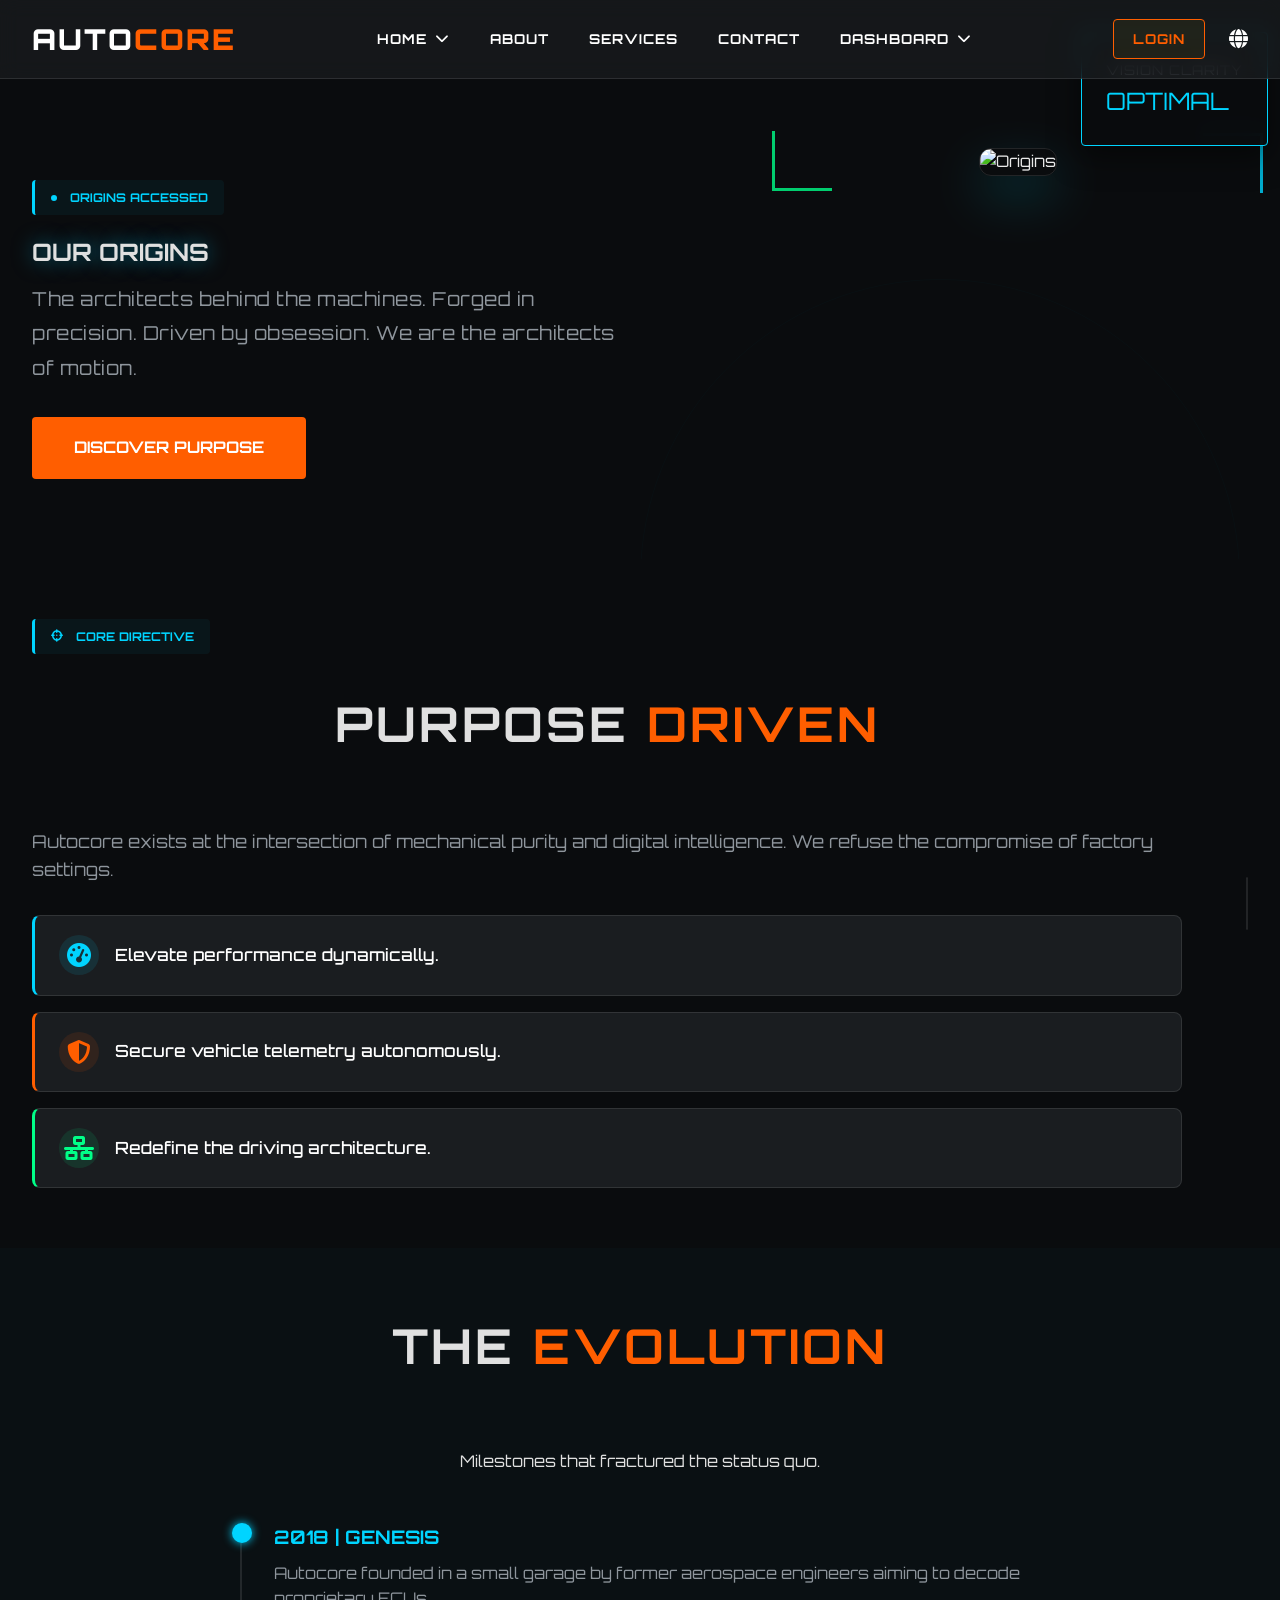
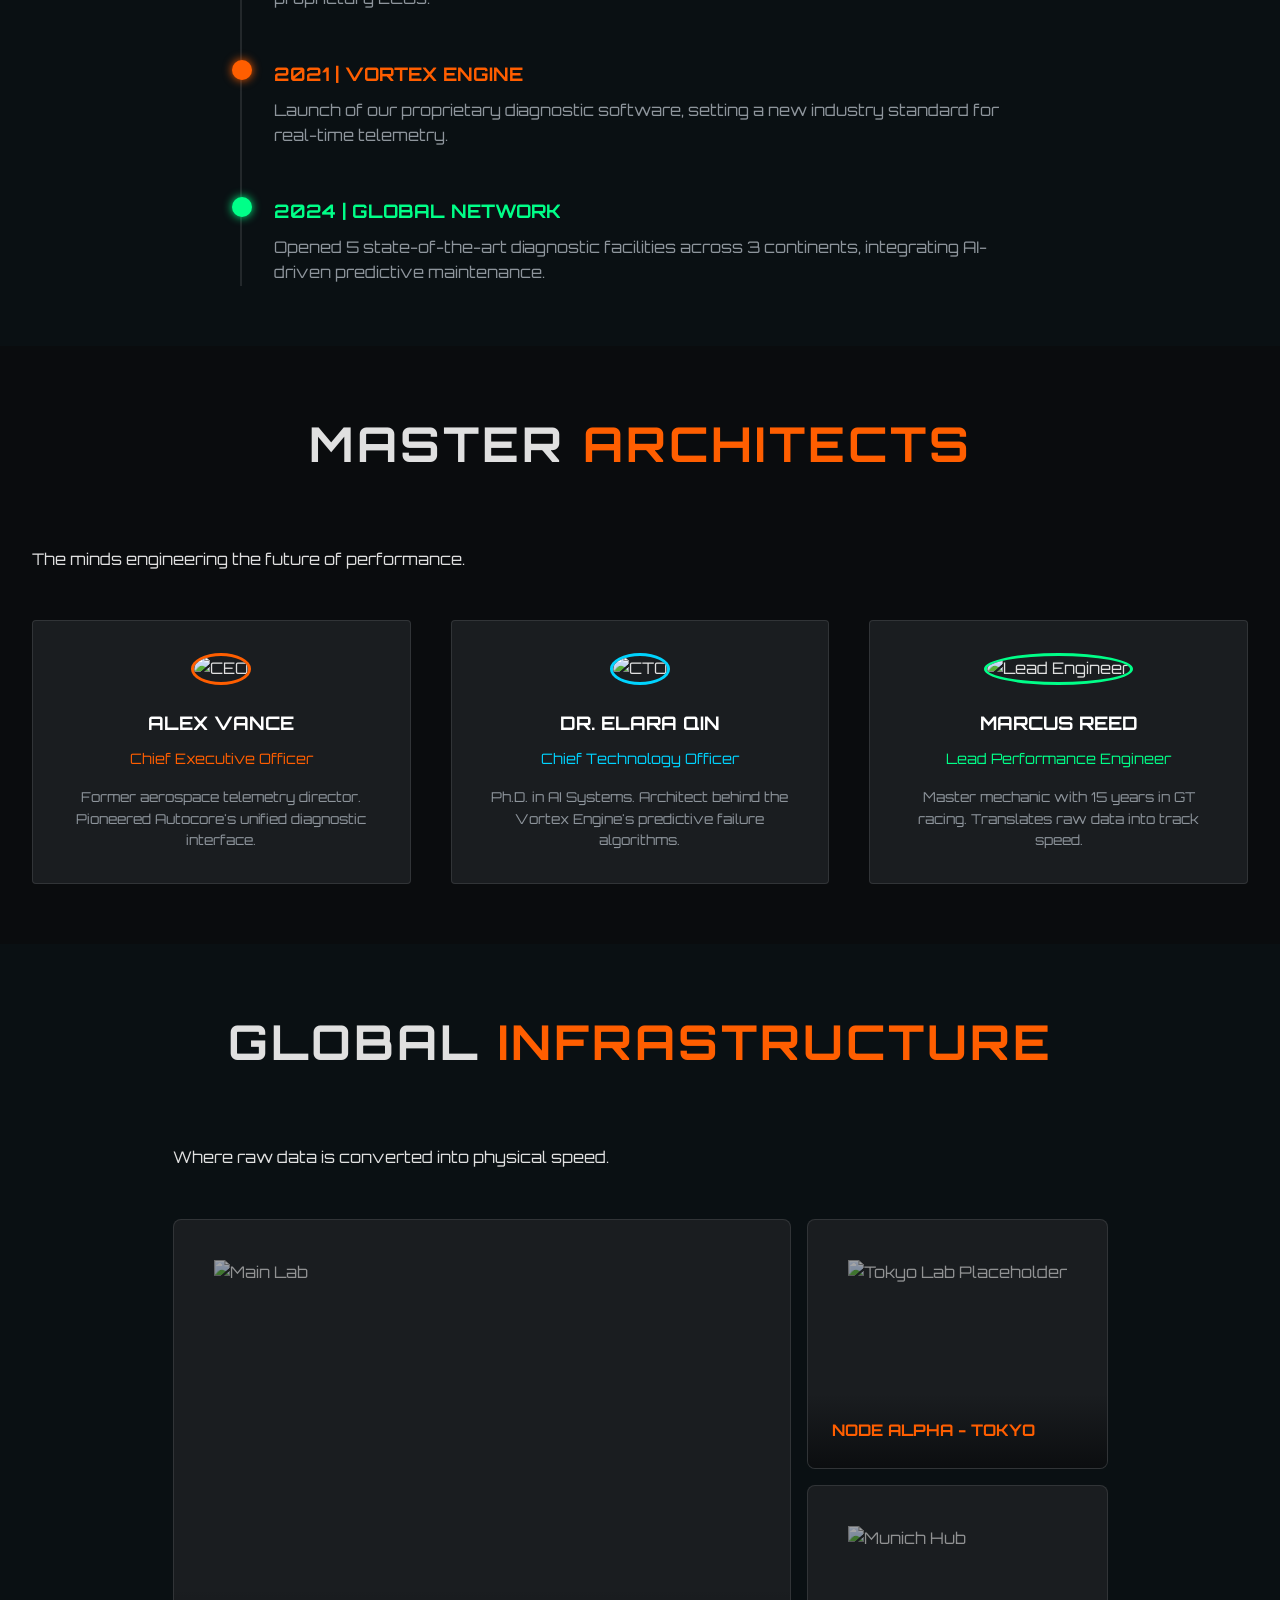
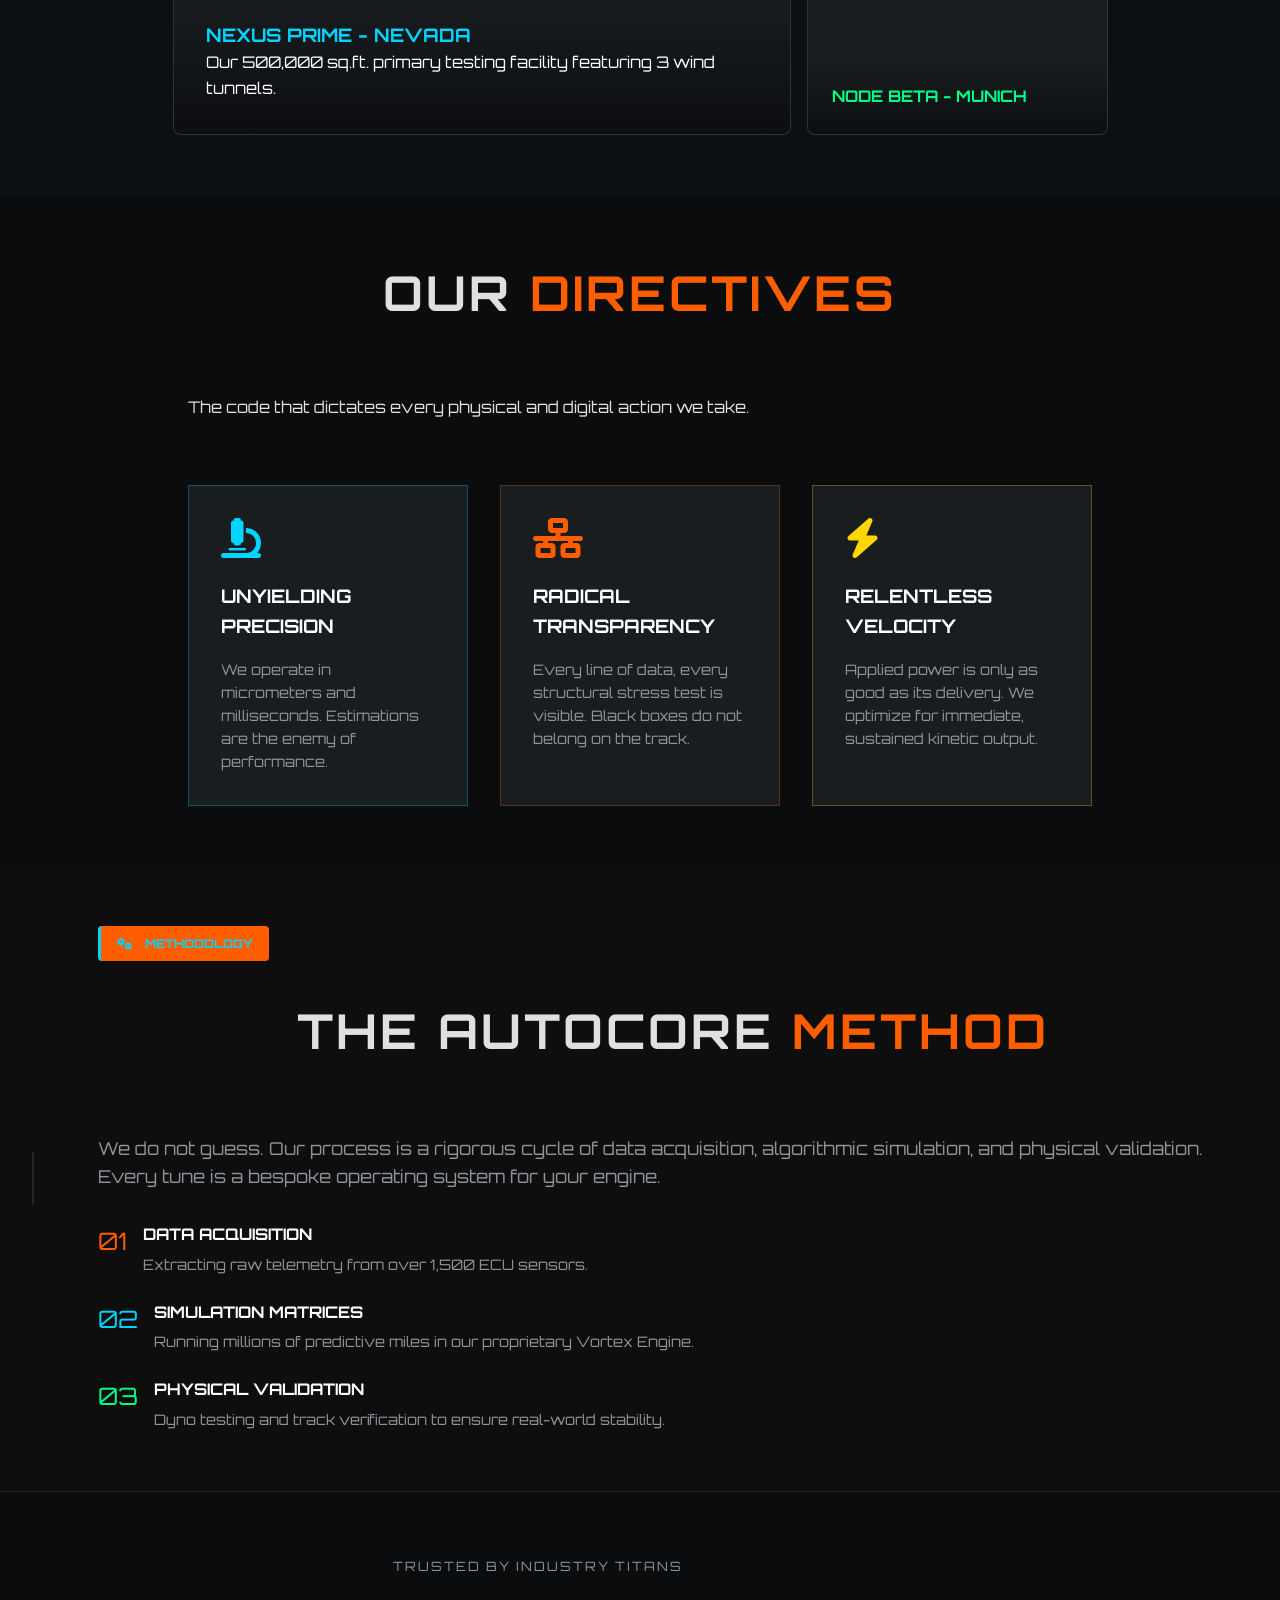
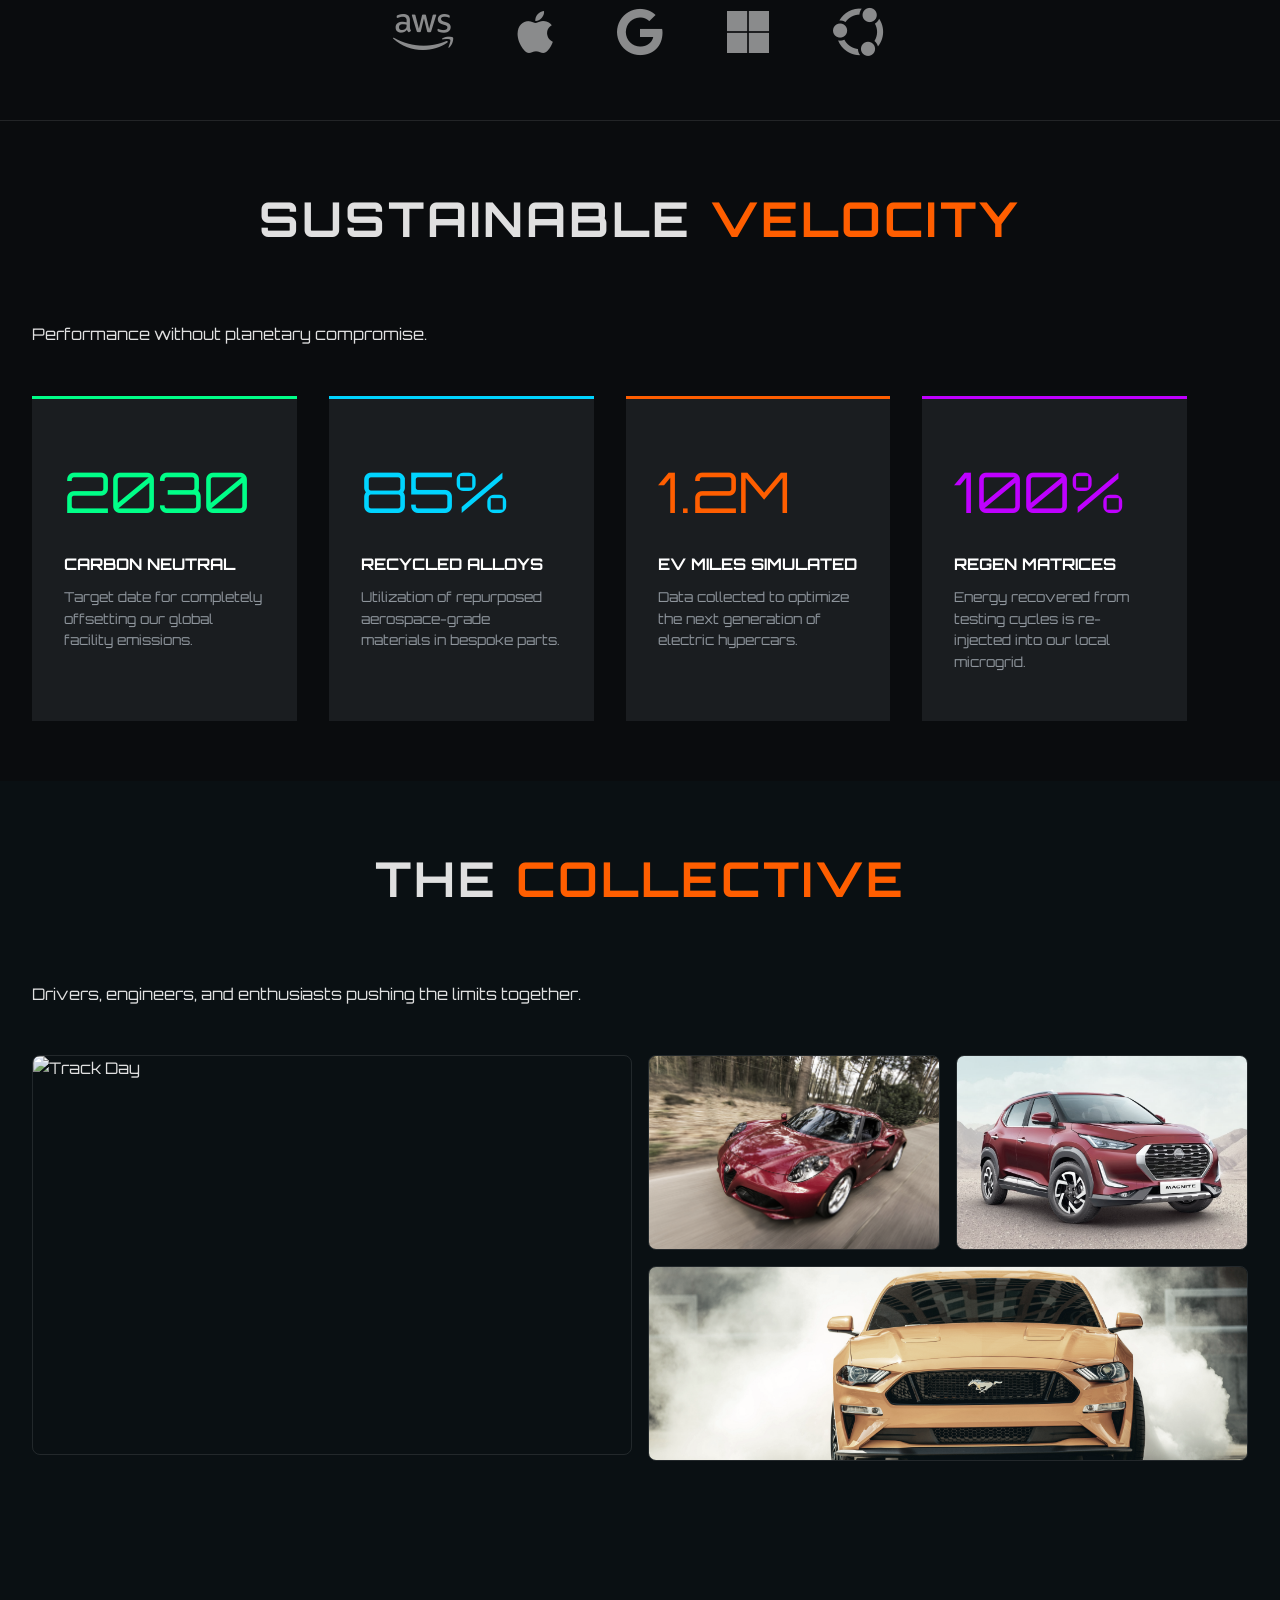
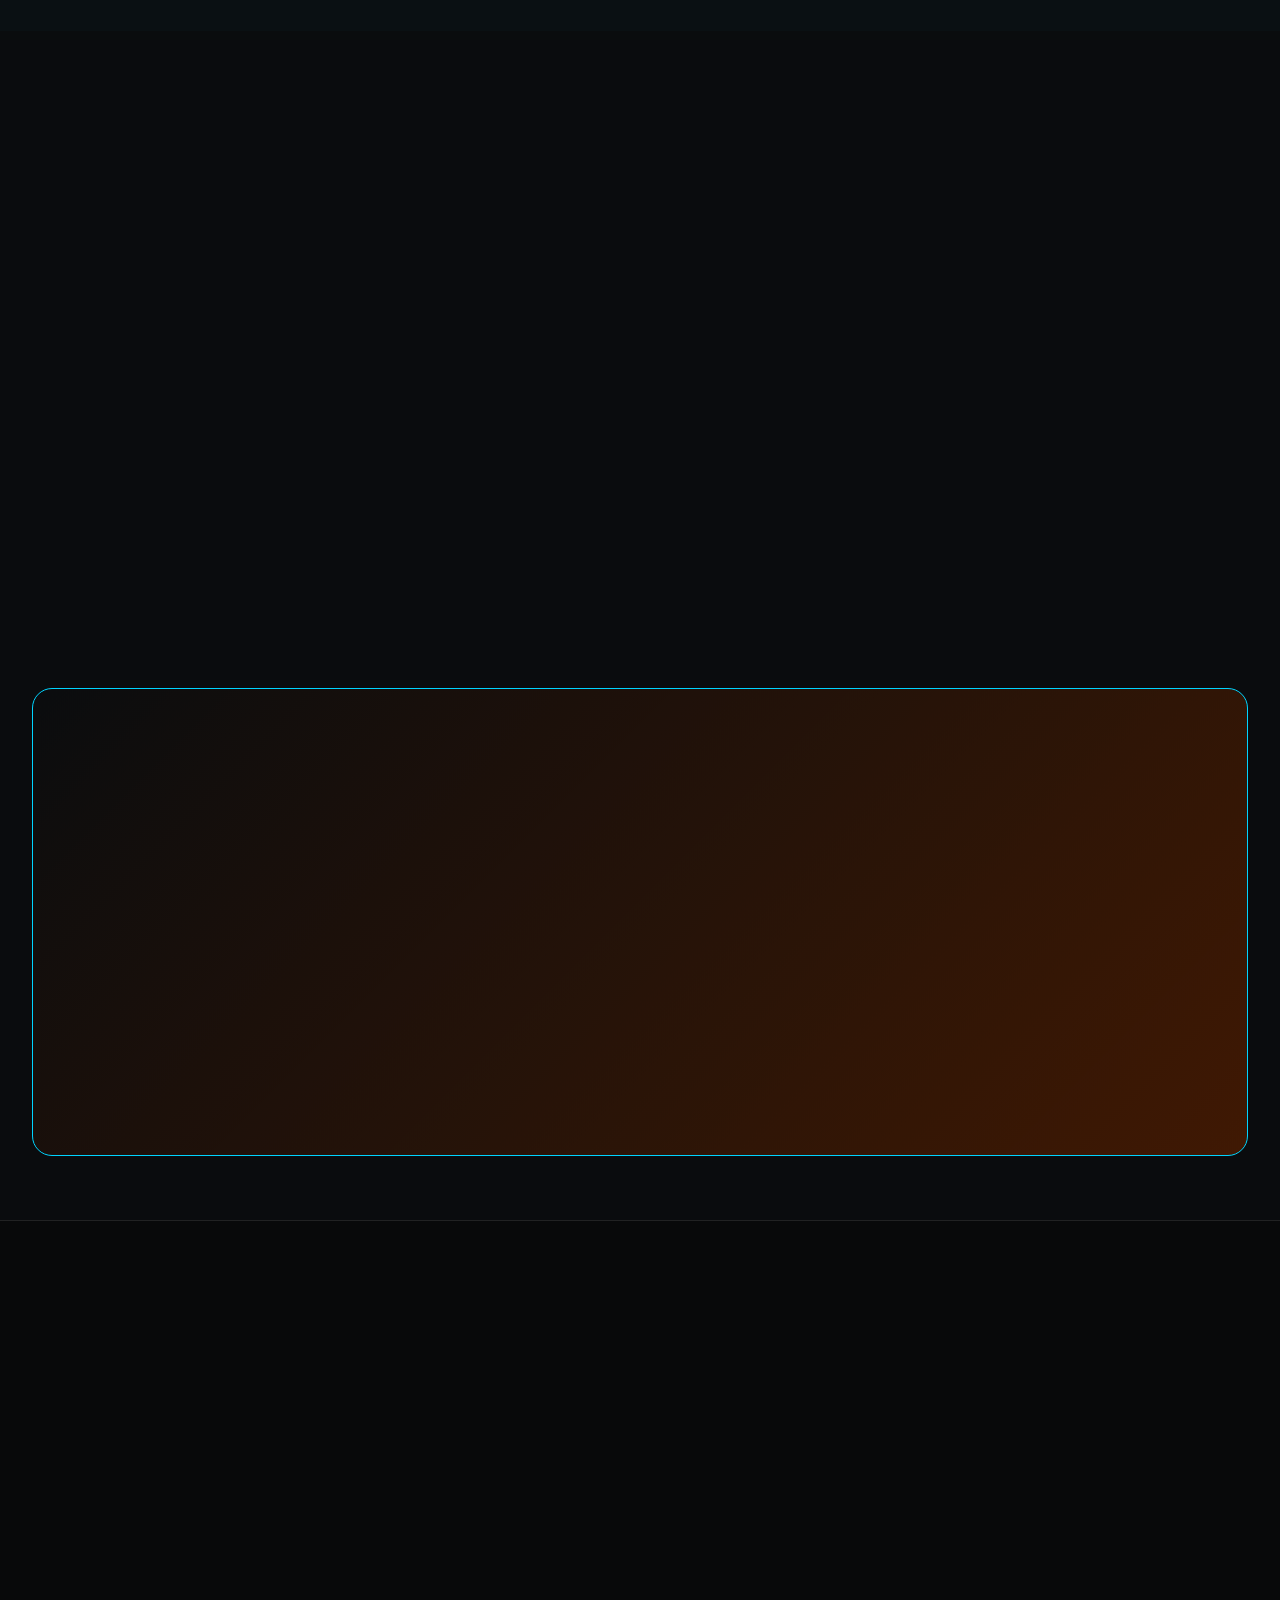
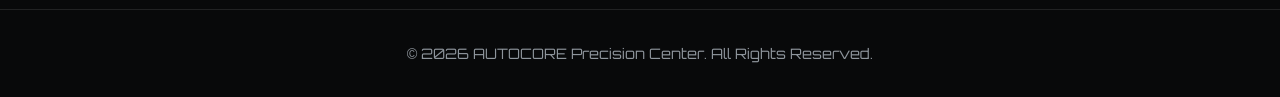
==== about.html @ d0360cb9 "Initial commit" ====
<!DOCTYPE html>
<html lang="en" dir="ltr">

<head>
    <meta charset="UTF-8">
    <meta name="viewport" content="width=device-width, initial-scale=1.0">
    <title>AUTOCORE | About Our Mission</title>
    <link rel="preconnect" href="https://fonts.googleapis.com">
    <link rel="preconnect" href="https://fonts.gstatic.com" crossorigin>
    <link
        href="https://fonts.googleapis.com/css2?family=Inter:wght@300;400;600;700&family=Orbitron:wght@400;700;900&display=swap"
        rel="stylesheet">
    <link rel="stylesheet" href="https://cdnjs.cloudflare.com/ajax/libs/font-awesome/6.4.0/css/all.min.css">
    <link rel="stylesheet" href="style.css">
    <link rel="icon" type="image/png" href="favicon.png">
</head>

<body class="home-2">
    <header id="main-header">
        <nav class="container">
            <div class="logo">
                <a href="index.html">AUTO<span>CORE</span></a>
            </div>

            <ul class="nav-links">
                <li class="dropdown">
                    <a href="#" class="dropbtn">Home <i class="fas fa-chevron-down"></i></a>
                    <div class="dropdown-content">
                        <a href="index.html">Home 1</a>
                        <a href="index2.html">Home 2</a>
                    </div>
                </li>
                <li><a href="about.html" class="active">About</a></li>
                <li><a href="services.html">Services</a></li>
                <li><a href="contact.html">Contact</a></li>
                <li class="dropdown">
                    <a href="#" class="dropbtn">Dashboard <i class="fas fa-chevron-down"></i></a>
                    <div class="dropdown-content">
                        <a href="dashboard.html">User Dashboard</a>
                        <a href="admin_dashboard.html">Admin Dashboard</a>
                    </div>
                </li>
                <li class="mobile-only"><a href="login.html" class="nav-login">Login</a></li>
            </ul>

            <div class="header-actions">
                <a href="login.html" class="login-btn desktop-only">Login</a>
                <button id="rtl-toggle" title="Toggle LTR/RTL">
                    <i class="fas fa-globe"></i>
                </button>
                <div class="hamburger">
                    <span></span>
                    <span></span>
                    <span></span>
                </div>
            </div>
        </nav>
    </header>

    <main>
        <!-- Section 1: Vortex Hero (About Edition) -->
        <section id="vortex-hero" class="v-section"
            style="background: linear-gradient(135deg, rgba(10, 12, 14, 0.95) 0%, rgba(10, 12, 14, 0.8) 100%), url('https://images.unsplash.com/photo-1583121274602-3e2820c69888?auto=format&fit=crop&q=80&w=2000') center/cover no-repeat; padding-top: 180px; padding-bottom: 80px; min-height: auto;">
            <div class="hud-overlay" style="opacity: 0.4;">
                <div class="hud-circle reveal"></div>
                <div class="hud-scanner"></div>
            </div>
            <div class="container hero-layout" style="align-items: flex-start; margin-top: 0;">
                <div class="hero-content reveal" style="padding-top: 0;">
                    <div class="status-badge" style="margin-bottom: 1.5rem;"><span class="pulse"></span> ORIGINS
                        ACCESSED</div>
                    <h1 style="text-shadow: 0 0 20px rgba(0, 212, 255, 0.5); line-height: 1.1; margin-bottom: 1rem;">OUR
                        <span>ORIGINS</span>
                    </h1>
                    <p style="font-size: 1.2rem; margin-bottom: 2rem;">The architects behind the machines. Forged in
                        precision. Driven by obsession. We are the architects of motion.</p>
                    <div class="cta-group" style="display: flex; gap: 1rem;">
                        <a href="#mission-vision" class="btn btn-primary">DISCOVER PURPOSE</a>
                    </div>
                </div>
                <div class="hero-visual reveal delay-2"
                    style="position: relative; display: flex; justify-content: center; align-items: flex-start; margin-top: -2rem;">
                    <img src="https://images.unsplash.com/photo-1511919884226-fd3cad34687c?auto=format&fit=crop&q=80&w=800"
                        alt="Origins"
                        style="border-radius: 12px; border: 1px solid var(--glass-border); max-width: 100%; box-shadow: 0 20px 50px rgba(0, 212, 255, 0.2); filter: contrast(1.1) saturate(1.2);">

                    <!-- Decorative Corners -->
                    <div
                        style="position: absolute; top: -15px; right: -15px; width: 60px; height: 60px; border-top: 3px solid var(--accent); border-right: 3px solid var(--accent); opacity: 0.8;">
                    </div>
                    <div
                        style="position: absolute; bottom: -15px; left: -15px; width: 60px; height: 60px; border-bottom: 3px solid #00ff88; border-left: 3px solid #00ff88; opacity: 0.8;">
                    </div>

                    <!-- Floating Data Card -->
                    <div class="hud-data-card bottom-right"
                        style="position: absolute; bottom: 30px; right: -20px; background: rgba(10, 12, 14, 0.95); border: 1px solid var(--accent); box-shadow: 0 10px 30px rgba(0,0,0,0.5);">
                        <small
                            style="color: var(--text-muted); font-family: var(--font-heading); letter-spacing: 1px;">VISION
                            CLARITY</small>
                        <div class="value" style="color: var(--accent); font-size: 1.5rem;">OPTIMAL</div>
                    </div>
                </div>
            </div>
        </section>

        <!-- Section 2: Mission Statement (Split Layout) -->
        <section id="mission-vision" class="v-section">
            <div class="container">
                <div class="split-layout" style="align-items: center;">
                    <div class="mission-content reveal">
                        <div class="status-badge"><i class="fas fa-crosshairs"></i> CORE DIRECTIVE</div>
                        <h2 class="section-title">PURPOSE <span>DRIVEN</span></h2>
                        <p style="font-size: 1.1rem; color: var(--text-muted); margin-bottom: 2rem;">Autocore exists at
                            the intersection of mechanical purity and digital intelligence. We refuse the compromise of
                            factory settings.</p>
                        <div class="mission-cards" style="display: flex; flex-direction: column; gap: 1rem;">
                            <!-- Card 1 -->
                            <div
                                style="background: var(--bg-card); border: 1px solid var(--glass-border); border-left: 3px solid var(--accent); padding: 1.2rem 1.5rem; border-radius: 8px; display: flex; align-items: center; gap: 1rem; transition: var(--transition);">
                                <div
                                    style="color: var(--accent); font-size: 1.5rem; display: flex; align-items: center; justify-content: center; width: 40px; height: 40px; background: rgba(0, 212, 255, 0.1); border-radius: 50%;">
                                    <i class="fas fa-tachometer-alt"></i>
                                </div>
                                <h4
                                    style="color: #fff; font-family: var(--font-heading); font-size: 1.05rem; margin: 0; font-weight: 500;">
                                    Elevate performance dynamically.</h4>
                            </div>

                            <!-- Card 2 -->
                            <div
                                style="background: var(--bg-card); border: 1px solid var(--glass-border); border-left: 3px solid var(--primary); padding: 1.2rem 1.5rem; border-radius: 8px; display: flex; align-items: center; gap: 1rem; transition: var(--transition);">
                                <div
                                    style="color: var(--primary); font-size: 1.5rem; display: flex; align-items: center; justify-content: center; width: 40px; height: 40px; background: rgba(255, 94, 0, 0.1); border-radius: 50%;">
                                    <i class="fas fa-shield-alt"></i>
                                </div>
                                <h4
                                    style="color: #fff; font-family: var(--font-heading); font-size: 1.05rem; margin: 0; font-weight: 500;">
                                    Secure vehicle telemetry autonomously.</h4>
                            </div>

                            <!-- Card 3 -->
                            <div
                                style="background: var(--bg-card); border: 1px solid var(--glass-border); border-left: 3px solid #00ff88; padding: 1.2rem 1.5rem; border-radius: 8px; display: flex; align-items: center; gap: 1rem; transition: var(--transition);">
                                <div
                                    style="color: #00ff88; font-size: 1.5rem; display: flex; align-items: center; justify-content: center; width: 40px; height: 40px; background: rgba(0, 255, 136, 0.1); border-radius: 50%;">
                                    <i class="fas fa-network-wired"></i>
                                </div>
                                <h4
                                    style="color: #fff; font-family: var(--font-heading); font-size: 1.05rem; margin: 0; font-weight: 500;">
                                    Redefine the driving architecture.</h4>
                            </div>
                        </div>
                    </div>
                    <div class="testimonial-media reveal delay-1 desktop-only"
                        style="flex: 1; border-radius: 8px; overflow: hidden; box-shadow: 0 20px 40px rgba(0, 212, 255, 0.1);">
                        <img src="https://images.unsplash.com/photo-1503375895420-53a5c2ac7f98?auto=format&fit=crop&q=80&w=1200"
                            alt="Precision Engineering" style="object-fit: cover;">
                    </div>
                </div>
            </div>
        </section>

        <!-- Section 3: Evolution Timeline -->
        <section id="evolution-timeline" class="v-section"
            style="background: rgba(0, 212, 255, 0.02); text-align: center;">
            <div class="container">
                <div class="section-header reveal">
                    <h2 class="section-title">THE <span>EVOLUTION</span></h2>
                    <p>Milestones that fractured the status quo.</p>
                </div>

                <div class="timeline-container"
                    style="display: flex; flex-direction: column; gap: 3rem; position: relative; max-width: 800px; margin: 3rem auto 0; padding-left: 2rem; border-left: 2px solid var(--glass-border);">
                    <div class="timeline-node reveal" style="position: relative; text-align: left;">
                        <span class="timeline-dot"
                            style="position: absolute; left: -2.6rem; top: 0; width: 20px; height: 20px; background: var(--accent); border-radius: 50%; box-shadow: 0 0 10px var(--accent);"></span>
                        <h3 style="color: var(--accent); font-family: var(--font-heading); margin-bottom: 0.5rem;">2018
                            | GENESIS</h3>
                        <p style="color: var(--text-muted);">Autocore founded in a small garage by former aerospace
                            engineers aiming to decode proprietary ECUs.</p>
                    </div>

                    <div class="timeline-node reveal delay-1" style="position: relative; text-align: left;">
                        <span class="timeline-dot"
                            style="position: absolute; left: -2.6rem; top: 0; width: 20px; height: 20px; background: var(--primary); border-radius: 50%; box-shadow: 0 0 10px var(--primary);"></span>
                        <h3 style="color: var(--primary); font-family: var(--font-heading); margin-bottom: 0.5rem;">2021
                            | VORTEX ENGINE</h3>
                        <p style="color: var(--text-muted);">Launch of our proprietary diagnostic software, setting a
                            new industry standard for real-time telemetry.</p>
                    </div>

                    <div class="timeline-node reveal delay-2" style="position: relative; text-align: left;">
                        <span class="timeline-dot"
                            style="position: absolute; left: -2.6rem; top: 0; width: 20px; height: 20px; background: #00ff88; border-radius: 50%; box-shadow: 0 0 10px #00ff88;"></span>
                        <h3 style="color: #00ff88; font-family: var(--font-heading); margin-bottom: 0.5rem;">2024 |
                            GLOBAL NETWORK</h3>
                        <p style="color: var(--text-muted);">Opened 5 state-of-the-art diagnostic facilities across 3
                            continents, integrating AI-driven predictive maintenance.</p>
                    </div>
                </div>
            </div>
        </section>

        <!-- Section 4: Leadership & Master Architects -->
        <section id="leadership" class="v-section">
            <div class="container">
                <div class="section-header text-center reveal">
                    <h2 class="section-title">MASTER <span>ARCHITECTS</span></h2>
                    <p>The minds engineering the future of performance.</p>
                </div>
                <div class="architect-grid"
                    style="display: grid; grid-template-columns: repeat(auto-fit, minmax(300px, 1fr)); gap: 2.5rem; margin-top: 3rem;">

                    <div class="architect-card reveal"
                        style="background: var(--bg-card); border: 1px solid var(--glass-border); padding: 2rem; text-align: center; transition: var(--transition);">
                        <img src="https://images.unsplash.com/photo-1560250097-0b93528c311a?auto=format&fit=crop&q=80&w=400"
                            alt="CEO"
                            style="width: 150px; height: 150px; border-radius: 50%; object-fit: cover; margin-bottom: 1.5rem; border: 3px solid var(--primary);">
                        <h3 style="color: #fff; font-family: var(--font-heading); margin-bottom: 0.5rem;">ALEX VANCE
                        </h3>
                        <p style="color: var(--primary); font-size: 0.9rem; margin-bottom: 1rem;">Chief Executive
                            Officer</p>
                        <p style="color: var(--text-muted); font-size: 0.85rem;">Former aerospace telemetry director.
                            Pioneered Autocore's unified diagnostic interface.</p>
                    </div>

                    <div class="architect-card reveal delay-1"
                        style="background: var(--bg-card); border: 1px solid var(--glass-border); padding: 2rem; text-align: center; transition: var(--transition);">
                        <img src="https://images.unsplash.com/photo-1573496359142-b8d87734a5a2?auto=format&fit=crop&q=80&w=400"
                            alt="CTO"
                            style="width: 150px; height: 150px; border-radius: 50%; object-fit: cover; margin-bottom: 1.5rem; border: 3px solid var(--accent);">
                        <h3 style="color: #fff; font-family: var(--font-heading); margin-bottom: 0.5rem;">DR. ELARA QIN
                        </h3>
                        <p style="color: var(--accent); font-size: 0.9rem; margin-bottom: 1rem;">Chief Technology
                            Officer</p>
                        <p style="color: var(--text-muted); font-size: 0.85rem;">Ph.D. in AI Systems. Architect behind
                            the Vortex Engine's predictive failure algorithms.</p>
                    </div>

                    <div class="architect-card reveal delay-2"
                        style="background: var(--bg-card); border: 1px solid var(--glass-border); padding: 2rem; text-align: center; transition: var(--transition);">
                        <img src="https://images.unsplash.com/photo-1519085360753-af0119f7cbe7?auto=format&fit=crop&q=80&w=400"
                            alt="Lead Engineer"
                            style="width: 150px; height: 150px; border-radius: 50%; object-fit: cover; margin-bottom: 1.5rem; border: 3px solid #00ff88;">
                        <h3 style="color: #fff; font-family: var(--font-heading); margin-bottom: 0.5rem;">MARCUS REED
                        </h3>
                        <p style="color: #00ff88; font-size: 0.9rem; margin-bottom: 1rem;">Lead Performance Engineer</p>
                        <p style="color: var(--text-muted); font-size: 0.85rem;">Master mechanic with 15 years in GT
                            racing. Translates raw data into track speed.</p>
                    </div>

                </div>
            </div>
        </section>

        <!-- Section 5: Global Facilities / Labs (Bento Grid) -->
        <section id="facilities" class="v-section" style="background: rgba(0, 212, 255, 0.02);">
            <div class="container">
                <div class="section-header reveal">
                    <h2 class="section-title">GLOBAL <span>INFRASTRUCTURE</span></h2>
                    <p>Where raw data is converted into physical speed.</p>
                </div>

                <div class="bento-grid about-lab-grid"
                    style="display: grid; grid-template-columns: repeat(3, 1fr); grid-template-rows: repeat(2, 250px); gap: 1rem; margin-top: 3rem;">

                    <div class="bento-item large reveal"
                        style="grid-column: span 2; grid-row: span 2; position: relative; border-radius: 8px; overflow: hidden; border: 1px solid var(--glass-border);">
                        <img src="https://images.unsplash.com/photo-1581092334651-ddf26d9a09d0?auto=format&fit=crop&q=80&w=1200"
                            alt="Main Lab"
                            style="width: 100%; height: 100%; object-fit: cover; opacity: 0.6; transition: var(--transition);">
                        <div
                            style="position: absolute; bottom: 0; left: 0; padding: 2rem; width: 100%; background: linear-gradient(transparent, rgba(10, 12, 14, 0.9));">
                            <h3 style="color: var(--accent); font-family: var(--font-heading);">NEXUS PRIME - NEVADA
                            </h3>
                            <p style="color: #fff;">Our 500,000 sq.ft. primary testing facility featuring 3 wind
                                tunnels.</p>
                        </div>
                    </div>

                    <div class="bento-item reveal delay-1"
                        style="position: relative; border-radius: 8px; overflow: hidden; border: 1px solid var(--glass-border);">
                        <!-- Desktop Placeholder -->
                        <img src="https://images.unsplash.com/photo-1540959733332-eab4deabeeaf?auto=format&fit=crop&q=80&w=800"
                            alt="Tokyo Lab Placeholder" class="desktop-only"
                            style="width: 100%; height: 100%; object-fit: cover; opacity: 0.6;">
                        <!-- Mobile Specific Image -->
                        <img src="tok.jpg" alt="Tokyo Lab Mobile" class="mobile-only"
                            style="width: 100%; height: 100%; object-fit: cover; opacity: 0.6;">
                        <div
                            style="position: absolute; bottom: 0; left: 0; padding: 1.5rem; width: 100%; background: linear-gradient(transparent, rgba(10, 12, 14, 0.9));">
                            <h4 style="color: var(--primary); font-family: var(--font-heading);">NODE ALPHA - TOKYO</h4>
                        </div>
                    </div>

                    <div class="bento-item reveal delay-2"
                        style="position: relative; border-radius: 8px; overflow: hidden; border: 1px solid var(--glass-border);">
                        <img src="https://images.unsplash.com/photo-1542125387-c71274d94f0a?auto=format&fit=crop&q=80&w=800"
                            alt="Munich Hub" style="width: 100%; height: 100%; object-fit: cover; opacity: 0.6;">
                        <div
                            style="position: absolute; bottom: 0; left: 0; padding: 1.5rem; width: 100%; background: linear-gradient(transparent, rgba(10, 12, 14, 0.9));">
                            <h4 style="color: #00ff88; font-family: var(--font-heading);">NODE BETA - MUNICH</h4>
                        </div>
                    </div>

                </div>
            </div>
        </section>

        <!-- Section 6: Core Values (Isometric Cards) -->
        <section id="core-values" class="v-section">
            <div class="container text-center">
                <div class="section-header reveal">
                    <h2 class="section-title">OUR <span>DIRECTIVES</span></h2>
                    <p>The code that dictates every physical and digital action we take.</p>
                </div>

                <div class="isometric-grid" style="margin-top: 4rem;">

                    <div class="iso-card iso-color-1 reveal" style="text-align: left;">
                        <div class="iso-icon"><i class="fas fa-microscope"></i></div>
                        <h3 style="font-family: var(--font-heading); color: #fff; margin-bottom: 1rem;">UNYIELDING
                            PRECISION</h3>
                        <p style="color: var(--text-muted); font-size: 0.9rem;">We operate in micrometers and
                            milliseconds. Estimations are the enemy of performance.</p>
                    </div>

                    <div class="iso-card iso-color-2 reveal delay-1" style="text-align: left;">
                        <div class="iso-icon"><i class="fas fa-network-wired"></i></div>
                        <h3 style="font-family: var(--font-heading); color: #fff; margin-bottom: 1rem;">RADICAL
                            TRANSPARENCY</h3>
                        <p style="color: var(--text-muted); font-size: 0.9rem;">Every line of data, every structural
                            stress test is visible. Black boxes do not belong on the track.</p>
                    </div>

                    <div class="iso-card iso-color-3 reveal delay-2" style="text-align: left;">
                        <div class="iso-icon"><i class="fas fa-bolt"></i></div>
                        <h3 style="font-family: var(--font-heading); color: #fff; margin-bottom: 1rem;">RELENTLESS
                            VELOCITY</h3>
                        <p style="color: var(--text-muted); font-size: 0.9rem;">Applied power is only as good as its
                            delivery. We optimize for immediate, sustained kinetic output.</p>
                    </div>

                </div>
            </div>
        </section>

        <!-- Section 7: Engineering Philosophy (Split Layout) -->
        <section id="engineering-philosophy" class="v-section" style="background: rgba(255, 94, 0, 0.02);">
            <div class="container">
                <div class="split-layout" style="align-items: center; flex-direction: row-reverse;">
                    <div class="philosophy-content reveal">
                        <div class="status-badge" style="background: var(--primary);"><i class="fas fa-cogs"></i>
                            METHODOLOGY</div>
                        <h2 class="section-title">THE AUTOCORE <span>METHOD</span></h2>
                        <p style="font-size: 1.1rem; color: var(--text-muted); margin-bottom: 2rem;">We do not guess.
                            Our process is a rigorous cycle of data acquisition, algorithmic simulation, and physical
                            validation. Every tune is a bespoke operating system for your engine.</p>

                        <div class="process-steps" style="display: flex; flex-direction: column; gap: 1.5rem;">
                            <div class="step" style="display: flex; gap: 1rem; align-items: flex-start;">
                                <div
                                    style="color: var(--primary); font-size: 1.5rem; font-family: var(--font-heading);">
                                    01</div>
                                <div>
                                    <h4 style="color: #fff; font-family: var(--font-heading); margin-bottom: 0.3rem;">
                                        DATA ACQUISITION</h4>
                                    <p style="color: var(--text-muted); font-size: 0.9rem;">Extracting raw telemetry
                                        from over 1,500 ECU sensors.</p>
                                </div>
                            </div>
                            <div class="step" style="display: flex; gap: 1rem; align-items: flex-start;">
                                <div style="color: var(--accent); font-size: 1.5rem; font-family: var(--font-heading);">
                                    02</div>
                                <div>
                                    <h4 style="color: #fff; font-family: var(--font-heading); margin-bottom: 0.3rem;">
                                        SIMULATION MATRICES</h4>
                                    <p style="color: var(--text-muted); font-size: 0.9rem;">Running millions of
                                        predictive miles in our proprietary Vortex Engine.</p>
                                </div>
                            </div>
                            <div class="step" style="display: flex; gap: 1rem; align-items: flex-start;">
                                <div style="color: #00ff88; font-size: 1.5rem; font-family: var(--font-heading);">03
                                </div>
                                <div>
                                    <h4 style="color: #fff; font-family: var(--font-heading); margin-bottom: 0.3rem;">
                                        PHYSICAL VALIDATION</h4>
                                    <p style="color: var(--text-muted); font-size: 0.9rem;">Dyno testing and track
                                        verification to ensure real-world stability.</p>
                                </div>
                            </div>
                        </div>

                    </div>
                    <div class="testimonial-media reveal delay-1 desktop-only"
                        style="flex: 1; border-radius: 8px; overflow: hidden; box-shadow: 0 20px 40px rgba(255, 94, 0, 0.1);">
                        <img src="https://images.unsplash.com/photo-1549646536-ea7826a7e04f?auto=format&fit=crop&q=80&w=1200"
                            alt="Process Diagnostic" style="object-fit: cover;">
                    </div>
                </div>
            </div>
        </section>

        <!-- Section 8: Performance Partnerships (Logo Grid) -->
        <section id="partnerships" class="v-section"
            style="padding: 4rem 0; border-top: 1px solid var(--glass-border); border-bottom: 1px solid var(--glass-border);">
            <div class="container text-center">
                <p
                    style="font-family: var(--font-heading); font-size: 0.8rem; letter-spacing: 2px; color: var(--text-muted); margin-bottom: 2rem;">
                    TRUSTED BY INDUSTRY TITANS</p>
                <div class="partner-grid reveal"
                    style="display: flex; justify-content: center; gap: 4rem; flex-wrap: wrap; opacity: 0.6;">
                    <i class="fab fa-aws" style="font-size: 3rem; transition: var(--transition);"></i>
                    <i class="fab fa-apple" style="font-size: 3rem; transition: var(--transition);"></i>
                    <i class="fab fa-google" style="font-size: 3rem; transition: var(--transition);"></i>
                    <i class="fab fa-microsoft" style="font-size: 3rem; transition: var(--transition);"></i>
                    <i class="fab fa-ubuntu" style="font-size: 3rem; transition: var(--transition);"></i>
                </div>
            </div>
        </section>

        <!-- Section 9: Sustainability & Future Tech (Stats Grid) -->
        <section id="sustainability" class="v-section">
            <div class="container">
                <div class="section-header text-center reveal">
                    <h2 class="section-title">SUSTAINABLE <span>VELOCITY</span></h2>
                    <p>Performance without planetary compromise.</p>
                </div>

                <div class="stats-grid"
                    style="display: flex; flex-wrap: wrap; justify-content: flex-end; gap: 8rem; margin-top: 3rem; margin-right: 5%;">

                    <div class="m-stat reveal"
                        style="flex: 1 1 300px; max-width: 350px; background: var(--bg-card); padding: 3rem 2rem; border-top: 3px solid #00ff88; text-align: left;">
                        <div
                            style="font-size: 3.5rem; font-family: var(--font-heading); color: #00ff88; margin-bottom: 1rem;">
                            2030</div>
                        <h4 style="color: #fff; font-family: var(--font-heading); margin-bottom: 0.5rem;">CARBON NEUTRAL
                        </h4>
                        <p style="color: var(--text-muted); font-size: 0.85rem;">Target date for completely offsetting
                            our global facility emissions.</p>
                    </div>

                    <div class="m-stat reveal delay-1"
                        style="flex: 1 1 300px; max-width: 350px; background: var(--bg-card); padding: 3rem 2rem; border-top: 3px solid var(--accent); text-align: left;">
                        <div
                            style="font-size: 3.5rem; font-family: var(--font-heading); color: var(--accent); margin-bottom: 1rem;">
                            85%</div>
                        <h4 style="color: #fff; font-family: var(--font-heading); margin-bottom: 0.5rem;">RECYCLED
                            ALLOYS</h4>
                        <p style="color: var(--text-muted); font-size: 0.85rem;">Utilization of repurposed
                            aerospace-grade materials in bespoke parts.</p>
                    </div>

                    <div class="m-stat reveal delay-2"
                        style="flex: 1 1 300px; max-width: 350px; background: var(--bg-card); padding: 3rem 2rem; border-top: 3px solid var(--primary); text-align: left;">
                        <div
                            style="font-size: 3.5rem; font-family: var(--font-heading); color: var(--primary); margin-bottom: 1rem;">
                            1.2M</div>
                        <h4 style="color: #fff; font-family: var(--font-heading); margin-bottom: 0.5rem;">EV MILES
                            SIMULATED</h4>
                        <p style="color: var(--text-muted); font-size: 0.85rem;">Data collected to optimize the next
                            generation of electric hypercars.</p>
                    </div>

                    <div class="m-stat reveal delay-3"
                        style="flex: 1 1 300px; max-width: 350px; background: var(--bg-card); padding: 3rem 2rem; border-top: 3px solid #bf00ff; text-align: left;">
                        <div
                            style="font-size: 3.5rem; font-family: var(--font-heading); color: #bf00ff; margin-bottom: 1rem;">
                            100%</div>
                        <h4 style="color: #fff; font-family: var(--font-heading); margin-bottom: 0.5rem;">REGEN
                            MATRICES</h4>
                        <p style="color: var(--text-muted); font-size: 0.85rem;">Energy recovered from testing cycles
                            is re-injected into our local microgrid.</p>
                    </div>

                </div>
            </div>
        </section>

        <!-- Section 10: Community Driver Programs (Mosaic Grid) -->
        <section id="community" class="v-section" style="background: rgba(0, 212, 255, 0.02);">
            <div class="container">
                <div class="section-header reveal">
                    <h2 class="section-title">THE <span>COLLECTIVE</span></h2>
                    <p>Drivers, engineers, and enthusiasts pushing the limits together.</p>
                </div>

                <div class="dense-mosaic-grid"
                    style="display: grid; grid-template-columns: repeat(4, 1fr); gap: 1rem; margin-top: 3rem;">

                    <div class="mosaic-item reveal"
                        style="grid-column: span 2; grid-row: span 2; height: 400px; border-radius: 8px; overflow: hidden; border: 1px solid var(--glass-border);">
                        <img src="https://images.unsplash.com/photo-1542128962-9d50ad7bf014?auto=format&fit=crop&q=80&w=1200"
                            alt="Track Day"
                            style="width: 100%; height: 100%; object-fit: cover; filter: grayscale(0.5); transition: var(--transition);">
                    </div>

                    <div class="mosaic-item reveal delay-1"
                        style="height: 195px; border-radius: 8px; overflow: hidden; border: 1px solid var(--glass-border);">
                        <img src="c5.jpg" alt="Engine Build"
                            style="width: 100%; height: 100%; object-fit: cover; filter: grayscale(0.5); transition: var(--transition);">
                    </div>

                    <div class="mosaic-item reveal delay-2"
                        style="height: 195px; border-radius: 8px; overflow: hidden; border: 1px solid var(--glass-border);">
                        <img src="c4.jpg" alt="Night Meet"
                            style="width: 100%; height: 100%; object-fit: cover; filter: grayscale(0.5); transition: var(--transition);">
                    </div>

                    <div class="mosaic-item reveal delay-3"
                        style="grid-column: span 2; height: 195px; border-radius: 8px; overflow: hidden; border: 1px solid var(--glass-border);">
                        <img src="c2.jpg" alt="Rally Stage"
                            style="width: 100%; height: 100%; object-fit: cover; filter: grayscale(0.5); transition: var(--transition);">
                    </div>

                </div>
                <div class="text-center" style="margin-top: 3rem;">
                    <a href="#" class="btn btn-outline reveal">JOIN THE DISCORD</a>
                </div>
            </div>
        </section>

        <!-- Section 11: System Queries (FAQ) -->
        <section id="faq" class="v-section">
            <div class="container">
                <div class="section-header text-center reveal">
                    <h2 class="section-title">SYSTEM <span>QUERIES</span></h2>
                    <p>Decoded answers to common operational questions.</p>
                </div>

                <div class="faq-grid" style="display: grid; gap: 1rem; max-width: 800px; margin: 3rem auto 0;">

                    <div class="faq-node reveal"
                        style="background: var(--bg-card); border: 1px solid var(--glass-border); padding: 1.5rem 2rem; border-radius: 8px; cursor: pointer; transition: var(--transition);">
                        <div style="display: flex; justify-content: space-between; align-items: center;">
                            <h4 style="color: #fff; font-family: var(--font-heading); margin: 0;">Does tuning void my
                                warranty?</h4>
                            <i class="fas fa-plus" style="color: var(--accent);"></i>
                        </div>
                        <div class="faq-answer"
                            style="display: none; color: var(--text-muted); font-size: 0.95rem; margin-top: 1rem; padding-top: 1rem; border-top: 1px solid rgba(255,255,255,0.1);">
                            Autocore offers both hard-flashes and piggyback systems. Our piggyback ECUs can be removed
                            flawlessly before dealer servicing, maintaining your original warranty intact.
                        </div>
                    </div>

                    <div class="faq-node reveal delay-1"
                        style="background: var(--bg-card); border: 1px solid var(--glass-border); padding: 1.5rem 2rem; border-radius: 8px; cursor: pointer; transition: var(--transition);">
                        <div style="display: flex; justify-content: space-between; align-items: center;">
                            <h4 style="color: #fff; font-family: var(--font-heading); margin: 0;">How long does a Vortex
                                Scan take?</h4>
                            <i class="fas fa-plus" style="color: var(--accent);"></i>
                        </div>
                        <div class="faq-answer"
                            style="display: none; color: var(--text-muted); font-size: 0.95rem; margin-top: 1rem; padding-top: 1rem; border-top: 1px solid rgba(255,255,255,0.1);">
                            A standard telemetry pull takes 45 minutes. A deep structural analysis involving dyno pulls
                            and thermal imaging takes up to 4 hours.
                        </div>
                    </div>

                    <div class="faq-node reveal delay-2"
                        style="background: var(--bg-card); border: 1px solid var(--glass-border); padding: 1.5rem 2rem; border-radius: 8px; cursor: pointer; transition: var(--transition);">
                        <div style="display: flex; justify-content: space-between; align-items: center;">
                            <h4 style="color: #fff; font-family: var(--font-heading); margin: 0;">Do you tune electric
                                vehicles (EVs)?</h4>
                            <i class="fas fa-plus" style="color: var(--accent);"></i>
                        </div>
                        <div class="faq-answer"
                            style="display: none; color: var(--text-muted); font-size: 0.95rem; margin-top: 1rem; padding-top: 1rem; border-top: 1px solid rgba(255,255,255,0.1);">
                            Yes. We rewrite power delivery algorithms for dual-motor systems to favor raw acceleration
                            or sustained endurance, depending on driver preference.
                        </div>
                    </div>

                </div>
            </div>

            <script>
                // Simple FAQ toggle script specifically for this section
                document.querySelectorAll('.faq-node').forEach(node => {
                    node.addEventListener('click', () => {
                        const answer = node.querySelector('.faq-answer');
                        const icon = node.querySelector('i');

                        if (answer.style.display === 'block') {
                            answer.style.display = 'none';
                            icon.classList.remove('fa-minus');
                            icon.classList.add('fa-plus');
                        } else {
                            // Close others
                            document.querySelectorAll('.faq-answer').forEach(a => a.style.display = 'none');
                            document.querySelectorAll('.faq-node i').forEach(i => {
                                i.classList.remove('fa-minus');
                                i.classList.add('fa-plus');
                            });

                            // Open current
                            answer.style.display = 'block';
                            icon.classList.remove('fa-plus');
                            icon.classList.add('fa-minus');
                        }
                    });
                });
            </script>
        </section>

        <!-- Section 12: Join the Mission (Call to Action) -->
        <section id="join-mission" class="v-section"
            style="background: linear-gradient(135deg, rgba(10, 12, 14, 0.95), rgba(77, 28, 0, 0.8)), url('https://images.unsplash.com/photo-1541348263662-e068f62f4a58?auto=format&fit=crop&q=80&w=2000'); background-size: cover; background-position: center; border-radius: 20px; margin: 4rem 2rem; padding: 6rem 2rem; text-align: center; border: 1px solid var(--accent);">
            <div class="container">
                <div class="cta-content reveal">
                    <h2 class="section-title" style="margin-bottom: 1.5rem;">READY TO <span>ESCALATE?</span></h2>
                    <p style="font-size: 1.2rem; color: #fff; max-width: 600px; margin: 0 auto 3rem;">Join the elite
                        tier of drivers who refuse to compromise. Your engine's true potential is waiting to be
                        unlocked.</p>
                    <a href="contact.html" class="btn btn-primary"
                        style="font-size: 1.1rem; padding: 1rem 3rem;">INITIALIZE CONTACT</a>
                </div>
            </div>
        </section>

        <!-- Section 20: Mega Footer -->
        <footer id="mega-footer">
            <div class="container footer-grid">
                <div class="footer-col reveal">
                    <div class="logo">
                        <a href="#">AUTO<span>CORE</span></a>
                    </div>
                    <p>The sanctuary for high-performance automobiles. Precision, Passion, Performance.</p>
                </div>
                <div class="footer-col reveal delay-1">
                    <h4>Quick Links</h4>
                    <ul>
                        <li><a href="#">Privacy Policy</a></li>
                        <li><a href="#">Terms of Service</a></li>
                        <li><a href="index.html">Home 1</a></li>
                        <li><a href="index2.html">Home 2</a></li>
                    </ul>
                </div>
                <div class="footer-col reveal delay-2">
                    <h4>Contact Us</h4>
                    <ul class="contact-list">
                        <li><i class="fas fa-map-marker-alt"></i> 123 Precision Dr, Engine City</li>
                        <li><i class="fas fa-phone-alt"></i> +1 800-AUTODOC</li>
                        <li><i class="fas fa-envelope"></i> missions@autocore.com</li>
                    </ul>
                </div>
                <div class="footer-col reveal delay-3">
                    <h4>Stay Synced</h4>
                    <form class="newsletter-form">
                        <input type="email" placeholder="Email for updates">
                        <button type="submit"><i class="fas fa-paper-plane"></i></button>
                    </form>
                </div>
            </div>
            <div class="footer-bottom">
                <p>&copy; 2026 AUTOCORE Precision Center. All Rights Reserved.</p>
            </div>
        </footer>

    </main>

    <script src="script.js"></script>
</body>

</html>
---- style.css ----
@import url('design-tokens.css');

* {
    margin: 0;
    padding: 0;
    box-sizing: border-box;
}

body {
    background-color: var(--bg-dark);
    color: var(--text-main);
    font-family: var(--font-body);
    line-height: 1.6;
    overflow-x: hidden;
}

h1,
h2,
h3,
.logo {
    font-family: var(--font-heading);
    text-transform: uppercase;
}

.container {
    max-width: 1400px;
    margin: 0 auto;
    padding: 0 2rem;
}

/* Header & Nav */
#main-header {
    position: fixed;
    top: 0;
    width: 100%;
    z-index: 1000;
    background: var(--glass-bg);
    backdrop-filter: blur(10px);
    border-bottom: 1px solid var(--glass-border);
    padding: 1rem 0;
    transition: var(--transition);
}

nav.container {
    display: flex;
    justify-content: space-between;
    align-items: center;
}

.logo a {
    font-size: 1.8rem;
    color: #fff;
    text-decoration: none;
    font-weight: 900;
    letter-spacing: 2px;
}

.logo span {
    color: var(--primary);
}

.header-actions {
    display: flex;
    align-items: center;
    gap: 1.5rem;
}

#rtl-toggle {
    background: none;
    border: none;
    color: #fff;
    font-size: 1.2rem;
    cursor: pointer;
    transition: var(--transition);
}

#rtl-toggle:hover {
    color: var(--primary);
}

.hamburger {
    display: none;
    flex-direction: column;
    justify-content: space-between;
    width: 30px;
    height: 21px;
    cursor: pointer;
}

.hamburger span {
    display: block;
    width: 100%;
    height: 3px;
    background: #fff;
    transition: var(--transition);
    border-radius: 2px;
}

.logo span {
    color: var(--primary);
}

.nav-links {
    display: flex;
    list-style: none;
    gap: 2.5rem;
}

.nav-links a {
    color: #fff;
    text-decoration: none;
    font-weight: 700;
    font-size: 0.85rem;
    font-family: var(--font-heading);
    text-transform: uppercase;
    letter-spacing: 1px;
    transition: var(--transition);
    display: flex;
    align-items: center;
    gap: 0.5rem;
}

.nav-links a:hover {
    color: var(--primary);
}

/* Visibility Utilities */
.desktop-only {
    display: flex !important;
}

.mobile-only {
    display: none !important;
}

@media (max-width: 992px) {
    .desktop-only {
        display: none !important;
    }

    .mobile-only {
        display: flex !important;
    }
}

/* Dropdowns */
.dropdown {
    position: relative;
}

.dropdown-content {
    display: none;
    position: absolute;
    top: 100%;
    left: 0;
    background: var(--bg-card);
    min-width: 200px;
    box-shadow: 0 10px 30px rgba(0, 0, 0, 0.5);
    border: 1px solid var(--glass-border);
    padding: 0.5rem 0;
    margin-top: 1rem;
    border-radius: 4px;
}

[dir="rtl"] .dropdown-content {
    left: auto;
    right: 0;
}

.dropdown.active .dropdown-content {
    display: block;
    animation: fadeIn 0.3s ease;
}

.dropdown-content a {
    padding: 0.8rem 1.5rem;
    display: block;
    font-size: 0.75rem;
    font-family: var(--font-heading);
    text-transform: uppercase;
    letter-spacing: 1px;
}

/* Header Actions */
.header-actions {
    display: flex;
    align-items: center;
    gap: 1.5rem;
}

#rtl-toggle {
    background: none;
    border: none;
    color: #fff;
    font-size: 1.2rem;
    cursor: pointer;
    transition: var(--transition);
}

#rtl-toggle:hover {
    color: var(--primary);
    transform: rotate(15deg);
}

.login-btn {
    font-family: var(--font-heading);
    font-size: 0.85rem;
    font-weight: 700;
    color: var(--primary);
    text-decoration: none;
    text-transform: uppercase;
    letter-spacing: 1px;
    padding: 0.5rem 1.2rem;
    border: 1px solid var(--primary);
    border-radius: 4px;
    transition: var(--transition);
    background: rgba(255, 215, 0, 0.05);
}

.login-btn:hover {
    background: var(--primary);
    color: #000;
    box-shadow: 0 0 15px rgba(255, 215, 0, 0.3);
}

.nav-login {
    color: var(--primary) !important;
    border: 1px solid var(--primary) !important;
    padding: 0.8rem 1.5rem !important;
    border-radius: 4px;
    justify-content: center;
    margin-top: 1.5rem;
    background: rgba(255, 215, 0, 0.1) !important;
    width: 100%;
    text-align: center;
}

.nav-login:hover {
    background: var(--primary) !important;
    color: #000 !important;
}

/* Section Titles */
.section-title {
    font-size: 3rem;
    margin-bottom: 4rem;
    text-align: center;
    letter-spacing: 3px;
    padding: 0 2rem;
    /* Increased padding for wide fonts */
    overflow-wrap: break-word;
    word-break: keep-all;
    /* Avoid breaking individual words if possible */
}

.section-title span {
    color: var(--primary);
}


/* ================================================
   SECTION 2 — KPI DASHBOARD CARDS
   ================================================ */
#stats {
    background: linear-gradient(180deg, #0a0c0e 0%, #0f1113 100%);
    min-height: auto !important;
    padding: 80px 0 !important;
}

.stats-grid {
    display: grid !important;
    grid-template-columns: repeat(4, 1fr) !important;
    gap: 2rem !important;
    text-align: left !important;
}

.stat-card {
    background: #141618 !important;
    border: 1px solid rgba(255, 255, 255, 0.08) !important;
    border-top: 3px solid var(--primary) !important;
    padding: 2rem !important;
    position: relative !important;
    overflow: hidden !important;
    transition: all 0.4s ease !important;
    border-radius: 0 !important;
    display: flex !important;
    flex-direction: column !important;
    gap: 0 !important;
    cursor: default;
}

.stat-card::after {
    content: '';
    position: absolute;
    bottom: 0;
    left: 0;
    width: 0%;
    height: 2px;
    background: var(--primary);
    transition: width 0.4s ease;
}

.stat-card:hover::after {
    width: 100%;
}

.stat-card:hover {
    transform: translateY(-8px) !important;
    border-color: var(--primary) !important;
    box-shadow: 0 20px 60px rgba(255, 102, 0, 0.2) !important;
    background: #1a1c1e !important;
}

.stat-header {
    display: flex !important;
    justify-content: space-between !important;
    align-items: center !important;
    margin-bottom: 1.5rem !important;
}

.stat-icon {
    width: 48px !important;
    height: 48px !important;
    background: rgba(255, 102, 0, 0.12) !important;
    border: 1px solid rgba(255, 102, 0, 0.25) !important;
    display: flex !important;
    align-items: center !important;
    justify-content: center !important;
    font-size: 1.2rem !important;
    color: var(--primary) !important;
}

.kpi-trend {
    font-size: 0.65rem !important;
    padding: 0.25rem 0.6rem !important;
    border-radius: 2px !important;
    font-family: var(--font-heading) !important;
    letter-spacing: 1px !important;
    display: flex !important;
    align-items: center !important;
    gap: 0.3rem !important;
}

.kpi-trend.positive {
    color: #2ecc71 !important;
    border: 1px solid rgba(46, 204, 113, 0.25) !important;
    background: rgba(46, 204, 113, 0.08) !important;
}

.kpi-trend.neutral {
    color: #f39c12 !important;
    border: 1px solid rgba(243, 156, 18, 0.25) !important;
    background: rgba(243, 156, 18, 0.08) !important;
}

.stat-item {
    flex: 1;
}

.stat-item .number {
    font-size: 3rem !important;
    font-weight: 900 !important;
    font-family: var(--font-heading) !important;
    color: #fff !important;
    line-height: 1 !important;
    display: inline-block !important;
    animation: countUp 2s ease-out !important;
}

.stat-item .plus {
    font-size: 1.8rem !important;
    color: var(--primary) !important;
    font-family: var(--font-heading) !important;
}

.stat-item p {
    text-transform: uppercase !important;
    letter-spacing: 2px !important;
    font-size: 0.7rem !important;
    color: rgba(255, 255, 255, 0.45) !important;
    margin: 0.6rem 0 1.5rem !important;
}

.kpi-footer {
    border-top: 1px solid rgba(255, 255, 255, 0.06) !important;
    padding-top: 1rem !important;
    font-size: 0.65rem !important;
    color: rgba(255, 255, 255, 0.35) !important;
    font-family: var(--font-heading) !important;
    text-transform: uppercase !important;
    letter-spacing: 1.5px !important;
}

@keyframes countUp {
    from {
        opacity: 0;
        transform: translateY(10px);
    }

    to {
        opacity: 1;
        transform: translateY(0);
    }
}

/* Mobile responsive for stats */
@media (max-width: 992px) {
    .stats-grid {
        grid-template-columns: repeat(2, 1fr) !important;
    }

    .team-grid {
        grid-template-columns: 1fr !important;
    }

    .package-grid {
        grid-template-columns: 1fr !important;
    }

    .process-grid {
        grid-template-columns: 1fr !important;
    }
}

@media (max-width: 576px) {
    .stats-grid {
        grid-template-columns: 1fr !important;
        justify-items: center !important;
    }

    .stat-card {
        text-align: center !important;
        max-width: 350px !important;
        width: 100% !important;
    }

    .stat-header {
        justify-content: center !important;
        position: relative !important;
    }

    .stat-icon {
        margin: 0 auto !important;
    }

    .kpi-trend {
        position: absolute !important;
        top: 0;
        right: 0;
    }

    .kpi-footer {
        text-align: center !important;
    }
}

/* Section 3: Hex Grid Styling */
.hex-grid {
    display: flex;
    flex-wrap: wrap;
    justify-content: center;
    gap: 2rem;
    padding: 2rem 0;
}

.hex {
    width: 250px;
    height: 280px;
    background: var(--bg-card);
    clip-path: polygon(50% 0%, 100% 25%, 100% 75%, 50% 100%, 0% 75%, 0% 25%);
    display: flex;
    align-items: center;
    justify-content: center;
    position: relative;
    transition: var(--transition);
    border: 1px solid var(--glass-border);
}

.hex:hover {
    transform: scale(1.05);
    background: var(--primary);
    box-shadow: var(--glow);
}

.hex-inner {
    text-align: center;
    padding: 1rem;
}

.hex-inner i {
    font-size: 3rem;
    color: var(--primary);
    margin-bottom: 1rem;
    transition: var(--transition);
}

.hex:hover .hex-inner i {
    color: #fff;
}

.hex-inner h3 {
    font-size: 1rem;
    margin-bottom: 0.5rem;
}

.data-point {
    font-size: 0.75rem;
    color: var(--accent);
    font-family: var(--font-heading);
}

/* Section 4: Timeline */
.timeline {
    position: relative;
    max-width: 1000px;
    margin: 50px auto;
}

.timeline::after {
    content: '';
    position: absolute;
    width: 4px;
    background-color: var(--primary);
    top: 0;
    bottom: 0;
    left: 50%;
    margin-left: -2px;
}

.timeline-item {
    padding: 10px 40px;
    position: relative;
    width: 50%;
}

.timeline-item.left {
    left: 0;
}

.timeline-item.right {
    left: 50%;
}

.timeline-item::after {
    content: '';
    position: absolute;
    width: 25px;
    height: 25px;
    right: -17px;
    background-color: var(--bg-dark);
    border: 4px solid var(--primary);
    top: 15px;
    border-radius: 50%;
    z-index: 1;
}

.timeline-item.right::after {
    left: -8px;
}

.timeline-item .content {
    background: var(--bg-card);
    padding: 2rem;
    border-radius: 4px;
    border: 1px solid var(--glass-border);
}

/* Section 5: Tech Showcase */
.tech-flex {
    display: flex;
    align-items: center;
    gap: 4rem;
}

.tech-info {
    flex: 1;
}

.tech-image {
    flex: 1;
}

.tech-image img {
    width: 100%;
    border-radius: 8px;
    border: 2px solid var(--primary);
    box-shadow: var(--glow);
}

.tech-list {
    list-style: none;
    margin-top: 2rem;
}

.tech-list li {
    margin-bottom: 1rem;
    display: flex;
    align-items: center;
    gap: 1rem;
}

.tech-list i {
    color: var(--primary);
}

.tech-image {
    flex: 1;
    position: relative;
}

.image-overlay-card {
    position: absolute;
    bottom: -20px;
    right: -20px;
    background: var(--bg-card);
    padding: 1.5rem;
    border: 1px solid var(--primary);
    box-shadow: var(--glow);
    border-radius: 4px;
    z-index: 10;
}

.image-overlay-card span {
    font-family: var(--font-heading);
    font-size: 0.8rem;
    display: block;
    margin-bottom: 0.5rem;
}

.progress-bar-small {
    width: 150px;
    height: 4px;
    background: var(--secondary);
    border-radius: 2px;
    overflow: hidden;
}

.progress-bar-small .fill {
    width: 70%;
    height: 100%;
    background: var(--primary);
    animation: progressFill 2s infinite ease-in-out;
}

@keyframes progressFill {
    0% {
        transform: translateX(-100%);
    }

    100% {
        transform: translateX(100%);
    }
}

.data-table {
    margin-top: 2rem;
    background: var(--bg-card);
    border: 1px solid var(--glass-border);
}

.table-row {
    display: flex;
    justify-content: space-between;
    padding: 1rem;
    border-bottom: 1px solid var(--glass-border);
}

.table-row:last-child {
    border: none;
}

.table-row span:first-child {
    color: var(--text-muted);
}

.table-row span:last-child {
    color: var(--primary);
    font-weight: bold;
}

/* Section 6: Team Cards */
.team-grid {
    display: grid;
    grid-template-columns: repeat(3, 1fr);
    gap: 2rem;
}

.team-card {
    background: var(--bg-card);
    padding: 2rem;
    text-align: center;
    border: 1px solid var(--glass-border);
    transition: var(--transition);
}

.team-card:hover {
    transform: translateY(-10px);
    border-color: var(--primary);
}

.member-img {
    width: 150px;
    height: 150px;
    margin: 0 auto 1.5rem;
    border-radius: 50%;
    overflow: hidden;
    border: 3px solid var(--primary);
}

.member-img img {
    width: 100%;
    height: 100%;
    object-fit: cover;
}

/* Section 7: Packages */
.package-grid {
    display: grid;
    grid-template-columns: repeat(3, 1fr);
    gap: 2rem;
    align-items: start;
}

.package-card {
    background: var(--bg-card);
    padding: 3rem 2rem;
    border-radius: 8px;
    text-align: center;
    border: 1px solid var(--glass-border);
    position: relative;
    transition: var(--transition);
}

.package-card.popular {
    transform: scale(1.05);
    border-color: var(--primary);
    box-shadow: var(--glow);
}

.package-card:hover {
    transform: translateY(-10px);
}

.card-tag {
    position: absolute;
    top: -15px;
    left: 50%;
    transform: translateX(-50%);
    background: var(--primary);
    padding: 0.3rem 1.5rem;
    border-radius: 20px;
    font-size: 0.8rem;
    font-weight: bold;
}

.price {
    font-size: 3rem;
    font-weight: 800;
    margin: 1.5rem 0;
    color: #fff;
}

.features {
    list-style: none;
    margin-bottom: 2rem;
    color: var(--text-muted);
}

/* Section 8: Marquee */
.marquee {
    overflow: hidden;
    background: var(--secondary);
    padding: 2rem 0;
}

.marquee-content {
    display: flex;
    gap: 5rem;
    animation: marquee 20s linear infinite;
}

@keyframes marquee {
    0% {
        transform: translateX(0);
    }

    100% {
        transform: translateX(-50%);
    }
}

.brand-text {
    font-family: var(--font-heading);
    font-weight: 900;
    font-size: 2rem;
    opacity: 0.3;
}

/* Section 9: Testimonials */
.testimonial-split {
    display: grid;
    grid-template-columns: 1fr 1fr;
    gap: 4rem;
    align-items: center;
}

.testimonial-quote-list {
    display: flex;
    flex-direction: column;
    gap: 2rem;
}

.testimonial-item {
    background: var(--bg-card);
    padding: 2rem;
    border-left: 4px solid var(--accent);
    border-radius: 4px;
    transition: var(--transition);
}

.testimonial-item:hover {
    transform: translateX(10px);
    background: rgba(0, 212, 255, 0.03);
}

.testimonial-item .quote {
    font-size: 1rem;
    font-style: italic;
    color: var(--text-main);
    margin-bottom: 1rem;
}

.testimonial-item .user-meta {
    font-family: var(--font-heading);
    font-size: 0.75rem;
    color: var(--accent);
    text-transform: uppercase;
    letter-spacing: 1px;
}

.testimonial-media {
    position: relative;
    border-radius: 8px;
    overflow: hidden;
    box-shadow: 0 20px 40px rgba(0, 0, 0, 0.5);
    border: 1px solid var(--glass-border);
}

.testimonial-media img {
    width: 100%;
    display: block;
    filter: grayscale(0.5);
    transition: var(--transition);
}

.testimonial-media:hover img {
    filter: grayscale(0);
    transform: scale(1.03);
}

@media (max-width: 992px) {
    .testimonial-split {
        grid-template-columns: 1fr;
    }
}

/* Section 10: Process */
.process-grid {
    display: grid;
    grid-template-columns: repeat(4, 1fr);
    gap: 2rem;
}

.process-step {
    padding: 2rem;
    background: var(--bg-card);
    border-top: 4px solid var(--primary);
}

.step-num {
    font-family: var(--font-heading);
    font-size: 3rem;
    color: var(--primary);
    opacity: 0.5;
    margin-bottom: 1rem;
}

.avg-time {
    display: inline-block;
    margin-top: 1rem;
    font-size: 0.7rem;
    color: var(--accent);
    border: 1px dashed var(--accent);
    padding: 0.2rem 0.5rem;
    font-family: var(--font-heading);
}

/* ================================================
   SHARED SPLIT LAYOUT (used in Section 11 & 12)
   ================================================ */
.split-layout {
    display: flex;
    align-items: stretch;
    gap: 4rem;
}

.split-info {
    flex: 1;
    display: flex;
    flex-direction: column;
    justify-content: center;
}

.split-img {
    flex: 1;
    position: relative;
    min-height: 450px;
    overflow: hidden;
    border-radius: 4px;
}

.split-img img {
    border-radius: 4px;
    display: block;
    transition: transform 0.5s ease;
}

.split-img:hover img {
    transform: scale(1.03);
}

.img-data-tag {
    position: absolute;
    bottom: 1.5rem;
    left: 1.5rem;
    background: var(--primary);
    padding: 0.6rem 1.2rem;
    font-family: var(--font-heading);
    font-size: 0.75rem;
    letter-spacing: 1px;
    text-transform: uppercase;
    display: flex;
    align-items: center;
    gap: 0.5rem;
}

.img-data-tag span {
    font-size: 1.2rem;
    font-weight: 900;
}

/* Tracker feature cards */
.tracker-feature-cards {
    display: flex;
    flex-direction: column;
    gap: 1rem;
    margin-bottom: 1.5rem;
}

.t-feat-card {
    display: flex;
    align-items: center;
    gap: 1.2rem;
    background: var(--bg-card);
    border: 1px solid var(--glass-border);
    border-left: 3px solid var(--primary);
    padding: 1rem 1.5rem;
    transition: var(--transition);
}

.t-feat-card:hover {
    border-left-color: var(--accent);
    transform: translateX(6px);
}

.t-feat-card>i {
    font-size: 1.5rem;
    color: var(--primary);
    flex-shrink: 0;
}

.t-feat-card h4 {
    font-size: 0.9rem;
    margin-bottom: 0.2rem;
    text-transform: uppercase;
    letter-spacing: 1px;
}

.t-feat-card p {
    font-size: 0.75rem;
    color: var(--text-muted);
    margin: 0;
}

/* Roadside response cards */
.roadside-cards {
    display: grid;
    grid-template-columns: 1fr 1fr;
    gap: 1rem;
}

.rs-card {
    background: rgba(255, 255, 255, 0.04);
    border: 1px solid rgba(255, 255, 255, 0.08);
    padding: 1.2rem;
    transition: var(--transition);
}

.rs-card:hover {
    border-color: var(--primary);
    background: rgba(255, 102, 0, 0.06);
    transform: translateY(-4px);
}

.rs-card>i {
    font-size: 1.5rem;
    color: var(--primary);
    margin-bottom: 0.7rem;
    display: block;
}

.rs-card h4 {
    font-size: 0.85rem;
    text-transform: uppercase;
    letter-spacing: 1px;
    margin-bottom: 0.4rem;
}

.rs-card p {
    font-size: 0.75rem;
    color: var(--text-muted);
    margin: 0;
}

/* Eco Cards Grid */
.eco-cards-grid {
    display: grid;
    grid-template-columns: repeat(2, 1fr);
    gap: 1.5rem;
    margin-top: 1rem;
}

.eco-card {
    background: rgba(46, 204, 113, 0.05);
    border: 1px solid rgba(46, 204, 113, 0.1);
    padding: 1.5rem;
    border-radius: 4px;
    transition: var(--transition);
    text-align: left;
}

.eco-card:hover {
    background: rgba(46, 204, 113, 0.1);
    border-color: #2ecc71;
    transform: translateY(-5px);
    box-shadow: 0 10px 30px rgba(46, 204, 113, 0.1);
}

.eco-card i {
    font-size: 1.5rem;
    color: #2ecc71;
    margin-bottom: 0.8rem;
    display: block;
}

.eco-card h4 {
    font-size: 1.8rem;
    margin-bottom: 0.3rem;
    color: #fff;
    font-family: var(--font-heading);
}

.eco-card p {
    font-size: 0.8rem;
    color: var(--text-muted);
    margin: 0;
}

/* Responsive */
@media (max-width: 900px) {
    .split-layout {
        flex-direction: column !important;
    }

    .split-img {
        min-height: 280px;
    }

    .roadside-cards,
    .eco-cards-grid {
        grid-template-columns: 1fr;
    }
}

/* Section 11: Tracking UI */
.tracking-ui {
    background: var(--bg-card);
    border: 2px solid var(--primary);
    padding: 3rem;
    border-radius: 8px;
    box-shadow: var(--glow);
    max-width: 800px;
    margin: 0 auto;
}

.tracking-header {
    display: flex;
    justify-content: space-between;
    align-items: center;
    margin-bottom: 2rem;
}

.status-badge {
    background: var(--primary);
    padding: 0.5rem 1rem;
    border-radius: 4px;
    font-weight: bold;
}

.pulse {
    animation: pulseAnim 2s infinite;
}

@keyframes pulseAnim {
    0% {
        opacity: 1;
    }

    50% {
        opacity: 0.6;
    }

    100% {
        opacity: 1;
    }
}

.progress-steps {
    display: flex;
    justify-content: space-between;
    margin-top: 3rem;
}

.p-step {
    color: var(--text-muted);
    text-align: center;
}

.p-step.active {
    color: var(--primary);
    font-weight: bold;
}

.p-step.completed {
    color: #2ecc71;
}

/* Section 12: Roadside */
.dark-accent {
    background: #111;
    position: relative;
    overflow: hidden;
}

.phone-number {
    font-size: 3rem;
    font-family: var(--font-heading);
    color: var(--primary);
    display: block;
    margin: 1.5rem 0;
}

/* Section 13: Mosaic Gallery */
.mosaic-grid {
    display: grid;
    grid-template-columns: repeat(4, 1fr);
    gap: 1rem;
}

.m-item img {
    width: 100%;
    height: 300px;
    object-fit: cover;
    filter: grayscale(100%);
    transition: var(--transition);
}

.m-item:hover img {
    filter: grayscale(0%);
    transform: scale(1.05);
}

/* Section 13: Precision Visuals (Dense Mosaic) */
.dense-mosaic-grid {
    display: grid;
    grid-template-columns: repeat(4, 1fr);
    gap: 1rem;
    margin-top: 3rem;
}

.mosaic-cell {
    border-radius: 4px;
    overflow: hidden;
    position: relative;
    border: 1px solid var(--glass-border);
}

.mosaic-cell img {
    width: 100%;
    height: 180px;
    object-fit: cover;
    display: block;
    transition: var(--transition);
    filter: grayscale(80%);
}

.mosaic-cell:hover img {
    filter: grayscale(0);
    transform: scale(1.05);
}

/* Section 14: Parts */
.parts-flex {
    display: flex;
    align-items: center;
    gap: 4rem;
}

.parts-info p {
    margin-bottom: 2rem;
}

.parts-grid {
    display: grid;
    grid-template-columns: 1fr 1fr;
    gap: 2rem;
    flex: 1;
}

.part-card {
    background: var(--secondary);
    padding: 1.5rem;
    text-align: center;
    border: 1px solid var(--glass-border);
}

.part-card img {
    width: 100%;
    margin-bottom: 1rem;
}

/* Section 15: Eco */
.eco-gradient {
    background: linear-gradient(rgba(0, 0, 0, 0.8), rgba(0, 0, 0, 0.8)), url('https://images.unsplash.com/photo-1542601906990-b4d3fb773b09?auto=format&fit=crop&q=80&w=2000');
    background-size: cover;
}

.eco-stats {
    display: flex;
    justify-content: center;
    gap: 4rem;
    margin: 3rem 0;
}

.e-stat h3 {
    font-size: 3rem;
    color: #2ecc71;
}

.app-specs-grid {
    display: grid;
    grid-template-columns: repeat(3, 1fr);
    gap: 1rem;
    margin: 2rem 0;
}

.spec-mini {
    background: var(--bg-card);
    padding: 1rem;
    border: 1px solid var(--glass-border);
    text-align: center;
}

.spec-mini h3 {
    font-size: 0.6rem;
    color: var(--text-muted);
    margin-bottom: 0.5rem;
    margin-top: 0;
}

.spec-mini p {
    font-family: var(--font-heading);
    color: var(--primary);
    font-size: 0.8rem;
    margin: 0;
}

.availability-meter {
    margin-top: 2rem;
}

.meter-bg {
    width: 100%;
    height: 8px;
    background: var(--secondary);
    border-radius: 4px;
    margin: 0.5rem 0;
    overflow: hidden;
}

.meter-fill {
    height: 100%;
    background: var(--primary);
    box-shadow: var(--glow);
}

.form-grid {
    display: grid;
    grid-template-columns: 1fr 1fr;
    gap: 1rem;
    margin-bottom: 1rem;
}

.booking-form .form-group {
    margin-bottom: 1rem;
}

/* Section 16: VIP Card */
.vip-card {
    background: linear-gradient(135deg, #1a1d20 0%, #0f1113 100%);
    border: 3px solid var(--accent);
    padding: 4rem;
    border-radius: 12px;
    text-align: center;
    position: relative;
    overflow: hidden;
}

.vip-header {
    display: flex;
    justify-content: center;
    align-items: center;
    gap: 1.5rem;
    margin-bottom: 2rem;
}

.vip-header i {
    font-size: 3rem;
    color: var(--accent);
}

.vip-perks {
    list-style: none;
    margin: 2.5rem 0;
    display: flex;
    flex-wrap: wrap;
    justify-content: center;
    gap: 3rem;
}

.vip-perks li {
    display: flex;
    align-items: center;
    gap: 0.5rem;
    font-weight: bold;
}

.vip-perks i {
    color: var(--accent);
}

/* Section 17: FAQ */
.faq-container {
    max-width: 800px;
    margin: 0 auto;
}

.faq-item {
    background: var(--bg-card);
    border: 1px solid var(--glass-border);
    margin-bottom: 1rem;
}

.faq-question {
    padding: 1.5rem;
    cursor: pointer;
    display: flex;
    justify-content: space-between;
    font-weight: bold;
}

.faq-answer {
    padding: 0 1.5rem 1.5rem;
    display: none;
    color: var(--text-muted);
}

.faq-item.active .faq-answer {
    display: block;
}

.faq-item.active i {
    transform: rotate(45deg);
    color: var(--primary);
}

/* Section 18: App */
.app-flex {
    display: flex;
    align-items: center;
    gap: 6rem;
}

.phone-mockup {
    width: 100%;
    border-radius: 40px;
    border: 8px solid #222;
    box-shadow: 0 50px 100px rgba(0, 0, 0, 0.8);
}

.store-buttons {
    display: flex;
    gap: 1.5rem;
    margin-top: 2rem;
}

.btn-store {
    background: #000;
    color: #fff;
    padding: 1rem 2rem;
    border-radius: 8px;
    text-decoration: none;
    display: flex;
    align-items: center;
    gap: 1rem;
    border: 1px solid var(--glass-border);
    transition: var(--transition);
}

/* Section 19: Booking */
.booking-grid {
    display: grid;
    grid-template-columns: 1fr 1fr;
    gap: 4rem;
}

.booking-form {
    background: var(--bg-card);
    padding: 3rem;
    border-radius: 8px;
    border: 1px solid var(--glass-border);
    box-shadow: 0 20px 50px rgba(0, 0, 0, 0.5);
}

.booking-form .form-group input,
.booking-form .form-group select {
    width: 100%;
    padding: 1rem 1.5rem;
    background: rgba(255, 255, 255, 0.03);
    border: 1px solid var(--glass-border);
    border-radius: 4px;
    color: #fff;
    font-family: var(--font-body);
    font-size: 0.95rem;
    transition: var(--transition);
    outline: none;
}

.booking-form .form-group input:focus,
.booking-form .form-group select:focus {
    border-color: var(--primary);
    background: rgba(255, 255, 255, 0.07);
    box-shadow: 0 0 15px rgba(255, 102, 0, 0.2);
}

.booking-form .form-group input::placeholder {
    color: rgba(255, 255, 255, 0.4);
}

.booking-form .form-group select option {
    background: var(--bg-dark);
    color: #fff;
}

/* Date picker specific */
.booking-form input[type="date"]::-webkit-calendar-picker-indicator {
    filter: invert(1) brightness(0.8);
    cursor: pointer;
}

.icon-input {
    position: relative;
}

.icon-input i {
    position: absolute;
    left: 1rem;
    top: 50%;
    transform: translateY(-50%);
    color: var(--primary);
    font-size: 0.9rem;
    pointer-events: none;
}

.icon-input input,
.icon-input select {
    padding-left: 3rem !important;
}

.w-100 {
    width: 100%;
}

/* Section 20: Footer */
#mega-footer {
    background: #08090a;
    padding: 100px 0 0;
    border-top: 1px solid var(--glass-border);
    font-family: var(--font-heading);
}

.footer-grid {
    display: grid;
    grid-template-columns: repeat(auto-fit, minmax(200px, 1fr));
    gap: 4rem;
    margin-bottom: 4rem;
}

.footer-col h4 {
    margin-bottom: 2rem;
    color: var(--primary);
    text-transform: uppercase;
    letter-spacing: 2px;
}

.footer-col ul {
    list-style: none;
}

.footer-col ul li {
    margin-bottom: 1rem;
}

.footer-col ul li a {
    color: var(--text-muted);
    text-decoration: none;
    font-size: 0.8rem;
    letter-spacing: 0.5px;
}

.footer-col ul li a:hover {
    color: var(--primary);
}

.contact-list i {
    color: var(--primary);
    margin-right: 1rem;
}

.newsletter-form {
    display: flex;
}

.newsletter-form input {
    flex: 1;
    padding: 1rem;
    background: var(--secondary);
    border: 1px solid var(--glass-border);
    color: #fff;
    font-family: var(--font-heading);
    font-size: 0.8rem;
}

.newsletter-form button {
    padding: 1rem 1.5rem;
    background: var(--primary);
    border: none;
    color: #000;
    cursor: pointer;
    font-family: var(--font-heading);
    font-weight: 700;
    text-transform: uppercase;
}

.footer-bottom {
    border-top: 1px solid var(--glass-border);
    padding: 2rem 0;
    text-align: center;
    color: var(--text-muted);
    font-size: 0.9rem;
}

/* Responsive Overrides */
@media (max-width: 768px) {
    .vip-perks {
        flex-direction: column;
        gap: 1rem;
    }

    .booking-grid,
    .app-flex {
        grid-template-columns: 1fr;
        flex-direction: column;
    }

    .footer-grid {
        grid-template-columns: 1fr 1fr;
    }

    .booking-form {
        padding: 2rem;
    }

    .form-grid {
        grid-template-columns: 1fr;
    }

    .vip-card {
        padding: 2.5rem 1.5rem;
    }

    .vip-header {
        flex-direction: column;
        gap: 1rem;
    }

    .tracking-ui {
        padding: 2.5rem 1.5rem;
    }

    .tracking-header {
        flex-direction: column;
        align-items: flex-start;
        gap: 1.5rem;
    }

    .progress-steps {
        flex-direction: column;
        align-items: flex-start;
        gap: 2rem;
        margin-top: 2rem;
    }

    .p-step {
        display: flex;
        align-items: center;
        gap: 1rem;
    }

    .about-lab-grid {
        grid-template-columns: 1fr !important;
        grid-template-rows: auto !important;
    }

    .about-lab-grid .bento-item.large {
        grid-column: span 1 !important;
        grid-row: span 1 !important;
        min-height: 250px;
    }

    .matrix-table th,
    .matrix-table td {
        padding: 1rem 0.8rem;
        font-size: 0.85rem;
    }

    .matrix-table th {
        font-size: 0.7rem;
    }
}

/* Hero Section Enhanced */
#hero {
    position: relative;
    overflow: hidden;
    background: none !important;
    display: flex;
    align-items: center;
    min-height: 100vh;
    padding-top: 120px;
}

.hero-bg-container {
    position: absolute;
    top: 0;
    left: 0;
    width: 100%;
    height: 100%;
    background: linear-gradient(rgba(15, 17, 19, 0.7), rgba(15, 17, 19, 0.9)),
        url('https://images.unsplash.com/photo-1486262715619-67b85e0b08d3?auto=format&fit=crop&q=80&w=2000');
    background-size: cover;
    background-position: center;
    background-attachment: fixed;
    z-index: -1;
    animation: heroZoom 20s infinite alternate;
}

@keyframes heroZoom {
    0% {
        transform: scale(1);
    }

    100% {
        transform: scale(1.1);
    }
}

.hero-layout {
    display: grid;
    grid-template-columns: 1.2fr 0.8fr;
    align-items: center;
    gap: 4rem;
    z-index: 1;
    width: 100%;
}

.hero-content {
    text-align: left;
}

.hero-content p {
    font-family: var(--font-heading);
    font-size: 0.95rem;
    color: var(--text-muted);
    line-height: 1.8;
    margin-bottom: 2.5rem;
    max-width: 600px;
    letter-spacing: 0.5px;
    text-transform: none;
    /* Keep it normal case but Orbitron font */
}

.cta-group {
    display: flex;
    gap: 1.5rem;
}

[dir="rtl"] .hero-content {
    text-align: right;
}

.hero-data-grid {
    display: grid;
    grid-template-columns: 1fr 1fr;
    gap: 1.5rem;
}

.data-card.mini {
    background: var(--glass-bg);
    border: 1px solid var(--glass-border);
    padding: 1.5rem;
    backdrop-filter: blur(5px);
    display: flex;
    flex-direction: column;
    align-items: center;
    gap: 0.8rem;
    transition: var(--transition);
    border-radius: 4px;
}

.data-card.mini:hover {
    border-color: var(--primary);
    transform: translateY(-5px);
    box-shadow: var(--glow);
}

.data-card.mini i {
    color: var(--primary);
    font-size: 1.5rem;
}

.data-card.mini span {
    font-family: var(--font-heading);
    font-size: 0.75rem;
    text-transform: uppercase;
    letter-spacing: 1px;
}

.mini-data {
    margin-top: 1.5rem;
    display: flex;
    gap: 1.5rem;
    font-size: 0.75rem;
    font-family: var(--font-heading);
    color: var(--primary);
}

.mini-data span {
    background: rgba(255, 102, 0, 0.1);
    padding: 0.3rem 0.8rem;
    border: 1px solid rgba(255, 102, 0, 0.2);
}

.member-stats,
.part-meta {
    margin-top: 1rem;
    display: flex;
    justify-content: center;
    gap: 1rem;
    font-size: 0.7rem;
    font-family: var(--font-heading);
}

.member-stats span,
.part-meta span {
    color: var(--accent);
    border-bottom: 2px solid var(--accent);
}

/* Sections */
.v-section {
    padding: 60px 0;
    display: flex;
    align-items: center;
    position: relative;
}

.service-content {
    flex: 1;
}

.service-media {
    flex: 1;
    display: flex;
    align-items: center;
    justify-content: center;
}

.service-media img {
    width: 100%;
    height: auto;
    display: block;
}


/* Hero Section Styles Removed (Moved for Enhancement) */

/* Buttons */
.btn {
    padding: 1rem 2.5rem;
    border-radius: 4px;
    text-decoration: none;
    font-weight: 700;
    text-transform: uppercase;
    font-family: var(--font-heading);
    transition: var(--transition);
    display: inline-block;
    cursor: pointer;
}

.btn-primary {
    background: var(--primary);
    color: #fff;
    border: 2px solid transparent;
}

.btn-primary:hover {
    background: var(--primary-hover);
    box-shadow: var(--glow);
    transform: translateY(-2px);
}

.btn-outline {
    border: 2px solid var(--primary);
    color: var(--primary);
}

.btn-outline:hover {
    background: var(--primary);
    color: #fff;
}

/* Animations */
@keyframes fadeIn {
    from {
        opacity: 0;
        transform: translateY(10px);
    }

    to {
        opacity: 1;
        transform: translateY(0);
    }
}

/* Responsive */
@media (max-width: 992px) {
    .hamburger {
        display: flex;
    }

    .hamburger.active span:nth-child(1) {
        transform: translateY(9px) rotate(45deg);
    }

    .hamburger.active span:nth-child(2) {
        opacity: 0;
    }

    .hamburger.active span:nth-child(3) {
        transform: translateY(-9px) rotate(-45deg);
    }

    .nav-links {
        position: fixed;
        top: 70px;
        right: -100%;
        width: 300px;
        height: calc(100vh - 70px);
        background: var(--bg-card);
        flex-direction: column;
        gap: 2rem;
        padding: 3rem;
        transition: 0.4s cubic-bezier(0.4, 0, 0.2, 1);
        border-left: 1px solid var(--glass-border);
        box-shadow: -10px 0 30px rgba(0, 0, 0, 0.5);
        display: flex;
    }

    [dir="rtl"] .nav-links {
        right: auto;
        left: -100%;
        border-left: none;
        border-right: 1px solid var(--glass-border);
        box-shadow: 10px 0 30px rgba(0, 0, 0, 0.5);
    }

    .nav-links.active {
        right: 0;
    }

    [dir="rtl"] .nav-links.active {
        right: auto;
        left: 0;
    }

    .dropdown-content {
        position: static;
        background: rgba(255, 255, 255, 0.05);
        margin-top: 0.5rem;
        box-shadow: none;
        padding-left: 1rem;
    }

    .nav-links.active .dropdown.active .dropdown-content {
        display: block;
    }

    [dir="rtl"] .dropdown-content {
        padding-left: 0;
        padding-right: 1rem;
    }

    .hero-content h1 {
        font-size: 2.5rem;
    }

    .hero-layout {
        grid-template-columns: 1fr;
        gap: 2rem;
        text-align: center;
    }

    .hero-content {
        text-align: center;
        margin-bottom: 2rem;
    }

    .mosaic-grid {
        grid-template-columns: repeat(2, 1fr);
    }

    .split-layout {
        flex-direction: column !important;
        gap: 2rem;
    }

    .split-img {
        min-height: 300px;
    }

    .parts-grid {
        grid-template-columns: 1fr;
    }

    .parts-flex {
        flex-direction: column;
        gap: 2rem;
        text-align: center;
    }

    .v-section {
        padding: 80px 0 !important;
        min-height: auto !important;
    }

    .tech-flex {
        flex-direction: column;
        gap: 3rem;
        text-align: center;
    }

    #hero,
    #services-hero,
    #vortex-hero,
    #contact-hero {
        padding-top: 150px !important;
    }
}

@media (max-width: 768px) {
    .section-title {
        font-size: 1.8rem;
        letter-spacing: 1px;
        padding: 0 1.5rem !important;
    }

    .hero-data-grid {
        grid-template-columns: 1fr;
    }

    .footer-grid {
        grid-template-columns: 1fr;
        text-align: center;
    }

    .footer-col {
        margin-bottom: 2rem;
    }

    .emergency-box span {
        font-size: 1.5rem !important;
    }

    .v-section {
        padding: 60px 0 !important;
    }

    #services-hero,
    #vortex-hero,
    #contact-hero {
        padding-top: 130px !important;
    }

    /* Timeline Mobile Fix */
    .timeline::after {
        left: 31px !important;
    }

    .timeline-item {
        width: 100% !important;
        padding-left: 70px !important;
        padding-right: 20px !important;
    }

    .timeline-item.right {
        left: 0% !important;
    }

    .timeline-item::after {
        left: 18px !important;
    }

    .timeline-item.right::after {
        left: 18px !important;
    }

    .stage-grid {
        flex-direction: column;
    }
}

@media (max-width: 480px) {
    .container {
        padding: 0 1rem;
    }

    h1 {
        font-size: 1.8rem !important;
    }

    .logo a {
        font-size: 1.2rem;
    }

    .header-actions {
        gap: 0.8rem;
    }

    .mosaic-grid {
        grid-template-columns: 1fr;
    }

    .v-section {
        padding: 40px 0 !important;
    }

    #services-hero,
    #vortex-hero,
    #contact-hero {
        padding-top: 110px !important;
    }

    .booking-form {
        padding: 1.5rem !important;
    }

    .vip-card {
        padding: 2rem 1rem !important;
    }

    .vip-header h2 {
        font-size: 1.5rem !important;
    }

    .vip-header i {
        font-size: 2rem !important;
    }

    .section-title {
        font-size: 1.15rem !important;
        padding: 0 1.5rem !important;
        margin-bottom: 2rem !important;
        text-align: center !important;
        display: block;
        word-break: keep-all;
    }

    .tracking-ui {
        padding: 2rem 1rem !important;
    }
}

/* Global Reset for Overflow */
* {
    max-width: 100vw;
    box-sizing: border-box;
}

html,
body {
    overflow-x: hidden;
    position: relative;
    width: 100%;
}

/* RTL Support */
[dir="rtl"] {
    text-align: right;
}

[dir="rtl"] .btn-outline {
    margin-left: 0;
    margin-right: 1rem;
}

/* Home 2 - Innovation & Precision */
.home-2 {
    --bg-dark: #0a0c0e;
    --accent: #00d4ff;
    background-color: var(--bg-dark);
}

/* Apply technical font globally to Home 2 */
.home-2,
.home-2 p,
.home-2 a,
.home-2 span:not([class*="fa-"]),
.home-2 div,
.home-2 li,
.home-2 h1,
.home-2 h2,
.home-2 h3,
.home-2 h4,
.home-2 h5,
.home-2 h6,
.home-2 input,
.home-2 button,
.home-2 textarea {
    font-family: var(--font-heading) !important;
}

#vortex-hero {
    position: relative;
    background: #0a0c0e;
    overflow: hidden;
    min-height: 100vh;
    display: flex;
    align-items: center;
}

.hero-vortex-bg {
    position: absolute;
    top: 0;
    left: 0;
    width: 100%;
    height: 100%;
    background: linear-gradient(rgba(10, 12, 14, 0.8), rgba(10, 12, 14, 0.95)),
        url('hero.jpg');
    background-size: cover;
    background-position: center;
    z-index: -1;
    animation: techHeroZoom 20s infinite alternate linear;
}

@keyframes techHeroZoom {
    0% {
        transform: scale(1);
    }

    100% {
        transform: scale(1.1);
    }
}

.blueprint-bg {
    position: absolute;
    top: 0;
    left: 0;
    width: 200%;
    height: 200%;
    background-image:
        linear-gradient(rgba(0, 212, 255, 0.03) 1px, transparent 1px),
        linear-gradient(90deg, rgba(0, 212, 255, 0.03) 1px, transparent 1px);
    background-size: 40px 40px;
    transform: rotate(-15deg) translate(-25%, -25%);
    z-index: 0;
    pointer-events: none;
}

.hud-circle {
    position: absolute;
    top: 50%;
    left: 50%;
    width: 600px;
    height: 600px;
    border: 1px solid rgba(0, 212, 255, 0.05);
    border-radius: 50%;
    transform: translate(-50%, -50%);
    animation: rotateHUD 30s linear infinite;
}

@keyframes rotateHUD {
    from {
        transform: translate(-50%, -50%) rotate(0deg);
    }

    to {
        transform: translate(-50%, -50%) rotate(360deg);
    }
}

.status-badge {
    display: inline-flex;
    align-items: center;
    gap: 0.8rem;
    background: rgba(0, 212, 255, 0.05);
    color: var(--accent);
    padding: 0.5rem 1rem;
    border-radius: 4px;
    font-size: 0.75rem;
    font-family: var(--font-heading);
    margin-bottom: 2rem;
    border-left: 3px solid var(--accent);
}

.pulse {
    width: 6px;
    height: 6px;
    background: var(--accent);
    border-radius: 50%;
    animation: pulseGlow 2s infinite;
}

@keyframes pulseGlow {
    0% {
        transform: scale(1);
        opacity: 1;
    }

    50% {
        transform: scale(1.5);
        opacity: 0.4;
    }

    100% {
        transform: scale(1);
        opacity: 1;
    }
}

.hud-data-card {
    background: var(--glass-bg);
    border: 1px solid var(--glass-border);
    padding: 1.5rem;
    border-radius: 4px;
    backdrop-filter: blur(10px);
}

/* Performance Metrics Cards */
.metrics-grid {
    display: grid;
    grid-template-columns: repeat(auto-fit, minmax(280px, 1fr));
    gap: 2rem;
    margin-top: 3rem;
}

.tech-card {
    background: var(--bg-card);
    border: 1px solid var(--glass-border);
    padding: 2.5rem;
    border-radius: 8px;
    transition: var(--transition);
    position: relative;
}

.tech-card:hover {
    border-color: var(--accent);
    transform: translateY(-5px);
    box-shadow: 0 10px 30px rgba(0, 212, 255, 0.1);
}

.tech-card .icon-head {
    font-size: 2rem;
    color: var(--accent);
    margin-bottom: 1.5rem;
}

/* Master Architects Card */
.architect-grid {
    display: grid;
    grid-template-columns: repeat(3, 1fr);
    gap: 2rem;
    margin-top: 3rem;
}

.architect-card {
    background: var(--bg-card);
    border: 1px solid var(--glass-border);
    padding: 3rem 2rem;
    text-align: center;
    border-radius: 4px;
    transition: var(--transition);
}

.architect-card:hover {
    background: rgba(0, 212, 255, 0.05);
    border-color: var(--accent);
}

.architect-img {
    width: 120px;
    height: 120px;
    margin: 0 auto 1.5rem;
    border: 2px solid var(--accent);
    border-radius: 50%;
    padding: 5px;
}

.architect-img i {
    font-size: 3rem;
    color: var(--accent);
    display: flex;
    align-items: center;
    justify-content: center;
    height: 100%;
}

/* Scroll Reveal Animation */
.reveal {
    opacity: 0;
    transform: translateY(30px);
    transition: all 0.8s cubic-bezier(0.4, 0, 0.2, 1);
}

.reveal.active {
    opacity: 1;
    transform: translateY(0);
}

.delay-1 {
    transition-delay: 0.1s;
}

.delay-2 {
    transition-delay: 0.2s;
}

.delay-3 {
    transition-delay: 0.3s;
}

.bento-grid {
    display: grid;
    grid-template-columns: repeat(4, 1fr);
    gap: 1.5rem;
    margin-top: 3rem;
}

.bento-item {
    background: var(--bg-card);
    border: 1px solid var(--glass-border);
    padding: 2.5rem;
    border-radius: 4px;
    position: relative;
    overflow: hidden;
    transition: var(--transition);
    border-top: 2px solid transparent;
}

.bento-item:hover {
    border-color: var(--accent);
    transform: translateY(-8px);
    background: rgba(255, 215, 0, 0.03);
}

.bento-item.large,
.bento-item.wide {
    grid-column: span 1;
    grid-row: span 1;
}

/* Horizontal Timeline */
.timeline-scroll-container {
    display: flex;
    gap: 2rem;
    padding: 2rem 0;
    overflow-x: auto;
    scrollbar-width: none;
}

.timeline-milestone {
    min-width: 280px;
    padding: 2.5rem;
    background: var(--bg-card);
    border-bottom: 2px solid var(--glass-border);
    transition: var(--transition);
}

.timeline-milestone.active {
    border-color: var(--accent);
    background: rgba(0, 212, 255, 0.02);
}

.timeline-milestone .year {
    font-family: var(--font-heading);
    font-size: 1.8rem;
    color: var(--accent);
    margin-bottom: 1rem;
}

/* Stage Cards */
.stage-grid {
    display: flex;
    gap: 1rem;
    margin-bottom: 2rem;
}

.stage-card {
    padding: 1.5rem;
    border-radius: 8px;
    flex: 1;
    text-align: center;
    background: rgba(255, 255, 255, 0.03);
    border: 1px solid var(--glass-border);
    transition: var(--transition);
}

.stage-card h4 {
    font-family: var(--font-heading);
    margin-bottom: 0.5rem;
}

.stage-card small {
    color: var(--text-muted);
}

.stage-card.s1 {
    border-color: var(--accent);
    background: rgba(0, 212, 255, 0.05);
}

.stage-card.s1 h4 {
    color: var(--accent);
}

.stage-card.s2 {
    border-color: var(--primary);
    background: rgba(255, 94, 0, 0.05);
}

.stage-card.s2 h4 {
    color: var(--primary);
}

.stage-card.s3 {
    border-color: #00ff88;
    background: rgba(0, 255, 136, 0.05);
}

.stage-card.s3 h4 {
    color: #00ff88;
}

.stage-card:hover {
    transform: translateY(-5px);
    box-shadow: 0 10px 20px rgba(0, 0, 0, 0.3);
}

/* Service Matrix */
.matrix-table {
    width: 100%;
    min-width: 600px;
    border-collapse: collapse;
    margin-top: 3rem;
    background: var(--bg-card);
}

.table-responsive {
    width: 100%;
    overflow-x: auto;
    -webkit-overflow-scrolling: touch;
    padding-bottom: 1rem;
}

.table-responsive::-webkit-scrollbar {
    height: 6px;
}

.table-responsive::-webkit-scrollbar-track {
    background: rgba(255, 255, 255, 0.05);
}

.table-responsive::-webkit-scrollbar-thumb {
    background: var(--accent);
    border-radius: 3px;
}

.matrix-table th,
.matrix-table td {
    padding: 1.5rem;
    text-align: left;
    border: 1px solid var(--glass-border);
}

.matrix-table th {
    background: rgba(0, 212, 255, 0.05);
    font-family: var(--font-heading);
    color: var(--accent);
    font-size: 0.8rem;
}

.matrix-table tr.highlight {
    background: rgba(0, 212, 255, 0.02);
}

/* Marquee */
.brand-network-container {
    overflow: hidden;
    white-space: nowrap;
    padding: 2rem 0;
}

.brand-monochrome-marquee {
    display: inline-block;
    animation: marquee 40s linear infinite;
}

.brand-monochrome-marquee span {
    font-family: var(--font-heading);
    font-size: 1.5rem;
    color: var(--text-muted);
    margin: 0 4rem;
    opacity: 0.2;
}

@keyframes marquee {
    from {
        transform: translateX(0);
    }

    to {
        transform: translateX(-50%);
    }
}

/* Terminal & Waveform */
.terminal-box {
    background: #000;
    border: 1px solid var(--glass-border);
    border-radius: 4px;
    font-family: 'Courier New', monospace;
    overflow: hidden;
    margin-top: 2rem;
}

.terminal-body {
    padding: 2rem;
    color: #00ff80;
    font-size: 0.85rem;
    line-height: 1.8;
}

.blink {
    animation: blinker 1s step-end infinite;
}

@keyframes blinker {
    50% {
        opacity: 0;
    }
}

/* Optical Scan Result Cards */
.scan-result-grid {
    display: grid;
    grid-template-columns: repeat(3, 1fr);
    gap: 2rem;
    margin-top: 3rem;
}

.scan-card {
    background: rgba(0, 212, 255, 0.03);
    border: 1px solid rgba(0, 212, 255, 0.1);
    padding: 2rem;
    border-radius: 4px;
    position: relative;
    overflow: hidden;
    transition: var(--transition);
}

.scan-card::before {
    content: '';
    position: absolute;
    top: 0;
    left: 0;
    width: 3px;
    height: 100%;
    background: var(--accent);
}

.scan-card:hover {
    background: rgba(0, 212, 255, 0.08);
    border-color: var(--accent);
    transform: translateY(-5px);
    box-shadow: 0 10px 30px rgba(0, 212, 255, 0.1);
}

.scan-card small {
    display: block;
    margin-bottom: 0.5rem;
    opacity: 0.6;
    letter-spacing: 2px;
}

.scan-card h4 {
    margin: 0;
    font-size: 1.2rem;
    color: var(--accent);
}

.scan-card i {
    font-size: 1.5rem;
    color: var(--accent);
    margin-bottom: 1rem;
    display: block;
}

/* Data Flow Nodes */
.data-node-card {
    background: var(--bg-card);
    border: 1px solid var(--glass-border);
    padding: 1.5rem;
    border-radius: 4px;
    display: flex;
    align-items: center;
    gap: 1.5rem;
    transition: var(--transition);
}

.data-node-card:hover {
    border-color: var(--accent);
    background: rgba(0, 212, 255, 0.02);
}

.node-icon {
    width: 50px;
    height: 50px;
    background: rgba(0, 212, 255, 0.1);
    color: var(--accent);
    display: flex;
    align-items: center;
    justify-content: center;
    border-radius: 4px;
    font-size: 1.2rem;
}

.data-nodes-grid {
    display: grid;
    grid-template-columns: repeat(3, 1fr);
    gap: 1.5rem;
    margin-top: 3rem;
}

/* Rescue Beacon Dashboard */
.beacon-dashboard {
    display: grid;
    grid-template-columns: 1fr 1.2fr 1fr;
    gap: 3rem;
    align-items: center;
    margin-top: 4rem;
}

.beacon-panel {
    background: rgba(255, 94, 0, 0.03);
    border: 1px solid rgba(255, 94, 0, 0.1);
    padding: 2.5rem;
    border-radius: 4px;
    text-align: left;
    backdrop-filter: blur(10px);
    position: relative;
    overflow: hidden;
}

.beacon-panel::before {
    content: '';
    position: absolute;
    top: 0;
    left: 0;
    width: 2px;
    height: 100%;
    background: var(--primary);
}

.beacon-panel h4 {
    font-size: 0.8rem;
    color: var(--text-muted);
    letter-spacing: 2px;
    margin-bottom: 1.5rem;
    display: flex;
    align-items: center;
    gap: 0.8rem;
}

.beacon-panel h4 i {
    color: var(--primary);
}

.coord-display {
    font-family: var(--font-heading);
    color: var(--primary);
    font-size: 1.1rem;
    display: flex;
    flex-direction: column;
    gap: 0.8rem;
}

.coord-display div {
    display: flex;
    justify-content: space-between;
}

.coord-display span {
    color: #fff;
    font-size: 0.9rem;
}

.signal-meter {
    margin-top: 1rem;
}

.signal-bars {
    display: flex;
    gap: 4px;
    height: 20px;
    align-items: flex-end;
}

.bar {
    width: 6px;
    background: rgba(255, 255, 255, 0.1);
    border-radius: 1px;
}

.bar.active {
    background: var(--primary);
    box-shadow: 0 0 10px var(--primary);
}

/* Central Beacon Visualizer */
.beacon-visualizer {
    position: relative;
    display: flex;
    justify-content: center;
    align-items: center;
    height: 300px;
}

.pulse-btn {
    width: 100px;
    height: 100px;
    background: var(--primary);
    border: none;
    border-radius: 50%;
    color: #fff;
    font-size: 2rem;
    cursor: pointer;
    position: relative;
    z-index: 2;
    box-shadow: 0 0 30px var(--primary);
    transition: var(--transition);
}

.pulse-btn:hover {
    transform: scale(1.1);
    box-shadow: 0 0 50px var(--primary);
}

.pulse-btn::after {
    content: '';
    position: absolute;
    top: 0;
    left: 0;
    right: 0;
    bottom: 0;
    border: 2px solid var(--primary);
    border-radius: 50%;
    animation: pulseOutline 2s infinite;
}

@keyframes pulseOutline {
    0% {
        transform: scale(1);
        opacity: 1;
    }

    100% {
        transform: scale(1.8);
        opacity: 0;
    }
}

/* Isometric Cards */
.isometric-grid {
    display: flex;
    justify-content: center;
    gap: 2rem;
    flex-wrap: wrap;
    margin-top: 3rem;
}

.iso-card {
    background: var(--bg-card);
    border: 1px solid var(--glass-border);
    padding: 2rem;
    width: 280px;
    transform: perspective(1000px) rotateX(15deg) rotateY(-15deg);
    transition: var(--transition);
}

.iso-card:hover {
    transform: perspective(1000px) rotateX(0deg) rotateY(0deg);
}

.iso-icon i {
    font-size: 2.5rem;
    margin-bottom: 1.5rem;
    display: block;
    color: var(--text-muted);
    transition: var(--transition);
}

/* Iso Card Colors */
.iso-color-1 {
    border-color: rgba(0, 212, 255, 0.3);
}

.iso-color-1 .iso-icon i {
    color: #00d4ff;
}

.iso-color-1:hover {
    border-color: #00d4ff;
    box-shadow: 0 10px 30px rgba(0, 212, 255, 0.15);
}

.iso-color-2 {
    border-color: rgba(255, 94, 0, 0.3);
}

.iso-color-2 .iso-icon i {
    color: #ff5e00;
}

.iso-color-2:hover {
    border-color: #ff5e00;
    box-shadow: 0 10px 30px rgba(255, 94, 0, 0.15);
}

.iso-color-3 {
    border-color: rgba(255, 215, 0, 0.3);
}

.iso-color-3 .iso-icon i {
    color: #ffd700;
}

.iso-color-3:hover {
    border-color: #ffd700;
    box-shadow: 0 10px 30px rgba(255, 215, 0, 0.15);
}

/* Responsive Home 2 */
@media (max-width: 992px) {

    .bento-grid,
    .scan-result-grid,
    .architect-grid,
    .data-nodes-grid,
    .beacon-dashboard {
        grid-template-columns: 1fr !important;
        grid-template-rows: auto !important;
    }

    .dense-mosaic-grid {
        grid-template-columns: repeat(2, 1fr) !important;
    }

    .bento-item.large,
    .bento-item.wide {
        grid-column: span 1;
        grid-row: span 1;
    }

    .booking-data-container {
        grid-template-columns: 1fr !important;
    }

    .booking-form-p {
        border-right: none !important;
        border-bottom: 1px solid var(--glass-border);
    }

    .cta-group,
    .gate-actions {
        flex-direction: column !important;
        align-items: stretch !important;
    }

    .cta-group .btn,
    .gate-actions .btn {
        width: 100% !important;
        margin-left: 0 !important;
        margin-right: 0 !important;
        text-align: center;
    }

    #vortex-hero .hero-content {
        padding-top: 140px !important;
        /* Ensure badge clears sticky header */
    }

    .stats-grid {
        justify-content: center !important;
        margin-right: 0 !important;
        gap: 2rem !important;
    }

    .m-stat {
        max-width: 100% !important;
    }
}

/* Contact Page Specific Styles */
.grid-3 {
    display: grid;
    grid-template-columns: repeat(auto-fit, minmax(300px, 1fr));
    gap: 2rem;
}

.glass-card {
    background: var(--glass-bg);
    border: 1px solid var(--glass-border);
    padding: 3rem 2rem;
    border-radius: 4px;
    backdrop-filter: blur(5px);
    transition: var(--transition);
}

.glass-card:hover {
    border-color: var(--primary);
    transform: translateY(-10px);
    box-shadow: var(--glow);
    background: rgba(26, 29, 32, 0.85);
}

.pulse-ring {
    position: absolute;
    top: 50%;
    left: 50%;
    transform: translate(-50%, -50%);
    width: 100px;
    height: 100px;
    border: 2px solid var(--primary);
    border-radius: 50%;
    animation: ringPulse 2s infinite ease-out;
    pointer-events: none;
}

@keyframes ringPulse {
    0% {
        width: 80px;
        height: 80px;
        opacity: 0.8;
    }

    100% {
        width: 180px;
        height: 180px;
        opacity: 0;
    }
}

.hover-primary:hover {
    color: var(--primary) !important;
    transform: scale(1.2);
}

#field-report textarea:focus {
    outline: none;
    border-color: var(--primary) !important;
    box-shadow: var(--glow);
}

/* Mobile Alignment for Contact */
@media (max-width: 768px) {
    #contact-hero {
        padding-top: 100px;
        min-height: 60vh !important;
    }

    #contact-hero h1 {
        font-size: 2.5rem !important;
    }

    .grid-3 {
        grid-template-columns: 1fr;
    }

    .glass-card {
        padding: 2rem 1.5rem;
    }
}

/* ================================================
   SECTION: AUTHENTICATION (LOGIN & REGISTER)
   ================================================ */
.auth-page {
    min-height: 100vh;
    display: flex;
    align-items: center;
    justify-content: center;
    position: relative;
    padding: 2rem;
    overflow: hidden;
    background: radial-gradient(circle at center, #1a1d21 0%, #0a0c0e 100%);
}

.auth-bg {
    position: absolute;
    top: 0;
    left: 0;
    width: 100%;
    height: 100%;
    background: url('https://images.unsplash.com/photo-1492144534655-ae79c964c9d7?auto=format&fit=crop&q=80&w=2000') center/cover no-repeat;
    opacity: 0.15;
    z-index: 0;
    filter: grayscale(100%) brightness(50%);
}

.auth-header-tools {
    position: absolute;
    top: 1rem;
    right: 1.5rem;
    display: flex;
    align-items: center;
    gap: 1rem;
    z-index: 10;
}

[dir="rtl"] .auth-header-tools {
    right: auto;
    left: 1.5rem;
}

.auth-card {
    width: 100%;
    max-width: 480px;
    background: var(--glass-bg);
    backdrop-filter: blur(20px);
    border: 1px solid var(--glass-border);
    border-radius: 8px;
    padding: 3rem;
    position: relative;
    z-index: 1;
    box-shadow: 0 20px 50px rgba(0, 0, 0, 0.5);
    border-top: 3px solid var(--primary);
}

.auth-brand {
    text-align: center;
    margin-bottom: 2.5rem;
}

.auth-brand .logo {
    font-size: 2.2rem;
    margin-bottom: 0.5rem;
}

.auth-brand p {
    font-family: var(--font-heading);
    color: var(--text-muted);
    font-size: 0.8rem;
    letter-spacing: 1px;
    text-transform: uppercase;
}

.auth-form .form-group {
    margin-bottom: 1.5rem;
}

.auth-form label {
    display: block;
    font-family: var(--font-heading);
    color: #fff;
    font-size: 0.75rem;
    text-transform: uppercase;
    letter-spacing: 1px;
    margin-bottom: 0.8rem;
}

.auth-form .input-wrapper {
    position: relative;
}

.auth-form .input-wrapper i {
    position: absolute;
    left: 1.2rem;
    top: 50%;
    transform: translateY(-50%);
    color: var(--primary);
    font-size: 0.9rem;
}

[dir="rtl"] .auth-form .input-wrapper i {
    left: auto;
    right: 1.2rem;
}

.auth-form input {
    width: 100%;
    background: rgba(255, 255, 255, 0.05);
    border: 1px solid var(--glass-border);
    padding: 1rem 1.2rem 1rem 3rem;
    color: #fff;
    font-family: var(--font-body);
    border-radius: 4px;
    transition: var(--transition);
}

[dir="rtl"] .auth-form input {
    padding: 1rem 3rem 1rem 1.2rem;
}

.auth-form input:focus {
    outline: none;
    border-color: var(--primary);
    background: rgba(255, 255, 255, 0.08);
    box-shadow: 0 0 15px rgba(255, 215, 0, 0.1);
}

.auth-options {
    display: flex;
    justify-content: space-between;
    align-items: center;
    margin-bottom: 2rem;
    font-size: 0.8rem;
}

.remember-me {
    display: flex;
    align-items: center;
    gap: 0.5rem;
    color: var(--text-muted);
    cursor: pointer;
}

.remember-me input {
    width: auto;
}

.forgot-pw {
    color: var(--primary);
    text-decoration: none;
    font-family: var(--font-heading);
    transition: var(--transition);
}

.forgot-pw:hover {
    text-decoration: underline;
}

.auth-submit {
    width: 100%;
    background: var(--primary);
    color: #000;
    border: none;
    padding: 1.2rem;
    font-family: var(--font-heading);
    font-weight: 900;
    text-transform: uppercase;
    letter-spacing: 2px;
    border-radius: 4px;
    cursor: pointer;
    transition: var(--transition);
    margin-bottom: 2rem;
}

.auth-submit:hover {
    background: #fff;
    transform: translateY(-2px);
    box-shadow: var(--glow);
}

.auth-divider {
    text-align: center;
    position: relative;
    margin-bottom: 2rem;
}

.auth-divider::before {
    content: '';
    position: absolute;
    top: 50%;
    left: 0;
    width: 100%;
    height: 1px;
    background: var(--glass-border);
    z-index: 0;
}

.auth-divider span {
    position: relative;
    z-index: 1;
    background: #141618;
    padding: 0 1rem;
    color: var(--text-muted);
    font-family: var(--font-heading);
    font-size: 0.7rem;
    text-transform: uppercase;
}

.social-auth {
    display: grid;
    grid-template-columns: 1fr 1fr;
    gap: 1rem;
    margin-bottom: 2.5rem;
}

.social-btn {
    display: flex;
    align-items: center;
    justify-content: center;
    gap: 0.8rem;
    background: rgba(255, 255, 255, 0.05);
    border: 1px solid var(--glass-border);
    padding: 1rem;
    border-radius: 4px;
    color: #fff;
    text-decoration: none;
    font-family: var(--font-heading);
    font-size: 0.75rem;
    text-transform: uppercase;
    letter-spacing: 1px;
    transition: var(--transition);
}

.social-btn:hover {
    background: rgba(255, 255, 255, 0.1);
    border-color: var(--primary);
}

.auth-footer {
    text-align: center;
    color: var(--text-muted);
    font-size: 0.75rem;
    font-family: var(--font-heading);
    text-transform: uppercase;
    letter-spacing: 1px;
}

.auth-footer a {
    color: var(--primary);
    text-decoration: none;
    font-weight: 700;
    margin-left: 0.3rem;
}

.auth-footer a:hover {
    text-decoration: underline;
}

.legal-check {
    display: flex;
    align-items: flex-start;
    gap: 0.8rem;
    margin-bottom: 2rem;
    font-size: 0.75rem;
    color: var(--text-muted);
    line-height: normal;
}

.legal-check input {
    width: auto;
    margin-top: 2px;
}

@media (max-width: 600px) {
    .auth-card {
        padding: 2rem;
    }

    .social-auth {
        grid-template-columns: 1fr;
    }
}

/* ================================================
   SECTION: TESTIMONIALS (VOICES FROM THE TRACK)
   ================================================ */
.testimonial-slider-fake {
    display: grid;
    grid-template-columns: repeat(auto-fit, minmax(300px, 1fr));
    gap: 2rem;
    margin-top: 3rem;
}

.testimonial-card {
    background: var(--glass-bg, rgba(255, 255, 255, 0.03));
    backdrop-filter: blur(10px);
    border: 1px solid var(--glass-border, rgba(255, 255, 255, 0.1));
    padding: 2.5rem;
    border-radius: 8px;
    position: relative;
    transition: var(--transition, 0.3s ease);
    border-left: 3px solid var(--primary);
}

.testimonial-card::before {
    content: '\f10d';
    font-family: 'Font Awesome 6 Free';
    font-weight: 900;
    position: absolute;
    top: 1rem;
    right: 1.5rem;
    font-size: 2rem;
    color: var(--primary);
    opacity: 0.1;
}

[dir="rtl"] .testimonial-card::before {
    right: auto;
    left: 1.5rem;
    content: '\f10e';
}

[dir="rtl"] .testimonial-card {
    border-left: 1px solid var(--glass-border, rgba(255, 255, 255, 0.1));
    border-right: 3px solid var(--primary);
}

.testimonial-card:hover {
    transform: translateY(-5px);
    border-color: var(--primary);
    box-shadow: var(--glow, 0 0 20px rgba(255, 215, 0, 0.2));
}

.testimonial-card p {
    font-size: 1.05rem;
    line-height: 1.6;
    color: #fff;
    margin-bottom: 1.5rem;
    font-style: italic;
    position: relative;
    z-index: 1;
}

.testimonial-card .user-info {
    display: flex;
    flex-direction: column;
    gap: 0.2rem;
}

.testimonial-card .name {
    font-family: var(--font-heading);
    color: var(--primary);
    font-weight: 700;
    font-size: 0.85rem;
    text-transform: uppercase;
    letter-spacing: 1px;
}

.testimonial-card .role {
    color: var(--text-muted);
    font-size: 0.7rem;
    text-transform: uppercase;
    letter-spacing: 1px;
}

@media (max-width: 768px) {
    .testimonial-slider-fake {
        grid-template-columns: 1fr;
    }
}
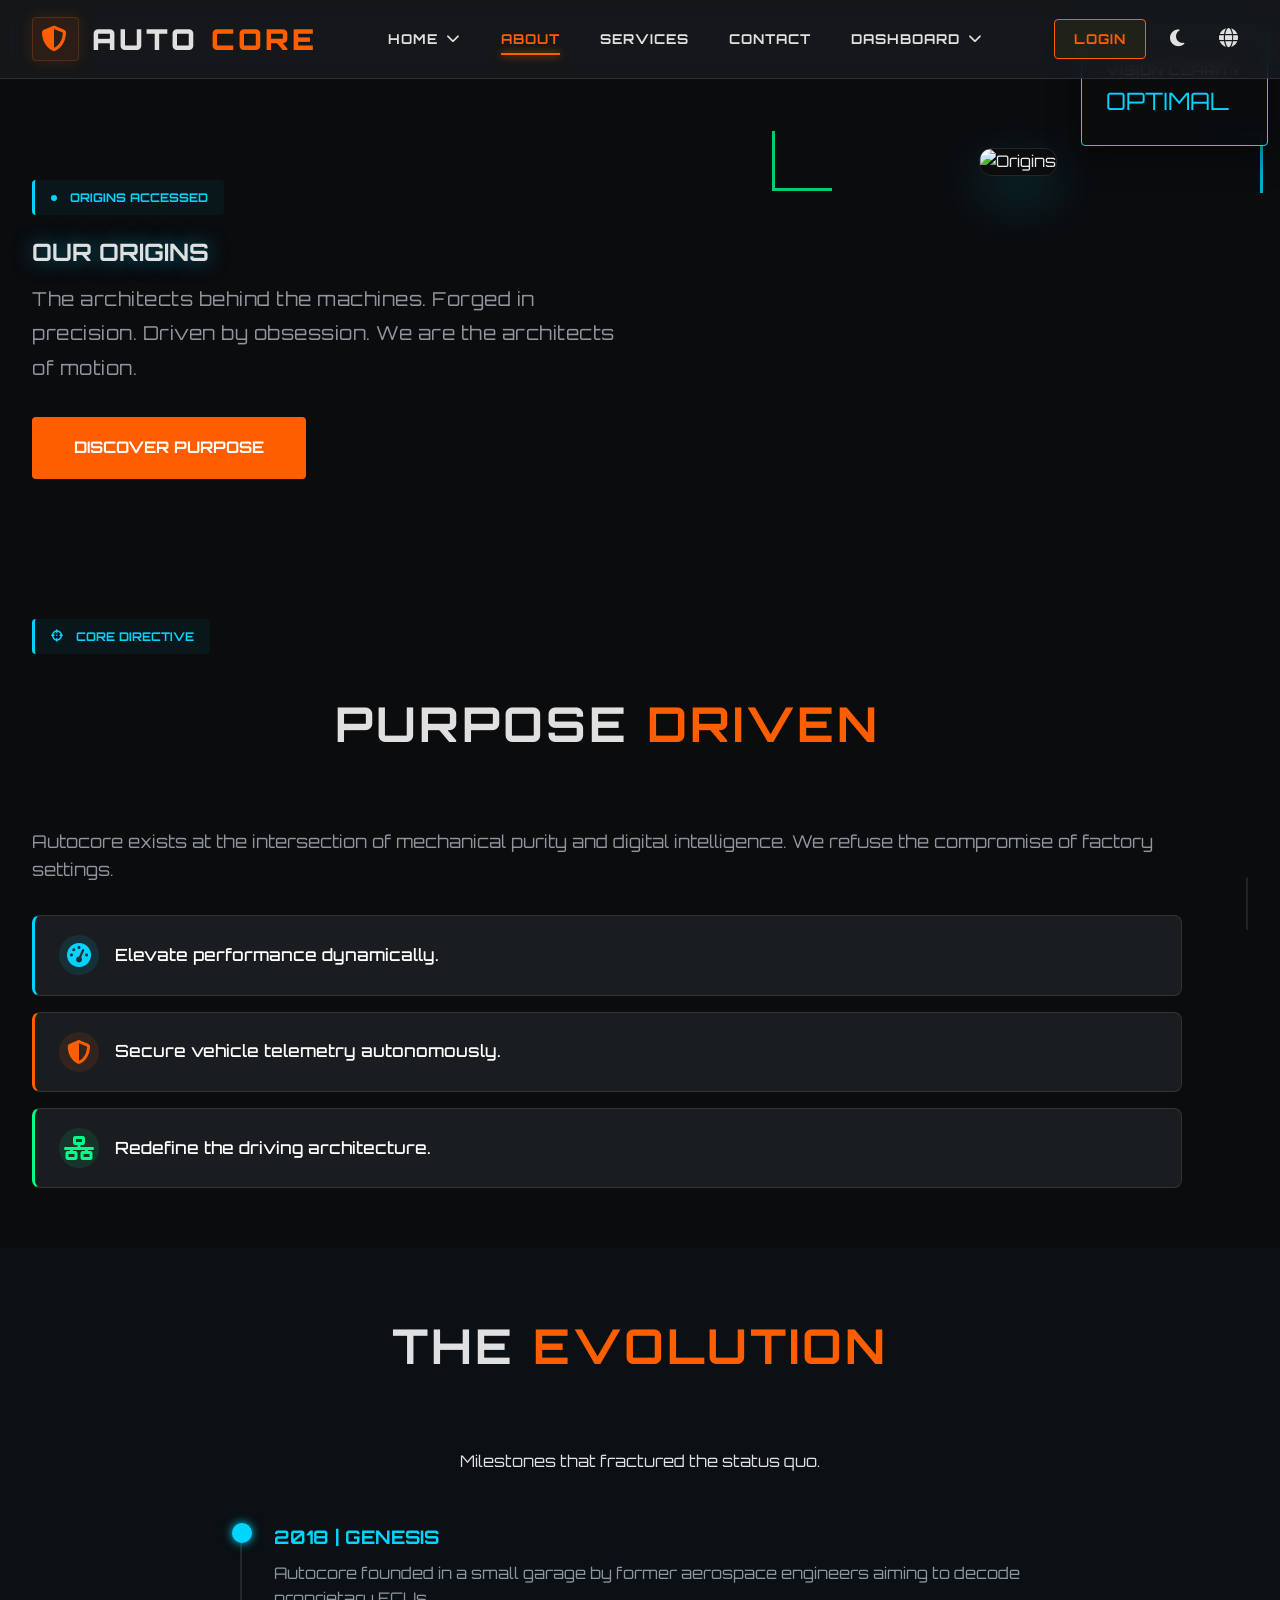
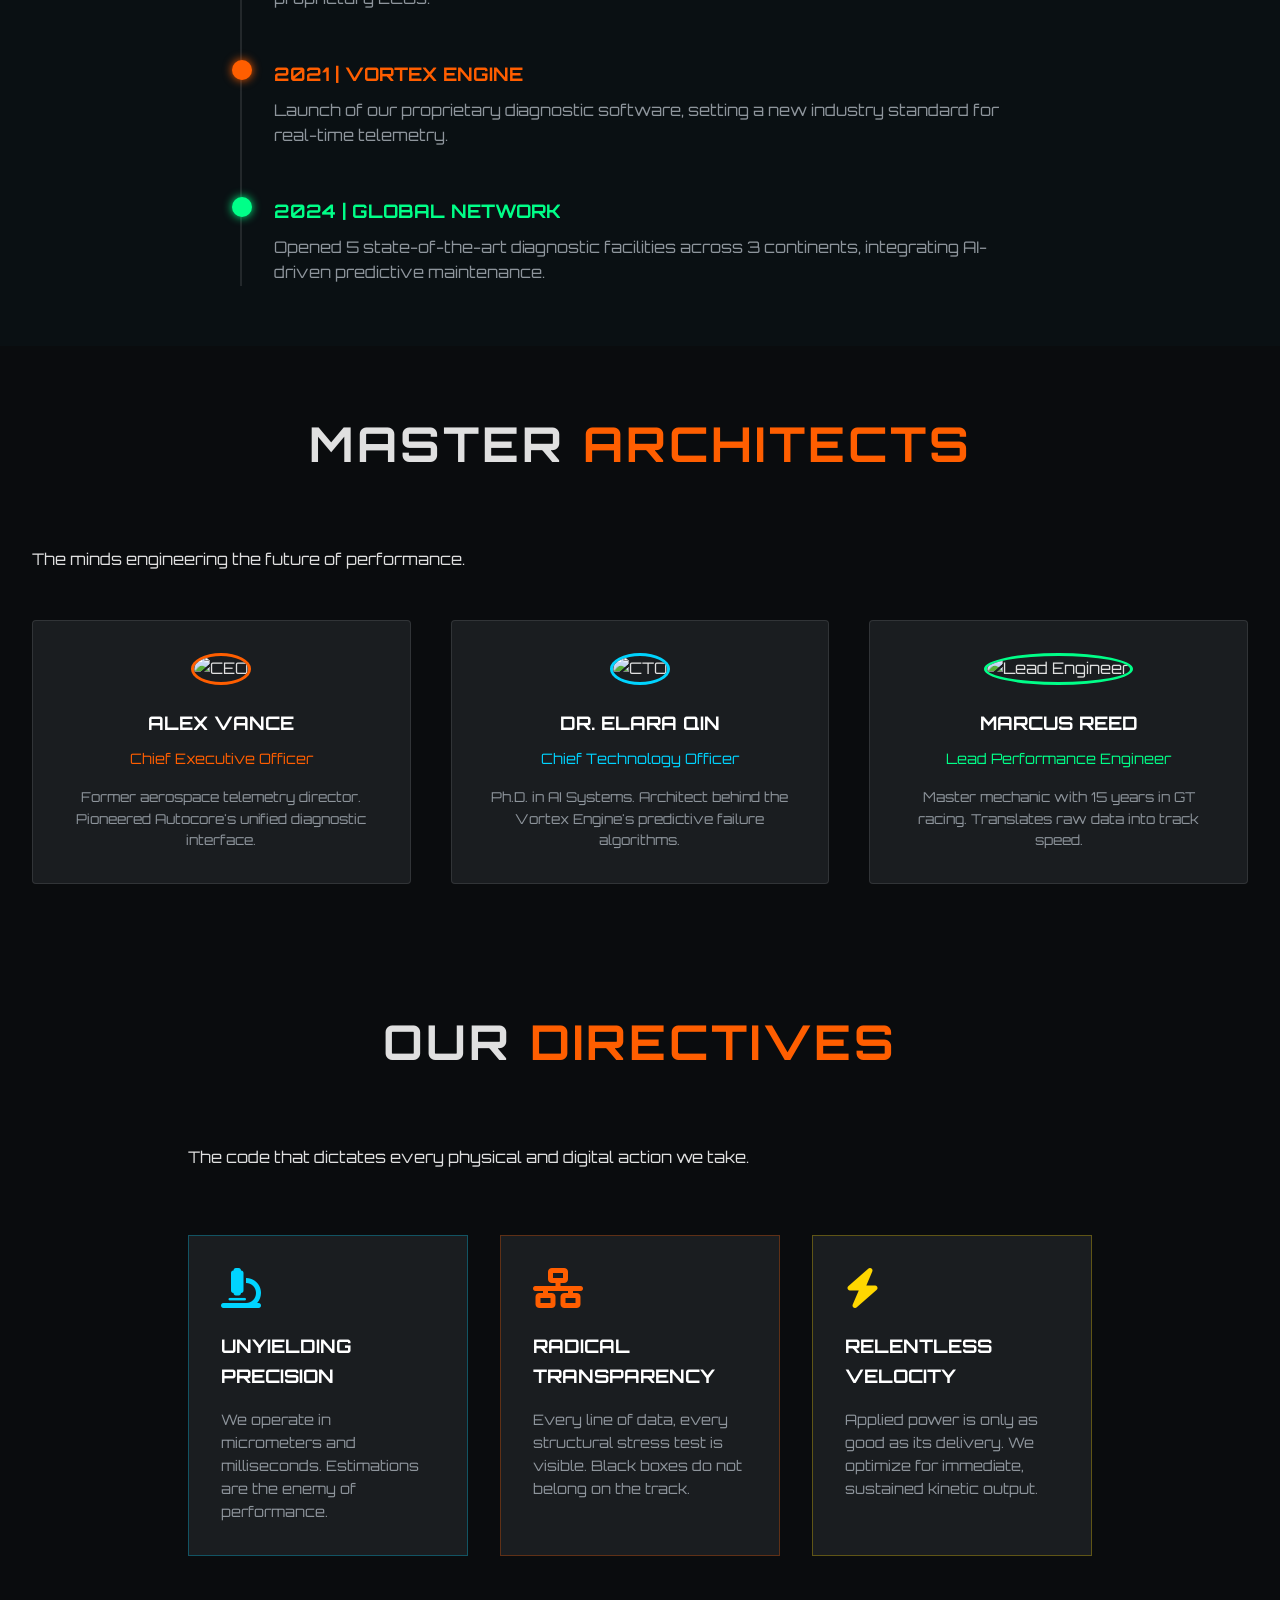
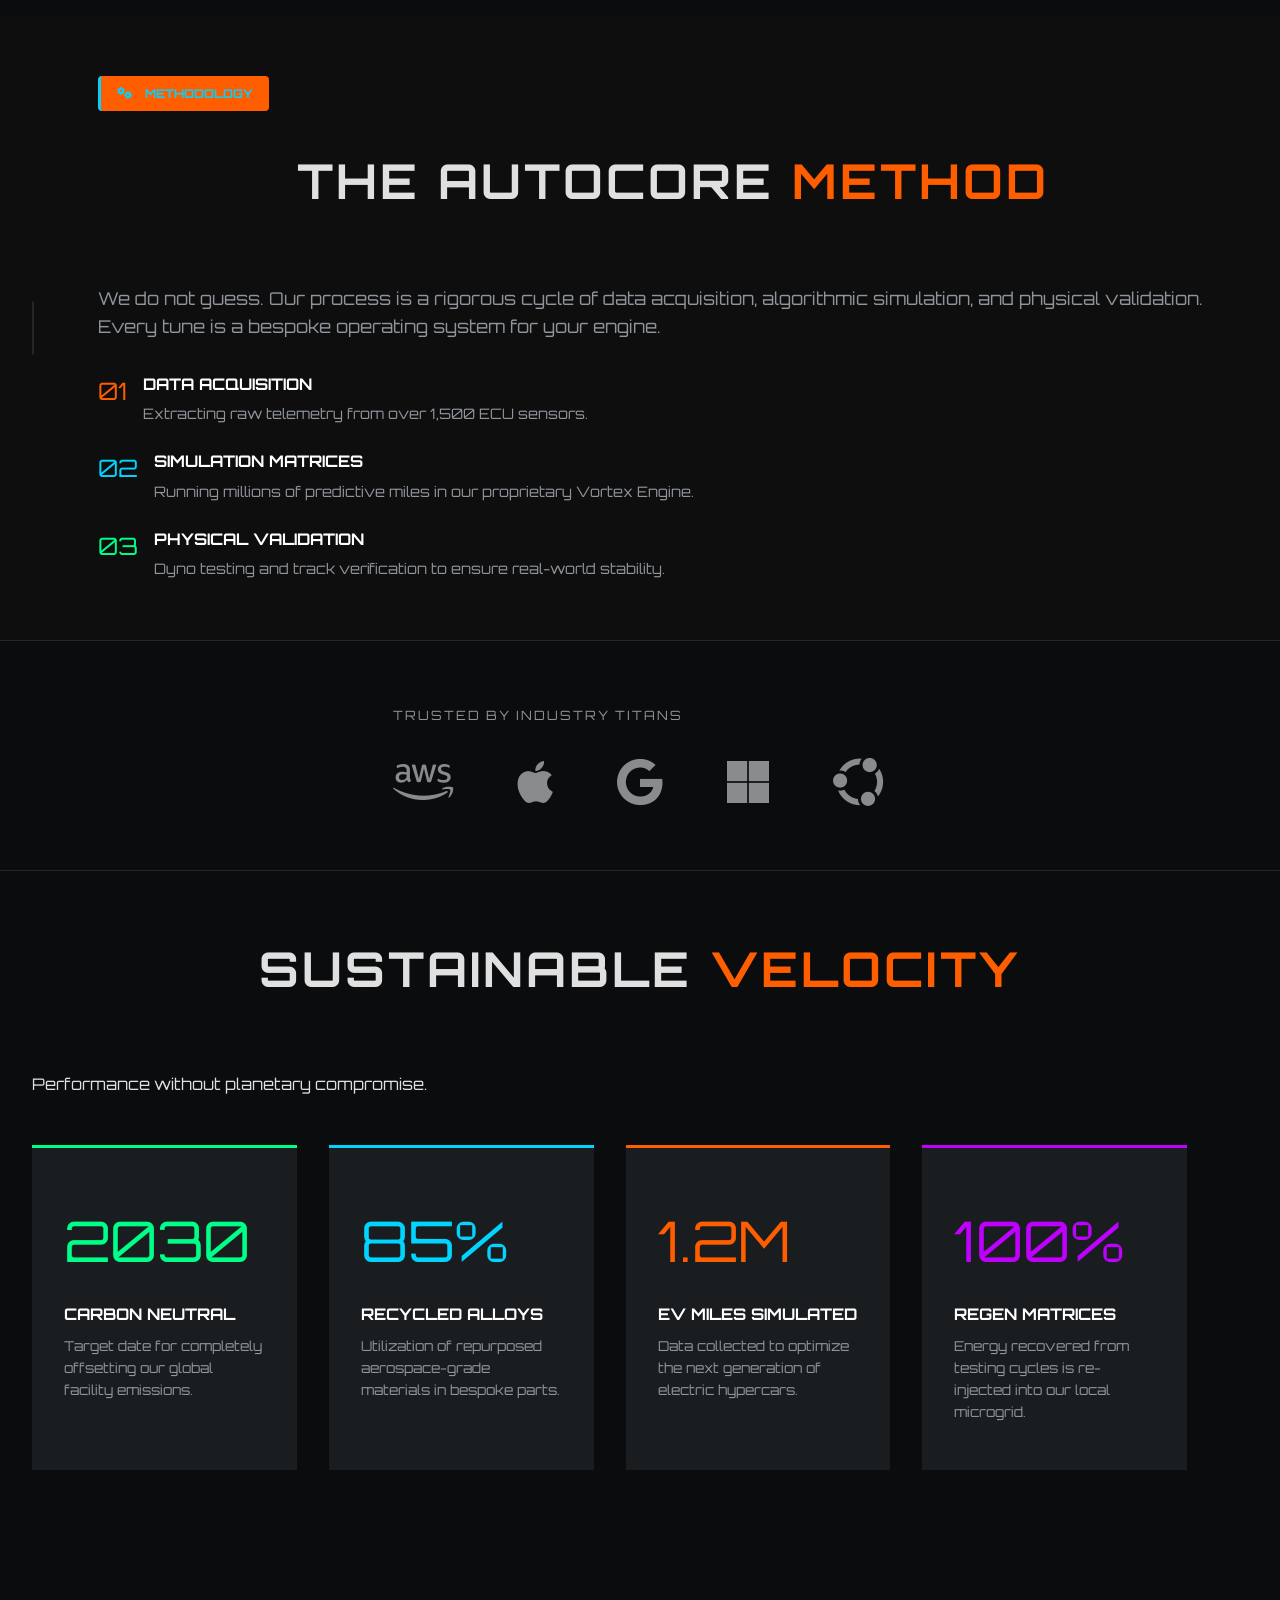
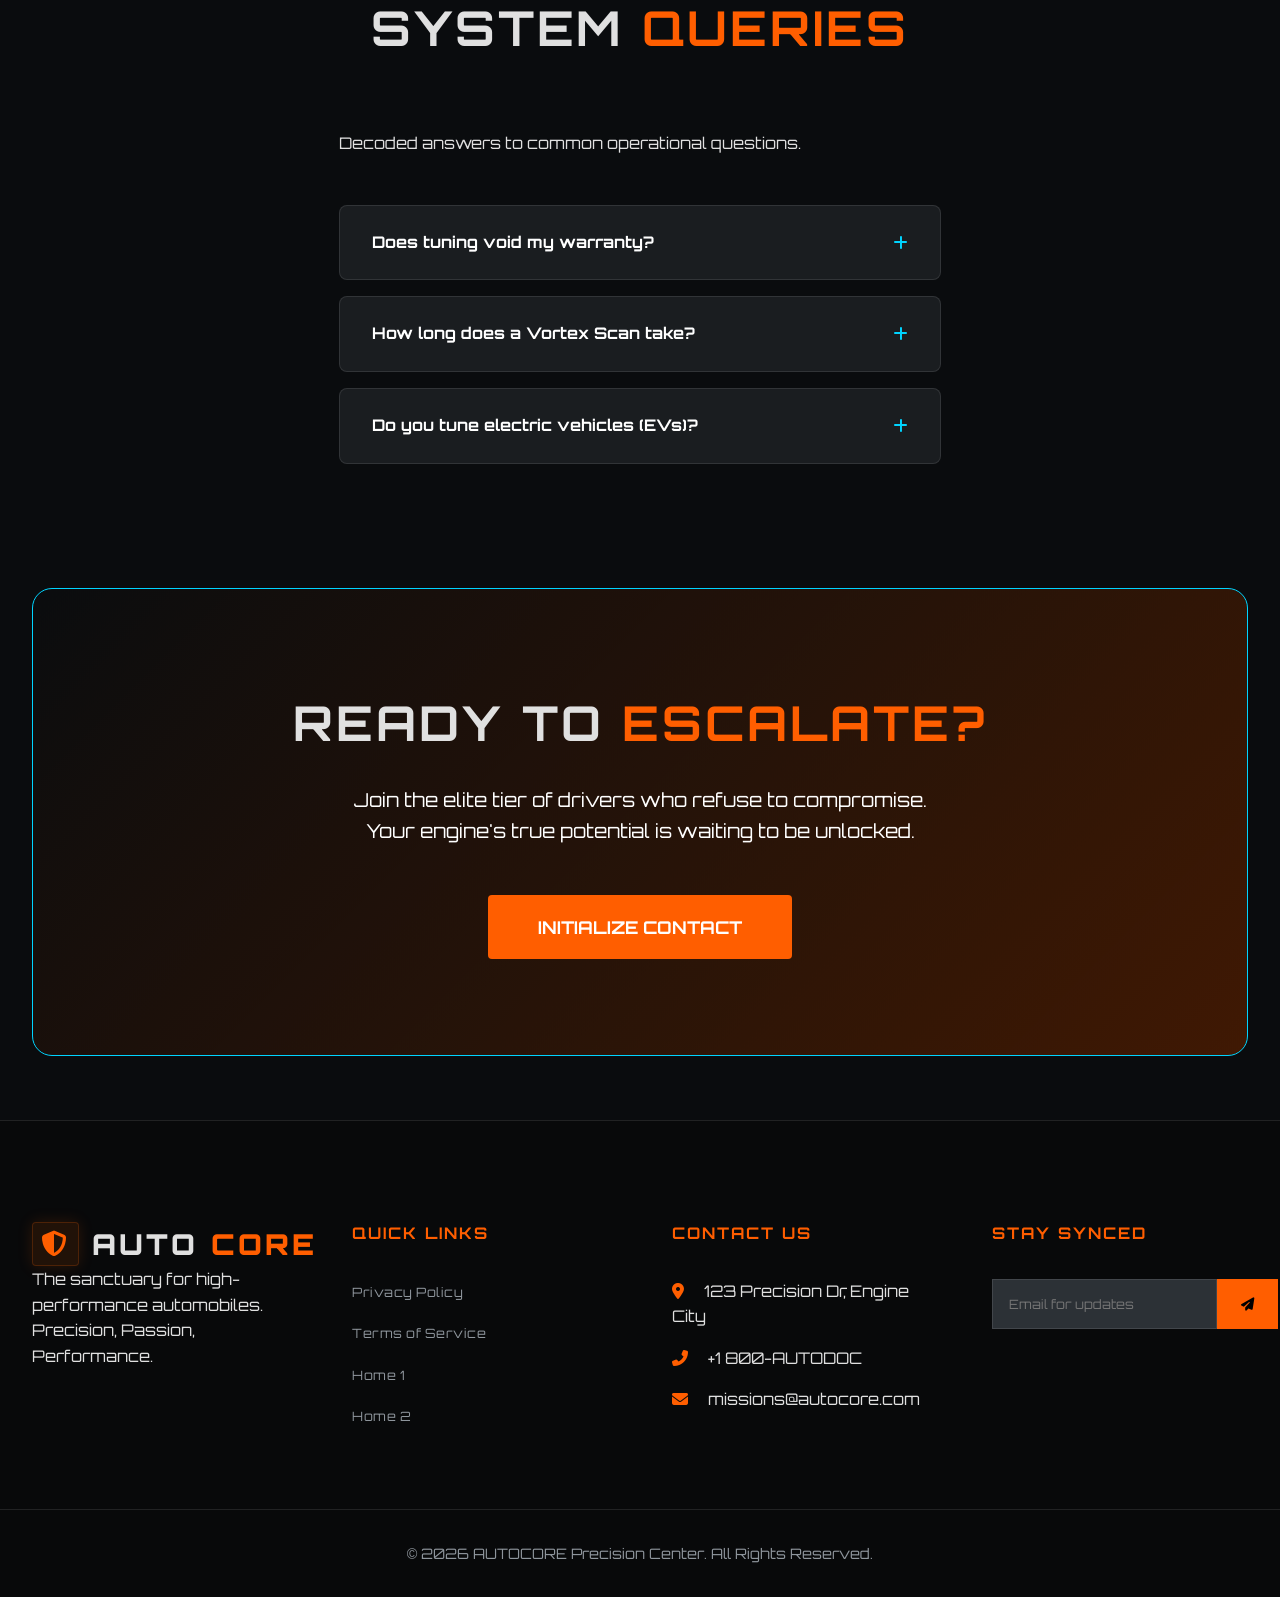
==== commit 3d42c9b2: "Finalize AutoCore branding and theme synchronization" ====
--- a/about.html
+++ b/about.html
@@ -19,7 +19,7 @@
     <header id="main-header">
         <nav class="container">
             <div class="logo">
-                <a href="index.html">AUTO<span>CORE</span></a>
+                <a href="index.html"><i class="fas fa-shield-halved"></i> AUTO<span>CORE</span></a>
             </div>
 
             <ul class="nav-links">
@@ -45,6 +45,9 @@
 
             <div class="header-actions">
                 <a href="login.html" class="login-btn desktop-only">Login</a>
+                <button id="theme-toggle" title="Toggle Light/Dark Mode">
+                    <i class="fas fa-moon"></i>
+                </button>
                 <button id="rtl-toggle" title="Toggle LTR/RTL">
                     <i class="fas fa-globe"></i>
                 </button>
@@ -254,59 +257,6 @@
             </div>
         </section>
 
-        <!-- Section 5: Global Facilities / Labs (Bento Grid) -->
-        <section id="facilities" class="v-section" style="background: rgba(0, 212, 255, 0.02);">
-            <div class="container">
-                <div class="section-header reveal">
-                    <h2 class="section-title">GLOBAL <span>INFRASTRUCTURE</span></h2>
-                    <p>Where raw data is converted into physical speed.</p>
-                </div>
-
-                <div class="bento-grid about-lab-grid"
-                    style="display: grid; grid-template-columns: repeat(3, 1fr); grid-template-rows: repeat(2, 250px); gap: 1rem; margin-top: 3rem;">
-
-                    <div class="bento-item large reveal"
-                        style="grid-column: span 2; grid-row: span 2; position: relative; border-radius: 8px; overflow: hidden; border: 1px solid var(--glass-border);">
-                        <img src="https://images.unsplash.com/photo-1581092334651-ddf26d9a09d0?auto=format&fit=crop&q=80&w=1200"
-                            alt="Main Lab"
-                            style="width: 100%; height: 100%; object-fit: cover; opacity: 0.6; transition: var(--transition);">
-                        <div
-                            style="position: absolute; bottom: 0; left: 0; padding: 2rem; width: 100%; background: linear-gradient(transparent, rgba(10, 12, 14, 0.9));">
-                            <h3 style="color: var(--accent); font-family: var(--font-heading);">NEXUS PRIME - NEVADA
-                            </h3>
-                            <p style="color: #fff;">Our 500,000 sq.ft. primary testing facility featuring 3 wind
-                                tunnels.</p>
-                        </div>
-                    </div>
-
-                    <div class="bento-item reveal delay-1"
-                        style="position: relative; border-radius: 8px; overflow: hidden; border: 1px solid var(--glass-border);">
-                        <!-- Desktop Placeholder -->
-                        <img src="https://images.unsplash.com/photo-1540959733332-eab4deabeeaf?auto=format&fit=crop&q=80&w=800"
-                            alt="Tokyo Lab Placeholder" class="desktop-only"
-                            style="width: 100%; height: 100%; object-fit: cover; opacity: 0.6;">
-                        <!-- Mobile Specific Image -->
-                        <img src="tok.jpg" alt="Tokyo Lab Mobile" class="mobile-only"
-                            style="width: 100%; height: 100%; object-fit: cover; opacity: 0.6;">
-                        <div
-                            style="position: absolute; bottom: 0; left: 0; padding: 1.5rem; width: 100%; background: linear-gradient(transparent, rgba(10, 12, 14, 0.9));">
-                            <h4 style="color: var(--primary); font-family: var(--font-heading);">NODE ALPHA - TOKYO</h4>
-                        </div>
-                    </div>
-
-                    <div class="bento-item reveal delay-2"
-                        style="position: relative; border-radius: 8px; overflow: hidden; border: 1px solid var(--glass-border);">
-                        <img src="https://images.unsplash.com/photo-1542125387-c71274d94f0a?auto=format&fit=crop&q=80&w=800"
-                            alt="Munich Hub" style="width: 100%; height: 100%; object-fit: cover; opacity: 0.6;">
-                        <div
-                            style="position: absolute; bottom: 0; left: 0; padding: 1.5rem; width: 100%; background: linear-gradient(transparent, rgba(10, 12, 14, 0.9));">
-                            <h4 style="color: #00ff88; font-family: var(--font-heading);">NODE BETA - MUNICH</h4>
-                        </div>
-                    </div>
-
-                </div>
-            </div>
-        </section>
 
         <!-- Section 6: Core Values (Isometric Cards) -->
         <section id="core-values" class="v-section">
@@ -479,48 +429,6 @@
             </div>
         </section>
 
-        <!-- Section 10: Community Driver Programs (Mosaic Grid) -->
-        <section id="community" class="v-section" style="background: rgba(0, 212, 255, 0.02);">
-            <div class="container">
-                <div class="section-header reveal">
-                    <h2 class="section-title">THE <span>COLLECTIVE</span></h2>
-                    <p>Drivers, engineers, and enthusiasts pushing the limits together.</p>
-                </div>
-
-                <div class="dense-mosaic-grid"
-                    style="display: grid; grid-template-columns: repeat(4, 1fr); gap: 1rem; margin-top: 3rem;">
-
-                    <div class="mosaic-item reveal"
-                        style="grid-column: span 2; grid-row: span 2; height: 400px; border-radius: 8px; overflow: hidden; border: 1px solid var(--glass-border);">
-                        <img src="https://images.unsplash.com/photo-1542128962-9d50ad7bf014?auto=format&fit=crop&q=80&w=1200"
-                            alt="Track Day"
-                            style="width: 100%; height: 100%; object-fit: cover; filter: grayscale(0.5); transition: var(--transition);">
-                    </div>
-
-                    <div class="mosaic-item reveal delay-1"
-                        style="height: 195px; border-radius: 8px; overflow: hidden; border: 1px solid var(--glass-border);">
-                        <img src="c5.jpg" alt="Engine Build"
-                            style="width: 100%; height: 100%; object-fit: cover; filter: grayscale(0.5); transition: var(--transition);">
-                    </div>
-
-                    <div class="mosaic-item reveal delay-2"
-                        style="height: 195px; border-radius: 8px; overflow: hidden; border: 1px solid var(--glass-border);">
-                        <img src="c4.jpg" alt="Night Meet"
-                            style="width: 100%; height: 100%; object-fit: cover; filter: grayscale(0.5); transition: var(--transition);">
-                    </div>
-
-                    <div class="mosaic-item reveal delay-3"
-                        style="grid-column: span 2; height: 195px; border-radius: 8px; overflow: hidden; border: 1px solid var(--glass-border);">
-                        <img src="c2.jpg" alt="Rally Stage"
-                            style="width: 100%; height: 100%; object-fit: cover; filter: grayscale(0.5); transition: var(--transition);">
-                    </div>
-
-                </div>
-                <div class="text-center" style="margin-top: 3rem;">
-                    <a href="#" class="btn btn-outline reveal">JOIN THE DISCORD</a>
-                </div>
-            </div>
-        </section>
 
         <!-- Section 11: System Queries (FAQ) -->
         <section id="faq" class="v-section">
@@ -578,8 +486,7 @@
             </div>
 
             <script>
-                // Simple FAQ toggle script specifically for this section
-                document.querySelectorAll('.faq-node').forEach(node => {
+                // Simple FAQ toggle script specifically for this sectiocument.querySelectorAll('.faq-node').forEach(node => {
                     node.addEventListener('click', () => {
                         const answer = node.querySelector('.faq-answer');
                         const icon = node.querySelector('i');
@@ -626,7 +533,7 @@
             <div class="container footer-grid">
                 <div class="footer-col reveal">
                     <div class="logo">
-                        <a href="#">AUTO<span>CORE</span></a>
+                        <a href="index.html"><i class="fas fa-shield-halved"></i> AUTO<span>CORE</span></a>
                     </div>
                     <p>The sanctuary for high-performance automobiles. Precision, Passion, Performance.</p>
                 </div>
--- a/style.css
+++ b/style.css
@@ -49,14 +49,28 @@
 
 .logo a {
     font-size: 1.8rem;
-    color: #fff;
+    color: var(--text-main);
     text-decoration: none;
     font-weight: 900;
-    letter-spacing: 2px;
+    letter-spacing: 3px;
+    display: flex;
+    align-items: center;
+    gap: 0.8rem;
+}
+
+.logo a i {
+    color: var(--primary);
+    font-size: 1.6rem;
+    background: rgba(255, 102, 0, 0.1);
+    padding: 0.5rem;
+    border-radius: 4px;
+    border: 1px solid rgba(255, 102, 0, 0.2);
+    box-shadow: 0 0 15px rgba(255, 102, 0, 0.15);
 }
 
 .logo span {
     color: var(--primary);
+    position: relative;
 }
 
 .header-actions {
@@ -65,17 +79,31 @@
     gap: 1.5rem;
 }
 
-#rtl-toggle {
+#rtl-toggle,
+.globe-toggle {
     background: none;
     border: none;
-    color: #fff;
-    font-size: 1.2rem;
+    color: var(--text-main);
     cursor: pointer;
     transition: var(--transition);
-}
-
-#rtl-toggle:hover {
+    display: flex;
+    align-items: center;
+    justify-content: center;
+    width: 40px;
+    height: 40px;
+    border-radius: 50%;
+}
+
+#rtl-toggle:hover,
+.globe-toggle:hover {
     color: var(--primary);
+    background: rgba(255, 215, 0, 0.1);
+    transform: rotate(15deg);
+}
+
+#rtl-toggle i,
+.globe-toggle i {
+    font-size: 1.2rem;
 }
 
 .hamburger {
@@ -91,7 +119,7 @@
     display: block;
     width: 100%;
     height: 3px;
-    background: #fff;
+    background: var(--text-main);
     transition: var(--transition);
     border-radius: 2px;
 }
@@ -107,7 +135,7 @@
 }
 
 .nav-links a {
-    color: #fff;
+    color: var(--text-main);
     text-decoration: none;
     font-weight: 700;
     font-size: 0.85rem;
@@ -122,6 +150,24 @@
 
 .nav-links a:hover {
     color: var(--primary);
+}
+
+.nav-links a.active,
+.nav-links .dropbtn.active {
+    color: var(--primary);
+    position: relative;
+}
+
+.nav-links a.active::after,
+.nav-links .dropbtn.active::after {
+    content: '';
+    position: absolute;
+    bottom: -5px;
+    left: 0;
+    width: 100%;
+    height: 2px;
+    background: var(--primary);
+    box-shadow: 0 0 8px var(--primary);
 }
 
 /* Visibility Utilities */
@@ -179,6 +225,7 @@
     font-family: var(--font-heading);
     text-transform: uppercase;
     letter-spacing: 1px;
+    white-space: nowrap;
 }
 
 /* Header Actions */
@@ -188,18 +235,121 @@
     gap: 1.5rem;
 }
 
-#rtl-toggle {
+#rtl-toggle,
+#theme-toggle {
     background: none;
     border: none;
-    color: #fff;
+    color: var(--text-main);
     font-size: 1.2rem;
     cursor: pointer;
     transition: var(--transition);
-}
-
-#rtl-toggle:hover {
+    display: flex;
+    align-items: center;
+    justify-content: center;
+}
+
+#rtl-toggle:hover,
+#theme-toggle:hover {
     color: var(--primary);
     transform: rotate(15deg);
+}
+
+
+/* Force Dark Mode on Header, Footer, and Hero Sections */
+body.light-mode #main-header,
+body.light-mode #mega-footer,
+body.light-mode #hero,
+body.light-mode #vortex-hero,
+body.light-mode #about-hero,
+body.light-mode #services-hero,
+body.light-mode #contact-hero,
+body.light-mode .hero-section {
+    --bg-dark: #0f1113;
+    --bg-card: #1a1d20;
+    --text-main: #e0e0e0;
+    --text-muted: #8e959c;
+    --glass-bg: rgba(26, 29, 32, 0.7);
+    --glass-border: rgba(255, 255, 255, 0.1);
+    --secondary: #2c3136;
+    /* Removed background-color !important to let original backgrounds/gradients show */
+}
+
+/* Ensure all hero text remains white in Light Mode */
+body.light-mode #hero h1,
+body.light-mode #vortex-hero h1,
+body.light-mode #about-hero h1,
+body.light-mode #services-hero h1,
+body.light-mode #contact-hero h1,
+body.light-mode #hero p,
+body.light-mode #vortex-hero p,
+body.light-mode #about-hero p,
+body.light-mode #services-hero p,
+body.light-mode #contact-hero p,
+body.light-mode #hero span:not(.plus):not(.val):not(.number):not(.status-badge),
+body.light-mode #vortex-hero span:not(.plus):not(.val):not(.number):not(.status-badge),
+body.light-mode #about-hero span:not(.plus):not(.val):not(.number):not(.status-badge),
+body.light-mode #services-hero span:not(.plus):not(.val):not(.number):not(.status-badge),
+body.light-mode #contact-hero span:not(.plus):not(.val):not(.number):not(.status-badge),
+body.light-mode #vortex-hero .hud-data-card,
+body.light-mode #vortex-hero .hud-data-card small,
+body.light-mode #vortex-hero .hud-data-card .value {
+    color: #fff !important;
+}
+
+body.light-mode #main-header .logo a,
+body.light-mode #mega-footer .logo a,
+body.light-mode #main-header .nav-links a,
+body.light-mode #mega-footer .footer-col a,
+body.light-mode #mega-footer .footer-col p,
+body.light-mode #mega-footer .footer-col li,
+body.light-mode #mega-footer .footer-col li i,
+body.light-mode #mega-footer .footer-bottom,
+body.light-mode #mega-footer .footer-bottom p,
+body.light-mode #mega-footer .newsletter-form input,
+body.light-mode #mega-footer .newsletter-form button i,
+body.light-mode #main-header .nav-links .dropbtn {
+    color: #fff !important;
+}
+
+body.light-mode #main-header .hamburger span {
+    background: #fff !important;
+}
+
+/* Fix Contrast for Light Mode Sections */
+body.light-mode .v-section:not(#hero):not(#vortex-hero):not(#about-hero):not(#services-hero):not(#contact-hero) {
+    background-color: var(--bg-dark);
+    color: var(--text-main);
+}
+
+/* Specifically handle #stats (Home 1 Section 2) to react to light theme */
+body.light-mode #stats {
+    background: var(--bg-dark) !important;
+}
+
+body.light-mode .v-section:not(#hero):not(#vortex-hero):not(#about-hero):not(#services-hero):not(#contact-hero) h1,
+body.light-mode .v-section:not(#hero):not(#vortex-hero):not(#about-hero):not(#services-hero):not(#contact-hero) h2,
+body.light-mode .v-section:not(#hero):not(#vortex-hero):not(#about-hero):not(#services-hero):not(#contact-hero) h3,
+body.light-mode .v-section:not(#hero):not(#vortex-hero):not(#about-hero):not(#services-hero):not(#contact-hero) h4,
+body.light-mode .v-section:not(#hero):not(#vortex-hero):not(#about-hero):not(#services-hero):not(#contact-hero) p,
+body.light-mode .v-section:not(#hero):not(#vortex-hero):not(#about-hero):not(#services-hero):not(#contact-hero) li,
+body.light-mode .v-section:not(#hero):not(#vortex-hero):not(#about-hero):not(#services-hero):not(#contact-hero) span:not(.plus):not(.val):not(.number):not(.status-badge),
+body.light-mode .v-section:not(#hero):not(#vortex-hero):not(#about-hero):not(#services-hero):not(#contact-hero) .section-title,
+body.light-mode .v-section:not(#hero):not(#vortex-hero):not(#about-hero):not(#services-hero):not(#contact-hero) .number {
+    color: #0f172a !important;
+}
+
+body.light-mode .v-section:not(#hero):not(#vortex-hero):not(#about-hero):not(#services-hero):not(#contact-hero) .text-muted,
+body.light-mode .v-section:not(#hero):not(#vortex-hero):not(#about-hero):not(#services-hero):not(#contact-hero) .stat-item p,
+body.light-mode .v-section:not(#hero):not(#vortex-hero):not(#about-hero):not(#services-hero):not(#contact-hero) .kpi-footer {
+    color: #475569 !important;
+}
+
+/* Override hardcoded white text in light sections */
+body.light-mode .v-section:not(#hero):not(#vortex-hero):not(#about-hero):not(#services-hero):not(#contact-hero) [style*="color: #fff"],
+body.light-mode .v-section:not(#hero):not(#vortex-hero):not(#about-hero):not(#services-hero):not(#contact-hero) [style*="color:#fff"],
+body.light-mode .v-section:not(#hero):not(#vortex-hero):not(#about-hero):not(#services-hero):not(#contact-hero) [style*="color: white"],
+body.light-mode .v-section:not(#hero):not(#vortex-hero):not(#about-hero):not(#services-hero):not(#contact-hero) [style*="color:rgb(255, 255, 255)"] {
+    color: #0f172a !important;
 }
 
 .login-btn {
@@ -1927,6 +2077,25 @@
 
     .nav-links.active {
         right: 0;
+    }
+
+    .nav-links a.active,
+    .nav-links .dropbtn.active {
+        background: rgba(255, 102, 0, 0.1);
+        padding: 0.8rem 1.5rem;
+        border-radius: 4px;
+        border-left: 3px solid var(--primary);
+    }
+
+    .nav-links a.active::after,
+    .nav-links .dropbtn.active::after {
+        display: none;
+    }
+
+    [dir="rtl"] .nav-links a.active,
+    [dir="rtl"] .nav-links .dropbtn.active {
+        border-left: none;
+        border-right: 3px solid var(--primary);
     }
 
     [dir="rtl"] .nav-links.active {
@@ -3421,4 +3590,58 @@
     .testimonial-slider-fake {
         grid-template-columns: 1fr;
     }
+}
+
+/* Auth Page Light Mode Adjustments */
+body.light-mode .auth-page {
+    background: radial-gradient(circle at center, #f8fafc 0%, #e2e8f0 100%);
+}
+
+body.light-mode .auth-card {
+    background: #ffffff !important;
+    border-color: rgba(0, 0, 0, 0.1) !important;
+    box-shadow: 0 20px 50px rgba(0, 0, 0, 0.05) !important;
+}
+
+body.light-mode .auth-brand p,
+body.light-mode .auth-form label,
+body.light-mode .auth-divider span,
+body.light-mode .auth-footer,
+body.light-mode .remember-me {
+    color: var(--text-main) !important;
+}
+
+body.light-mode .auth-form input {
+    background: #f8fafc !important;
+    border-color: #cbd5e1 !important;
+    color: var(--text-main) !important;
+}
+
+body.light-mode .auth-form input:focus {
+    background: #ffffff !important;
+    border-color: var(--primary) !important;
+}
+
+body.light-mode .social-btn {
+    background: #f8fafc !important;
+    border-color: #cbd5e1 !important;
+    color: var(--text-main) !important;
+}
+
+body.light-mode .social-btn:hover {
+    background: #f1f5f9 !important;
+    border-color: var(--primary) !important;
+}
+
+body.light-mode .auth-divider::before {
+    background: #cbd5e1 !important;
+}
+
+body.light-mode .auth-divider span {
+    background: #ffffff !important;
+}
+
+body.light-mode .auth-submit:hover {
+    background: var(--bg-dark);
+    color: var(--text-main);
 }
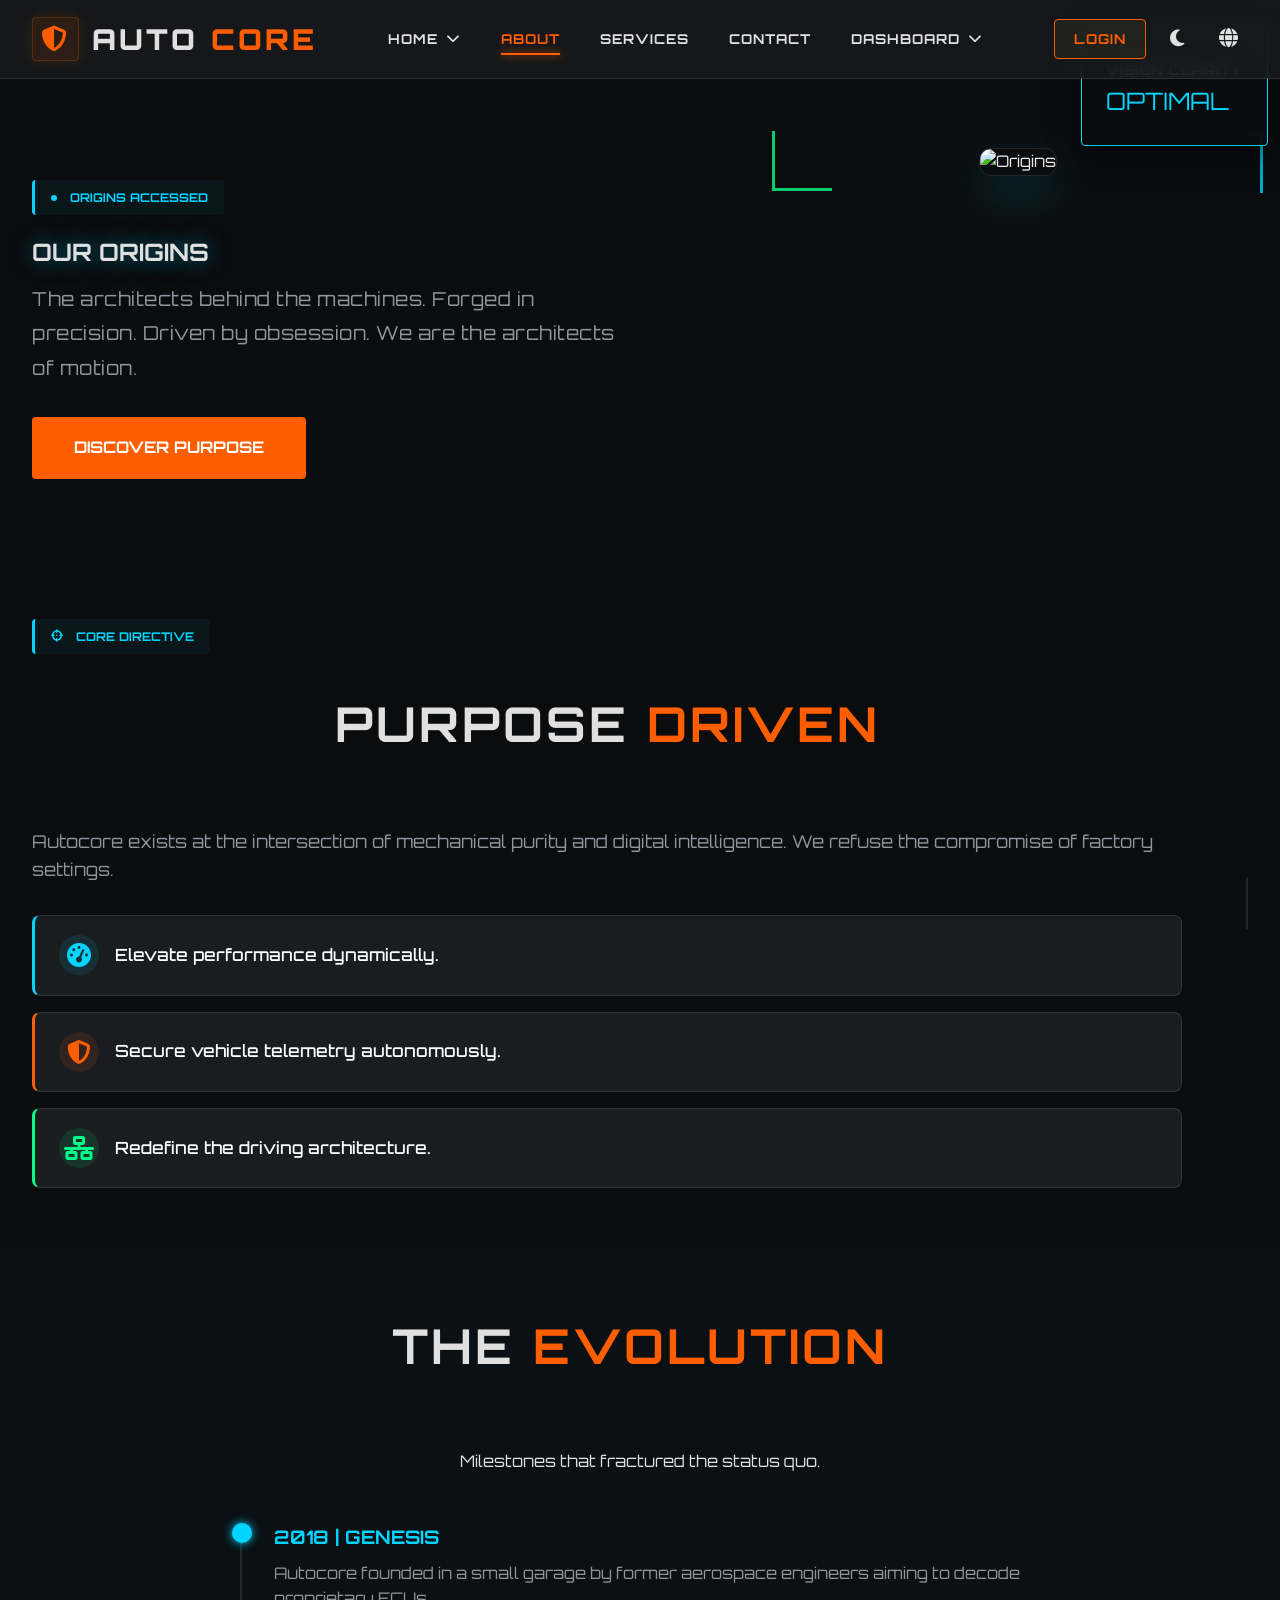
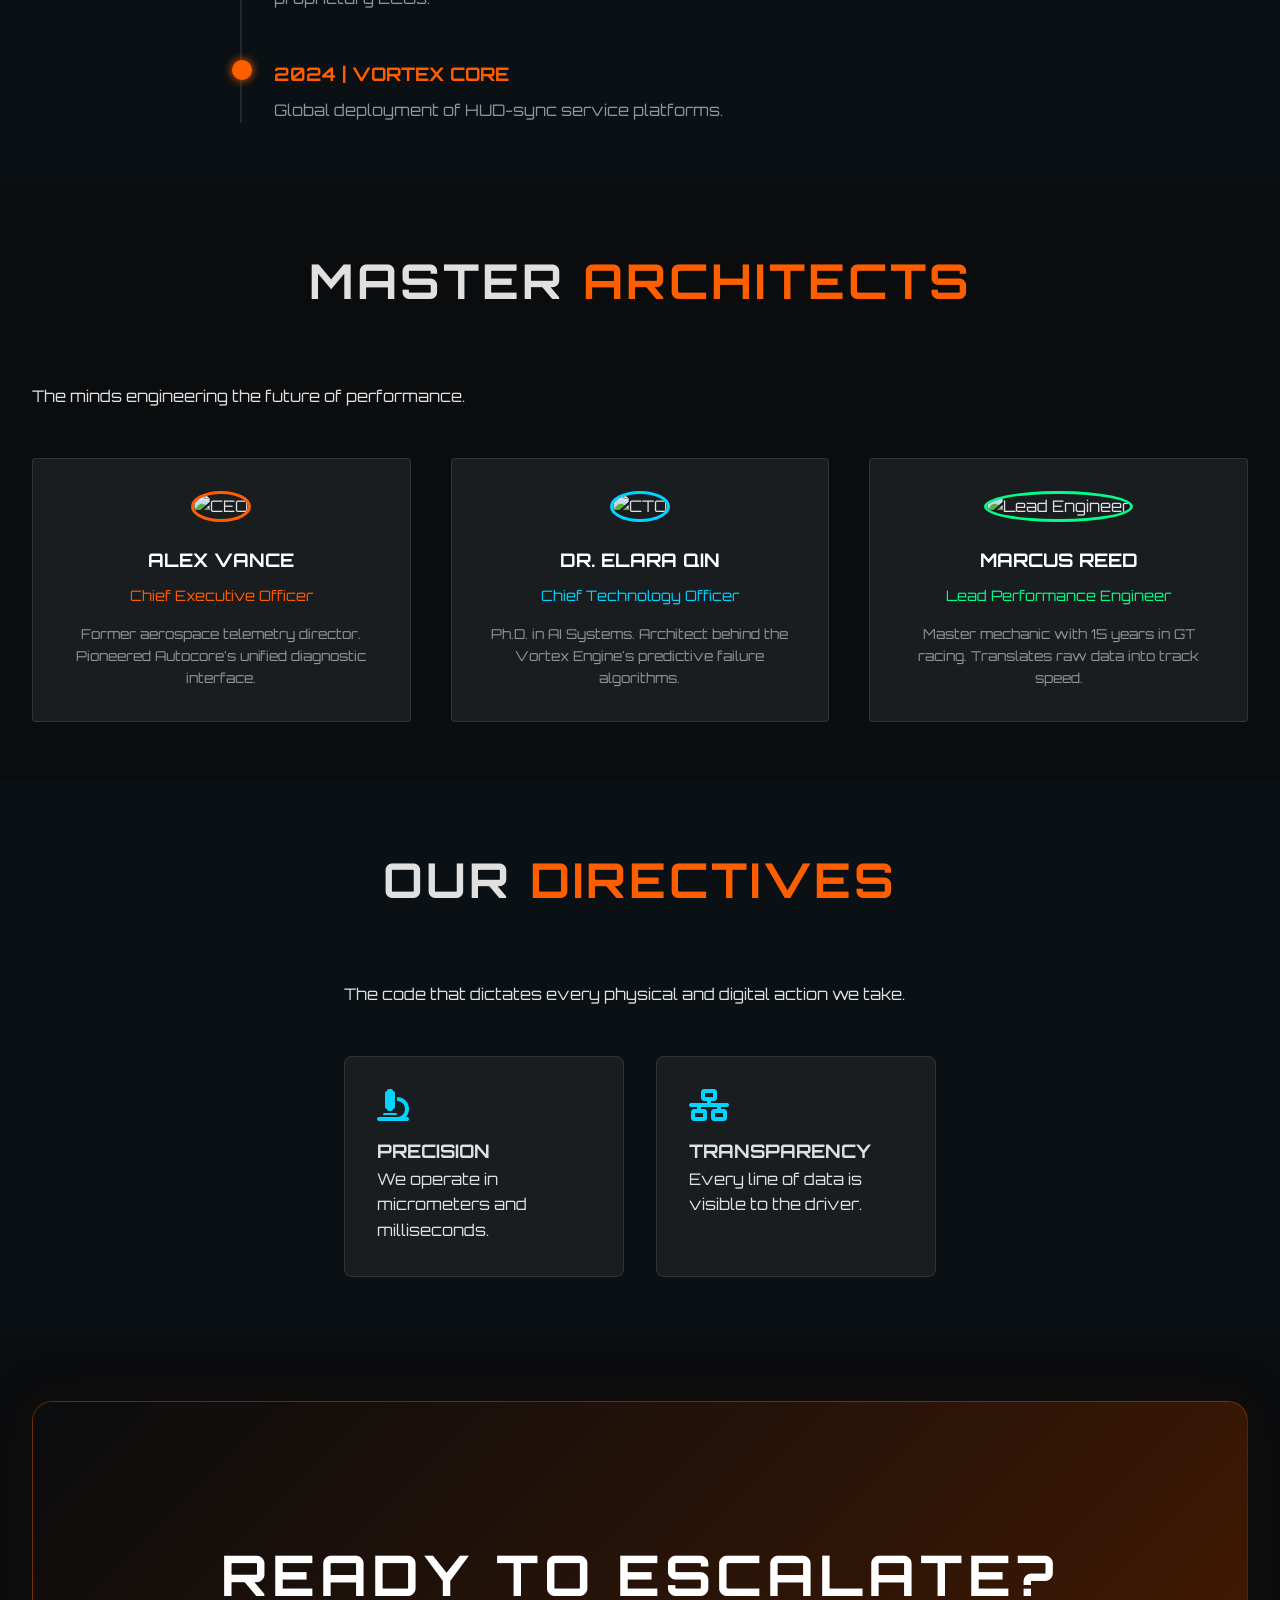
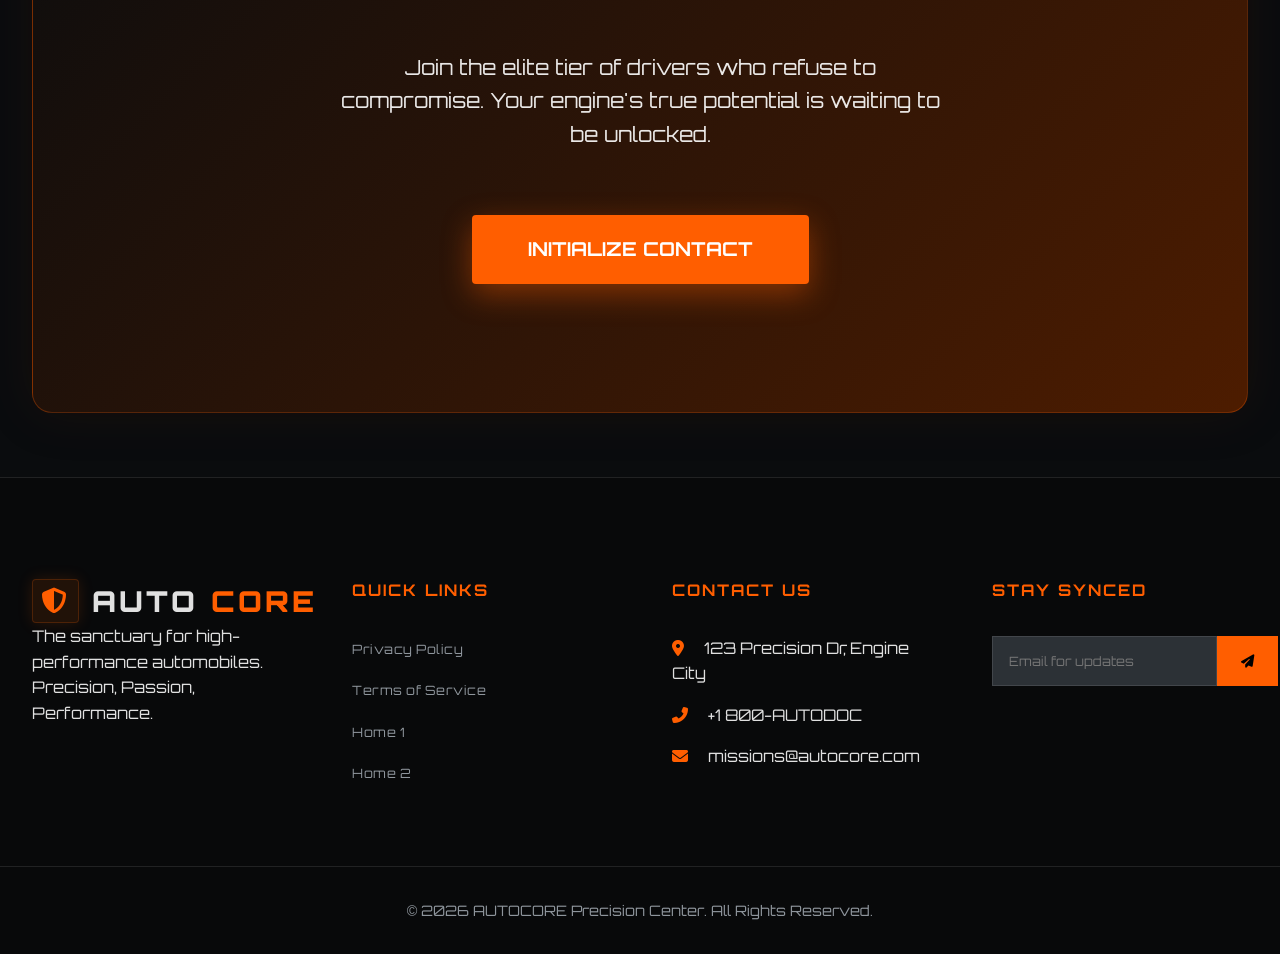
==== commit 5071f04b: "Naa tha leo" ====
--- a/about.html
+++ b/about.html
@@ -183,23 +183,12 @@
                         <p style="color: var(--text-muted);">Autocore founded in a small garage by former aerospace
                             engineers aiming to decode proprietary ECUs.</p>
                     </div>
-
                     <div class="timeline-node reveal delay-1" style="position: relative; text-align: left;">
                         <span class="timeline-dot"
                             style="position: absolute; left: -2.6rem; top: 0; width: 20px; height: 20px; background: var(--primary); border-radius: 50%; box-shadow: 0 0 10px var(--primary);"></span>
-                        <h3 style="color: var(--primary); font-family: var(--font-heading); margin-bottom: 0.5rem;">2021
-                            | VORTEX ENGINE</h3>
-                        <p style="color: var(--text-muted);">Launch of our proprietary diagnostic software, setting a
-                            new industry standard for real-time telemetry.</p>
-                    </div>
-
-                    <div class="timeline-node reveal delay-2" style="position: relative; text-align: left;">
-                        <span class="timeline-dot"
-                            style="position: absolute; left: -2.6rem; top: 0; width: 20px; height: 20px; background: #00ff88; border-radius: 50%; box-shadow: 0 0 10px #00ff88;"></span>
-                        <h3 style="color: #00ff88; font-family: var(--font-heading); margin-bottom: 0.5rem;">2024 |
-                            GLOBAL NETWORK</h3>
-                        <p style="color: var(--text-muted);">Opened 5 state-of-the-art diagnostic facilities across 3
-                            continents, integrating AI-driven predictive maintenance.</p>
+                        <h3 style="color: var(--primary); font-family: var(--font-heading); margin-bottom: 0.5rem;">2024
+                            | VORTEX CORE</h3>
+                        <p style="color: var(--text-muted);">Global deployment of HUD-sync service platforms.</p>
                     </div>
                 </div>
             </div>
@@ -257,278 +246,44 @@
             </div>
         </section>
 
-
-        <!-- Section 6: Core Values (Isometric Cards) -->
-        <section id="core-values" class="v-section">
+        <!-- Section 5: Core Values -->
+        <section id="core-values" class="v-section" style="background: rgba(0, 212, 255, 0.02);">
             <div class="container text-center">
                 <div class="section-header reveal">
                     <h2 class="section-title">OUR <span>DIRECTIVES</span></h2>
                     <p>The code that dictates every physical and digital action we take.</p>
                 </div>
-
-                <div class="isometric-grid" style="margin-top: 4rem;">
-
-                    <div class="iso-card iso-color-1 reveal" style="text-align: left;">
-                        <div class="iso-icon"><i class="fas fa-microscope"></i></div>
-                        <h3 style="font-family: var(--font-heading); color: #fff; margin-bottom: 1rem;">UNYIELDING
-                            PRECISION</h3>
-                        <p style="color: var(--text-muted); font-size: 0.9rem;">We operate in micrometers and
-                            milliseconds. Estimations are the enemy of performance.</p>
-                    </div>
-
-                    <div class="iso-card iso-color-2 reveal delay-1" style="text-align: left;">
-                        <div class="iso-icon"><i class="fas fa-network-wired"></i></div>
-                        <h3 style="font-family: var(--font-heading); color: #fff; margin-bottom: 1rem;">RADICAL
-                            TRANSPARENCY</h3>
-                        <p style="color: var(--text-muted); font-size: 0.9rem;">Every line of data, every structural
-                            stress test is visible. Black boxes do not belong on the track.</p>
-                    </div>
-
-                    <div class="iso-card iso-color-3 reveal delay-2" style="text-align: left;">
-                        <div class="iso-icon"><i class="fas fa-bolt"></i></div>
-                        <h3 style="font-family: var(--font-heading); color: #fff; margin-bottom: 1rem;">RELENTLESS
-                            VELOCITY</h3>
-                        <p style="color: var(--text-muted); font-size: 0.9rem;">Applied power is only as good as its
-                            delivery. We optimize for immediate, sustained kinetic output.</p>
-                    </div>
-
-                </div>
-            </div>
-        </section>
-
-        <!-- Section 7: Engineering Philosophy (Split Layout) -->
-        <section id="engineering-philosophy" class="v-section" style="background: rgba(255, 94, 0, 0.02);">
-            <div class="container">
-                <div class="split-layout" style="align-items: center; flex-direction: row-reverse;">
-                    <div class="philosophy-content reveal">
-                        <div class="status-badge" style="background: var(--primary);"><i class="fas fa-cogs"></i>
-                            METHODOLOGY</div>
-                        <h2 class="section-title">THE AUTOCORE <span>METHOD</span></h2>
-                        <p style="font-size: 1.1rem; color: var(--text-muted); margin-bottom: 2rem;">We do not guess.
-                            Our process is a rigorous cycle of data acquisition, algorithmic simulation, and physical
-                            validation. Every tune is a bespoke operating system for your engine.</p>
-
-                        <div class="process-steps" style="display: flex; flex-direction: column; gap: 1.5rem;">
-                            <div class="step" style="display: flex; gap: 1rem; align-items: flex-start;">
-                                <div
-                                    style="color: var(--primary); font-size: 1.5rem; font-family: var(--font-heading);">
-                                    01</div>
-                                <div>
-                                    <h4 style="color: #fff; font-family: var(--font-heading); margin-bottom: 0.3rem;">
-                                        DATA ACQUISITION</h4>
-                                    <p style="color: var(--text-muted); font-size: 0.9rem;">Extracting raw telemetry
-                                        from over 1,500 ECU sensors.</p>
-                                </div>
-                            </div>
-                            <div class="step" style="display: flex; gap: 1rem; align-items: flex-start;">
-                                <div style="color: var(--accent); font-size: 1.5rem; font-family: var(--font-heading);">
-                                    02</div>
-                                <div>
-                                    <h4 style="color: #fff; font-family: var(--font-heading); margin-bottom: 0.3rem;">
-                                        SIMULATION MATRICES</h4>
-                                    <p style="color: var(--text-muted); font-size: 0.9rem;">Running millions of
-                                        predictive miles in our proprietary Vortex Engine.</p>
-                                </div>
-                            </div>
-                            <div class="step" style="display: flex; gap: 1rem; align-items: flex-start;">
-                                <div style="color: #00ff88; font-size: 1.5rem; font-family: var(--font-heading);">03
-                                </div>
-                                <div>
-                                    <h4 style="color: #fff; font-family: var(--font-heading); margin-bottom: 0.3rem;">
-                                        PHYSICAL VALIDATION</h4>
-                                    <p style="color: var(--text-muted); font-size: 0.9rem;">Dyno testing and track
-                                        verification to ensure real-world stability.</p>
-                                </div>
-                            </div>
-                        </div>
-
-                    </div>
-                    <div class="testimonial-media reveal delay-1 desktop-only"
-                        style="flex: 1; border-radius: 8px; overflow: hidden; box-shadow: 0 20px 40px rgba(255, 94, 0, 0.1);">
-                        <img src="https://images.unsplash.com/photo-1549646536-ea7826a7e04f?auto=format&fit=crop&q=80&w=1200"
-                            alt="Process Diagnostic" style="object-fit: cover;">
-                    </div>
-                </div>
-            </div>
-        </section>
-
-        <!-- Section 8: Performance Partnerships (Logo Grid) -->
-        <section id="partnerships" class="v-section"
-            style="padding: 4rem 0; border-top: 1px solid var(--glass-border); border-bottom: 1px solid var(--glass-border);">
-            <div class="container text-center">
-                <p
-                    style="font-family: var(--font-heading); font-size: 0.8rem; letter-spacing: 2px; color: var(--text-muted); margin-bottom: 2rem;">
-                    TRUSTED BY INDUSTRY TITANS</p>
-                <div class="partner-grid reveal"
-                    style="display: flex; justify-content: center; gap: 4rem; flex-wrap: wrap; opacity: 0.6;">
-                    <i class="fab fa-aws" style="font-size: 3rem; transition: var(--transition);"></i>
-                    <i class="fab fa-apple" style="font-size: 3rem; transition: var(--transition);"></i>
-                    <i class="fab fa-google" style="font-size: 3rem; transition: var(--transition);"></i>
-                    <i class="fab fa-microsoft" style="font-size: 3rem; transition: var(--transition);"></i>
-                    <i class="fab fa-ubuntu" style="font-size: 3rem; transition: var(--transition);"></i>
-                </div>
-            </div>
-        </section>
-
-        <!-- Section 9: Sustainability & Future Tech (Stats Grid) -->
-        <section id="sustainability" class="v-section">
-            <div class="container">
-                <div class="section-header text-center reveal">
-                    <h2 class="section-title">SUSTAINABLE <span>VELOCITY</span></h2>
-                    <p>Performance without planetary compromise.</p>
-                </div>
-
-                <div class="stats-grid"
-                    style="display: flex; flex-wrap: wrap; justify-content: flex-end; gap: 8rem; margin-top: 3rem; margin-right: 5%;">
-
-                    <div class="m-stat reveal"
-                        style="flex: 1 1 300px; max-width: 350px; background: var(--bg-card); padding: 3rem 2rem; border-top: 3px solid #00ff88; text-align: left;">
-                        <div
-                            style="font-size: 3.5rem; font-family: var(--font-heading); color: #00ff88; margin-bottom: 1rem;">
-                            2030</div>
-                        <h4 style="color: #fff; font-family: var(--font-heading); margin-bottom: 0.5rem;">CARBON NEUTRAL
-                        </h4>
-                        <p style="color: var(--text-muted); font-size: 0.85rem;">Target date for completely offsetting
-                            our global facility emissions.</p>
-                    </div>
-
-                    <div class="m-stat reveal delay-1"
-                        style="flex: 1 1 300px; max-width: 350px; background: var(--bg-card); padding: 3rem 2rem; border-top: 3px solid var(--accent); text-align: left;">
-                        <div
-                            style="font-size: 3.5rem; font-family: var(--font-heading); color: var(--accent); margin-bottom: 1rem;">
-                            85%</div>
-                        <h4 style="color: #fff; font-family: var(--font-heading); margin-bottom: 0.5rem;">RECYCLED
-                            ALLOYS</h4>
-                        <p style="color: var(--text-muted); font-size: 0.85rem;">Utilization of repurposed
-                            aerospace-grade materials in bespoke parts.</p>
-                    </div>
-
-                    <div class="m-stat reveal delay-2"
-                        style="flex: 1 1 300px; max-width: 350px; background: var(--bg-card); padding: 3rem 2rem; border-top: 3px solid var(--primary); text-align: left;">
-                        <div
-                            style="font-size: 3.5rem; font-family: var(--font-heading); color: var(--primary); margin-bottom: 1rem;">
-                            1.2M</div>
-                        <h4 style="color: #fff; font-family: var(--font-heading); margin-bottom: 0.5rem;">EV MILES
-                            SIMULATED</h4>
-                        <p style="color: var(--text-muted); font-size: 0.85rem;">Data collected to optimize the next
-                            generation of electric hypercars.</p>
-                    </div>
-
-                    <div class="m-stat reveal delay-3"
-                        style="flex: 1 1 300px; max-width: 350px; background: var(--bg-card); padding: 3rem 2rem; border-top: 3px solid #bf00ff; text-align: left;">
-                        <div
-                            style="font-size: 3.5rem; font-family: var(--font-heading); color: #bf00ff; margin-bottom: 1rem;">
-                            100%</div>
-                        <h4 style="color: #fff; font-family: var(--font-heading); margin-bottom: 0.5rem;">REGEN
-                            MATRICES</h4>
-                        <p style="color: var(--text-muted); font-size: 0.85rem;">Energy recovered from testing cycles
-                            is re-injected into our local microgrid.</p>
-                    </div>
-
-                </div>
-            </div>
-        </section>
-
-
-        <!-- Section 11: System Queries (FAQ) -->
-        <section id="faq" class="v-section">
-            <div class="container">
-                <div class="section-header text-center reveal">
-                    <h2 class="section-title">SYSTEM <span>QUERIES</span></h2>
-                    <p>Decoded answers to common operational questions.</p>
-                </div>
-
-                <div class="faq-grid" style="display: grid; gap: 1rem; max-width: 800px; margin: 3rem auto 0;">
-
-                    <div class="faq-node reveal"
-                        style="background: var(--bg-card); border: 1px solid var(--glass-border); padding: 1.5rem 2rem; border-radius: 8px; cursor: pointer; transition: var(--transition);">
-                        <div style="display: flex; justify-content: space-between; align-items: center;">
-                            <h4 style="color: #fff; font-family: var(--font-heading); margin: 0;">Does tuning void my
-                                warranty?</h4>
-                            <i class="fas fa-plus" style="color: var(--accent);"></i>
-                        </div>
-                        <div class="faq-answer"
-                            style="display: none; color: var(--text-muted); font-size: 0.95rem; margin-top: 1rem; padding-top: 1rem; border-top: 1px solid rgba(255,255,255,0.1);">
-                            Autocore offers both hard-flashes and piggyback systems. Our piggyback ECUs can be removed
-                            flawlessly before dealer servicing, maintaining your original warranty intact.
-                        </div>
-                    </div>
-
-                    <div class="faq-node reveal delay-1"
-                        style="background: var(--bg-card); border: 1px solid var(--glass-border); padding: 1.5rem 2rem; border-radius: 8px; cursor: pointer; transition: var(--transition);">
-                        <div style="display: flex; justify-content: space-between; align-items: center;">
-                            <h4 style="color: #fff; font-family: var(--font-heading); margin: 0;">How long does a Vortex
-                                Scan take?</h4>
-                            <i class="fas fa-plus" style="color: var(--accent);"></i>
-                        </div>
-                        <div class="faq-answer"
-                            style="display: none; color: var(--text-muted); font-size: 0.95rem; margin-top: 1rem; padding-top: 1rem; border-top: 1px solid rgba(255,255,255,0.1);">
-                            A standard telemetry pull takes 45 minutes. A deep structural analysis involving dyno pulls
-                            and thermal imaging takes up to 4 hours.
-                        </div>
-                    </div>
-
-                    <div class="faq-node reveal delay-2"
-                        style="background: var(--bg-card); border: 1px solid var(--glass-border); padding: 1.5rem 2rem; border-radius: 8px; cursor: pointer; transition: var(--transition);">
-                        <div style="display: flex; justify-content: space-between; align-items: center;">
-                            <h4 style="color: #fff; font-family: var(--font-heading); margin: 0;">Do you tune electric
-                                vehicles (EVs)?</h4>
-                            <i class="fas fa-plus" style="color: var(--accent);"></i>
-                        </div>
-                        <div class="faq-answer"
-                            style="display: none; color: var(--text-muted); font-size: 0.95rem; margin-top: 1rem; padding-top: 1rem; border-top: 1px solid rgba(255,255,255,0.1);">
-                            Yes. We rewrite power delivery algorithms for dual-motor systems to favor raw acceleration
-                            or sustained endurance, depending on driver preference.
-                        </div>
-                    </div>
-
-                </div>
-            </div>
-
-            <script>
-                // Simple FAQ toggle script specifically for this sectiocument.querySelectorAll('.faq-node').forEach(node => {
-                    node.addEventListener('click', () => {
-                        const answer = node.querySelector('.faq-answer');
-                        const icon = node.querySelector('i');
-
-                        if (answer.style.display === 'block') {
-                            answer.style.display = 'none';
-                            icon.classList.remove('fa-minus');
-                            icon.classList.add('fa-plus');
-                        } else {
-                            // Close others
-                            document.querySelectorAll('.faq-answer').forEach(a => a.style.display = 'none');
-                            document.querySelectorAll('.faq-node i').forEach(i => {
-                                i.classList.remove('fa-minus');
-                                i.classList.add('fa-plus');
-                            });
-
-                            // Open current
-                            answer.style.display = 'block';
-                            icon.classList.remove('fa-plus');
-                            icon.classList.add('fa-minus');
-                        }
-                    });
-                });
-            </script>
-        </section>
-
-        <!-- Section 12: Join the Mission (Call to Action) -->
+                <div class="isometric-grid" style="display: grid; grid-template-columns: repeat(auto-fit, minmax(250px, 1fr)); gap: 2rem; margin-top: 3rem;">
+                    <div class="iso-card reveal" style="background: var(--bg-card); padding: 2rem; border: 1px solid var(--glass-border); border-radius: 8px;">
+                        <i class="fas fa-microscope fa-2x mb-3" style="color: var(--accent); margin-bottom: 1rem;"></i>
+                        <h3>PRECISION</h3>
+                        <p>We operate in micrometers and milliseconds.</p>
+                    </div>
+                    <div class="iso-card reveal delay-1" style="background: var(--bg-card); padding: 2rem; border: 1px solid var(--glass-border); border-radius: 8px;">
+                        <i class="fas fa-network-wired fa-2x mb-3" style="color: var(--accent); margin-bottom: 1rem;"></i>
+                        <h3>TRANSPARENCY</h3>
+                        <p>Every line of data is visible to the driver.</p>
+                    </div>
+                </div>
+            </div>
+        </section>
+
+        <!-- Section 6: Ready to Escalate (CTA) -->
         <section id="join-mission" class="v-section"
-            style="background: linear-gradient(135deg, rgba(10, 12, 14, 0.95), rgba(77, 28, 0, 0.8)), url('https://images.unsplash.com/photo-1541348263662-e068f62f4a58?auto=format&fit=crop&q=80&w=2000'); background-size: cover; background-position: center; border-radius: 20px; margin: 4rem 2rem; padding: 6rem 2rem; text-align: center; border: 1px solid var(--accent);">
+            style="background: linear-gradient(135deg, #0a0c0e 0%, #4d1c00 100%); border-radius: 20px; margin: 4rem 2rem; padding: 8rem 2rem; text-align: center; border: 1px solid rgba(255, 94, 0, 0.3); box-shadow: 0 0 50px rgba(77, 28, 0, 0.2);">
             <div class="container">
                 <div class="cta-content reveal">
-                    <h2 class="section-title" style="margin-bottom: 1.5rem;">READY TO <span>ESCALATE?</span></h2>
-                    <p style="font-size: 1.2rem; color: #fff; max-width: 600px; margin: 0 auto 3rem;">Join the elite
+                    <h2 class="section-title" style="margin-bottom: 2rem; font-size: 3.5rem; letter-spacing: 5px; color: #ffffff !important;">READY TO <span style="color: #ffffff !important;">ESCALATE?</span></h2>
+                    <p style="font-size: 1.3rem; color: #ffffff !important; max-width: 600px; margin: 0 auto 4rem; line-height: 1.6; font-family: var(--font-heading); opacity: 0.9;">Join the elite
                         tier of drivers who refuse to compromise. Your engine's true potential is waiting to be
                         unlocked.</p>
                     <a href="contact.html" class="btn btn-primary"
-                        style="font-size: 1.1rem; padding: 1rem 3rem;">INITIALIZE CONTACT</a>
-                </div>
-            </div>
-        </section>
-
-        <!-- Section 20: Mega Footer -->
+                        style="background: #ff5e00; border: none; color: #ffffff !important; font-size: 1.2rem; padding: 1.2rem 3.5rem; box-shadow: 0 10px 30px rgba(255, 94, 0, 0.4);">INITIALIZE CONTACT</a>
+                </div>
+            </div>
+        </section>
+
+        <!-- Section 5: Mega Footer -->
         <footer id="mega-footer">
             <div class="container footer-grid">
                 <div class="footer-col reveal">
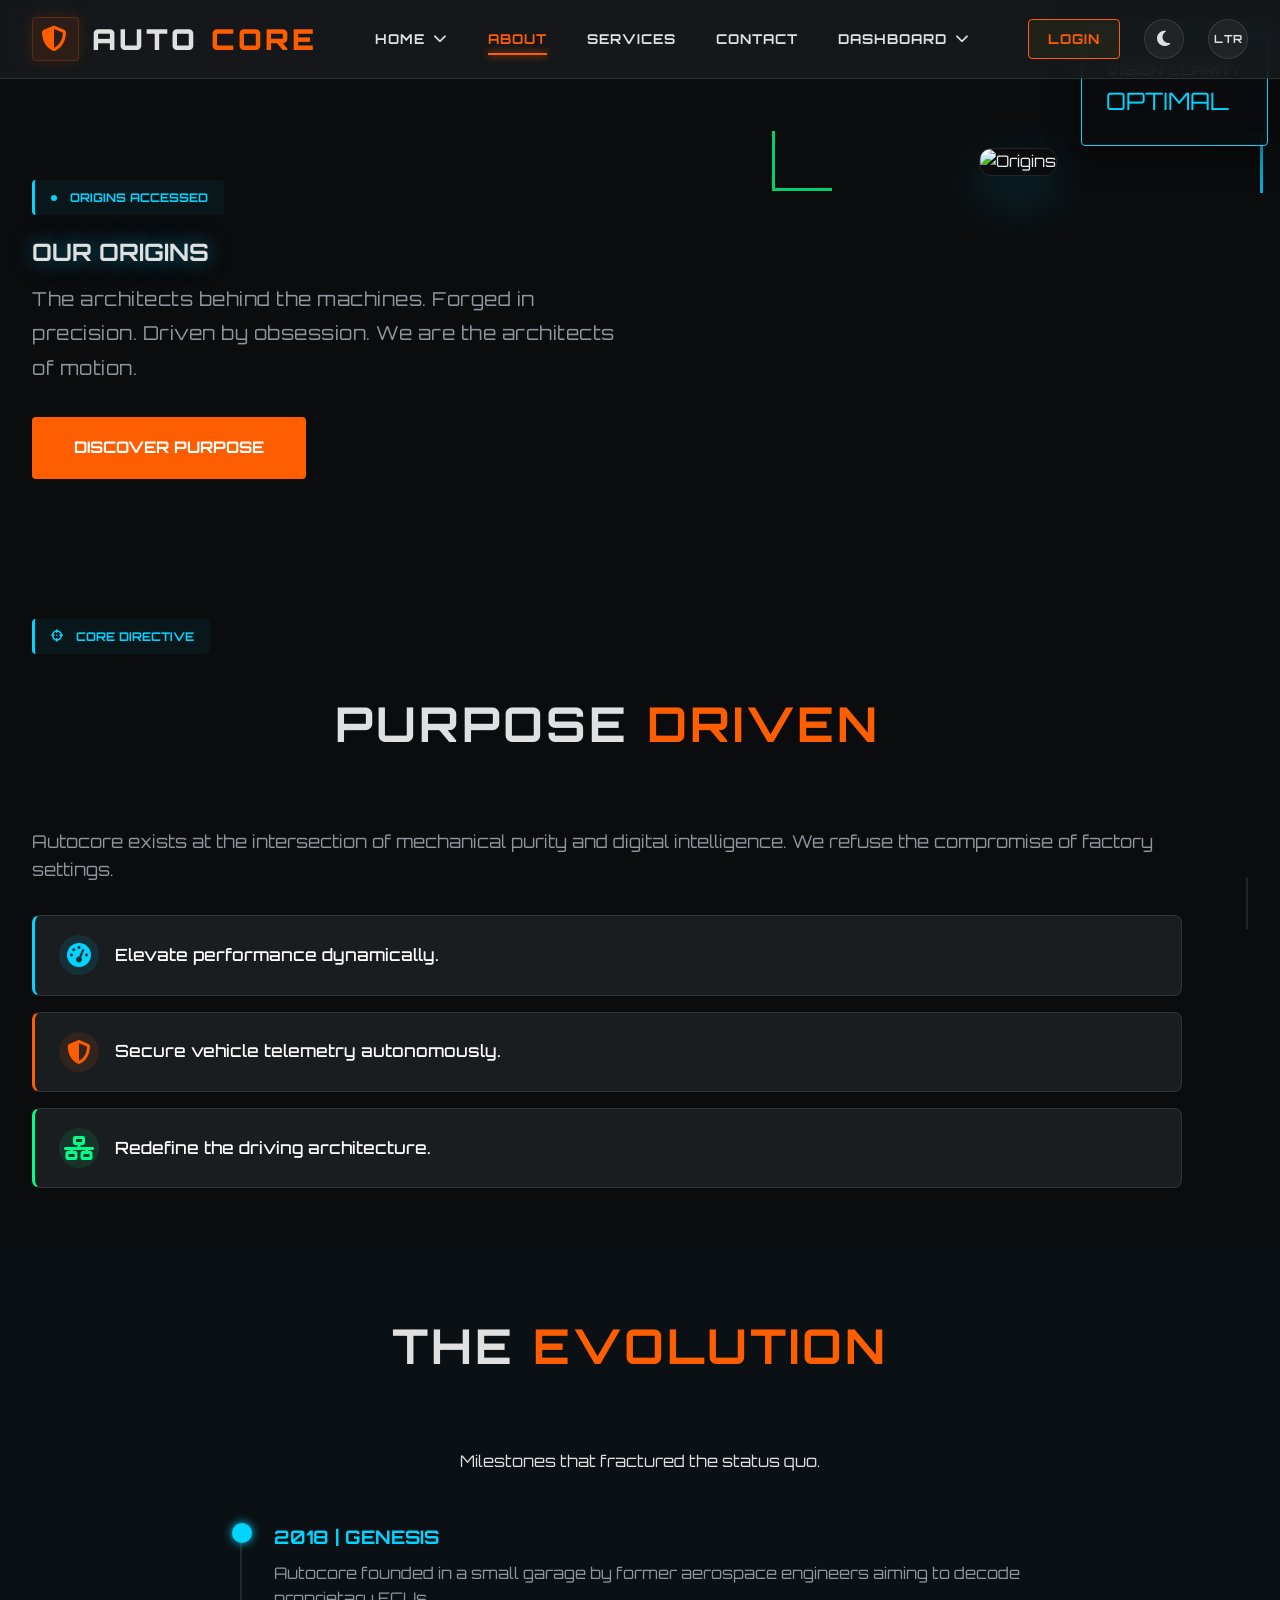
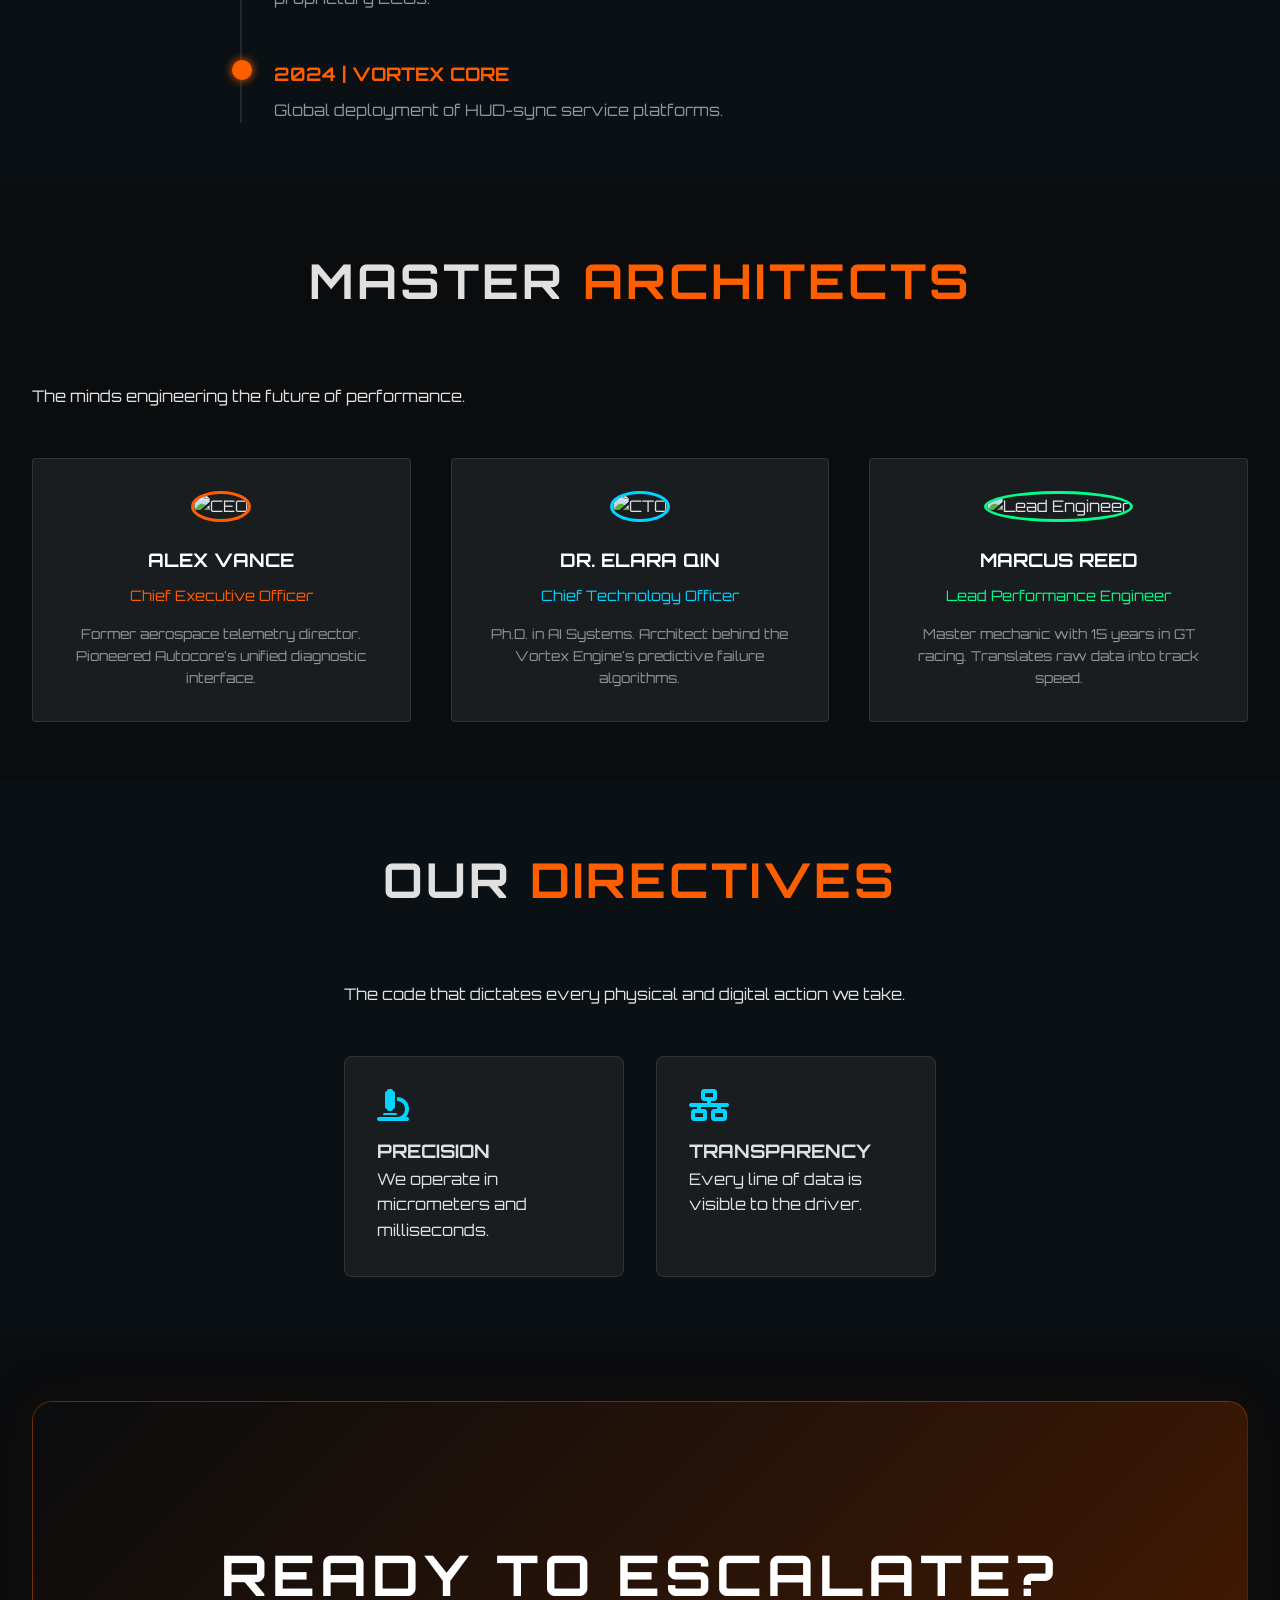
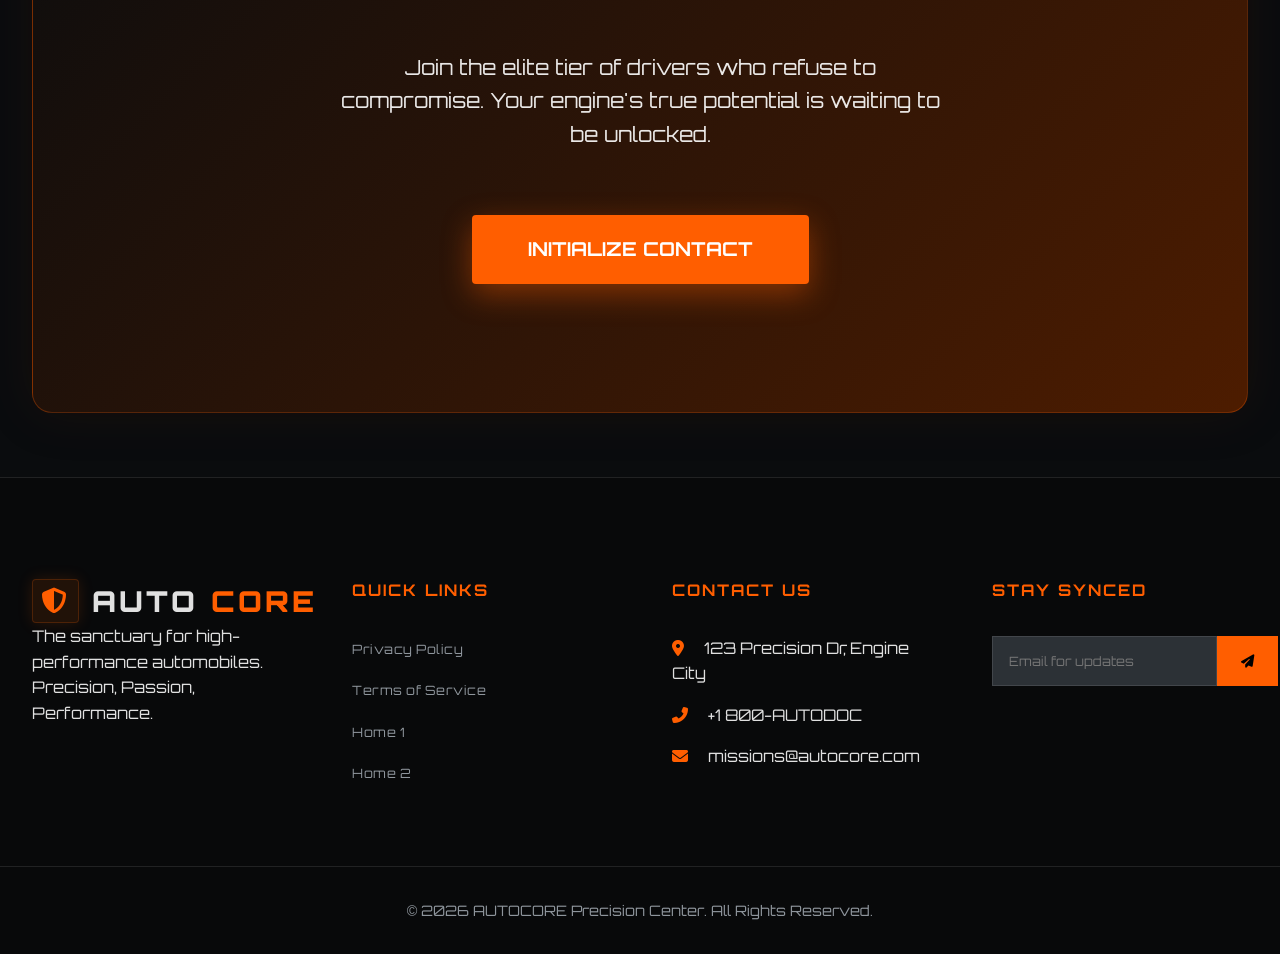
==== commit b46885b5: "jkl" ====
--- a/about.html
+++ b/about.html
@@ -45,11 +45,11 @@
 
             <div class="header-actions">
                 <a href="login.html" class="login-btn desktop-only">Login</a>
-                <button id="theme-toggle" title="Toggle Light/Dark Mode">
+                <button id="theme-toggle" class="globe-toggle" title="Toggle Light/Dark Mode">
                     <i class="fas fa-moon"></i>
                 </button>
                 <button id="rtl-toggle" title="Toggle LTR/RTL">
-                    <i class="fas fa-globe"></i>
+                    <span>LTR</span>
                 </button>
                 <div class="hamburger">
                     <span></span>
--- a/style.css
+++ b/style.css
@@ -80,9 +80,10 @@
 }
 
 #rtl-toggle,
+#theme-toggle,
 .globe-toggle {
-    background: none;
-    border: none;
+    background: rgba(255, 255, 255, 0.05);
+    border: 1px solid var(--glass-border);
     color: var(--text-main);
     cursor: pointer;
     transition: var(--transition);
@@ -92,18 +93,27 @@
     width: 40px;
     height: 40px;
     border-radius: 50%;
+    font-family: var(--font-heading);
+    font-size: 0.7rem;
+    font-weight: 700;
+    letter-spacing: 1px;
+    text-transform: uppercase;
 }
 
 #rtl-toggle:hover,
+#theme-toggle:hover,
 .globe-toggle:hover {
     color: var(--primary);
     background: rgba(255, 215, 0, 0.1);
-    transform: rotate(15deg);
+    border-color: var(--primary);
+    box-shadow: 0 0 15px rgba(255, 215, 0, 0.2);
+    transform: translateY(-2px);
 }
 
 #rtl-toggle i,
+#theme-toggle i,
 .globe-toggle i {
-    font-size: 1.2rem;
+    font-size: 1.1rem;
 }
 
 .hamburger {
@@ -180,6 +190,10 @@
 }
 
 @media (max-width: 992px) {
+    .container {
+        padding: 0 1.5rem;
+    }
+
     .desktop-only {
         display: none !important;
     }
@@ -237,10 +251,9 @@
 
 #rtl-toggle,
 #theme-toggle {
-    background: none;
-    border: none;
+    background: rgba(255, 255, 255, 0.05);
+    border: 1px solid var(--glass-border);
     color: var(--text-main);
-    font-size: 1.2rem;
     cursor: pointer;
     transition: var(--transition);
     display: flex;
@@ -2035,6 +2048,16 @@
 
 /* Responsive */
 @media (max-width: 992px) {
+    .logo a {
+        font-size: 1.4rem;
+        letter-spacing: 1px;
+        gap: 0.4rem;
+    }
+
+    .header-actions {
+        gap: 0.8rem;
+    }
+
     .hamburger {
         display: flex;
     }
@@ -2177,7 +2200,74 @@
     }
 }
 
+@media (max-width: 480px) {
+    .container {
+        padding: 0 1rem;
+    }
+
+    .logo a {
+        font-size: 1rem;
+        letter-spacing: 1px;
+    }
+
+    .logo a i {
+        font-size: 1rem;
+        padding: 0.2rem;
+    }
+
+    .header-actions {
+        gap: 0.4rem;
+    }
+
+    #rtl-toggle,
+    #theme-toggle,
+    .globe-toggle {
+        width: 34px;
+        height: 34px;
+        font-size: 0.55rem;
+    }
+}
+
+@media (max-width: 360px) {
+    .logo a {
+        font-size: 0.85rem;
+        letter-spacing: 0.5px;
+        gap: 0.2rem;
+    }
+
+    .logo a i {
+        font-size: 0.9rem;
+        padding: 0.15rem;
+    }
+
+    .header-actions {
+        gap: 0.2rem;
+    }
+
+    #rtl-toggle,
+    #theme-toggle,
+    .globe-toggle {
+        width: 30px;
+        height: 30px;
+        font-size: 0.5rem;
+    }
+}
+
 @media (max-width: 768px) {
+    .logo a {
+        font-size: 1.2rem;
+        gap: 0.3rem;
+    }
+
+    .logo a i {
+        font-size: 1.2rem;
+        padding: 0.3rem;
+    }
+
+    .header-actions {
+        gap: 0.5rem;
+    }
+
     .section-title {
         font-size: 1.8rem;
         letter-spacing: 1px;
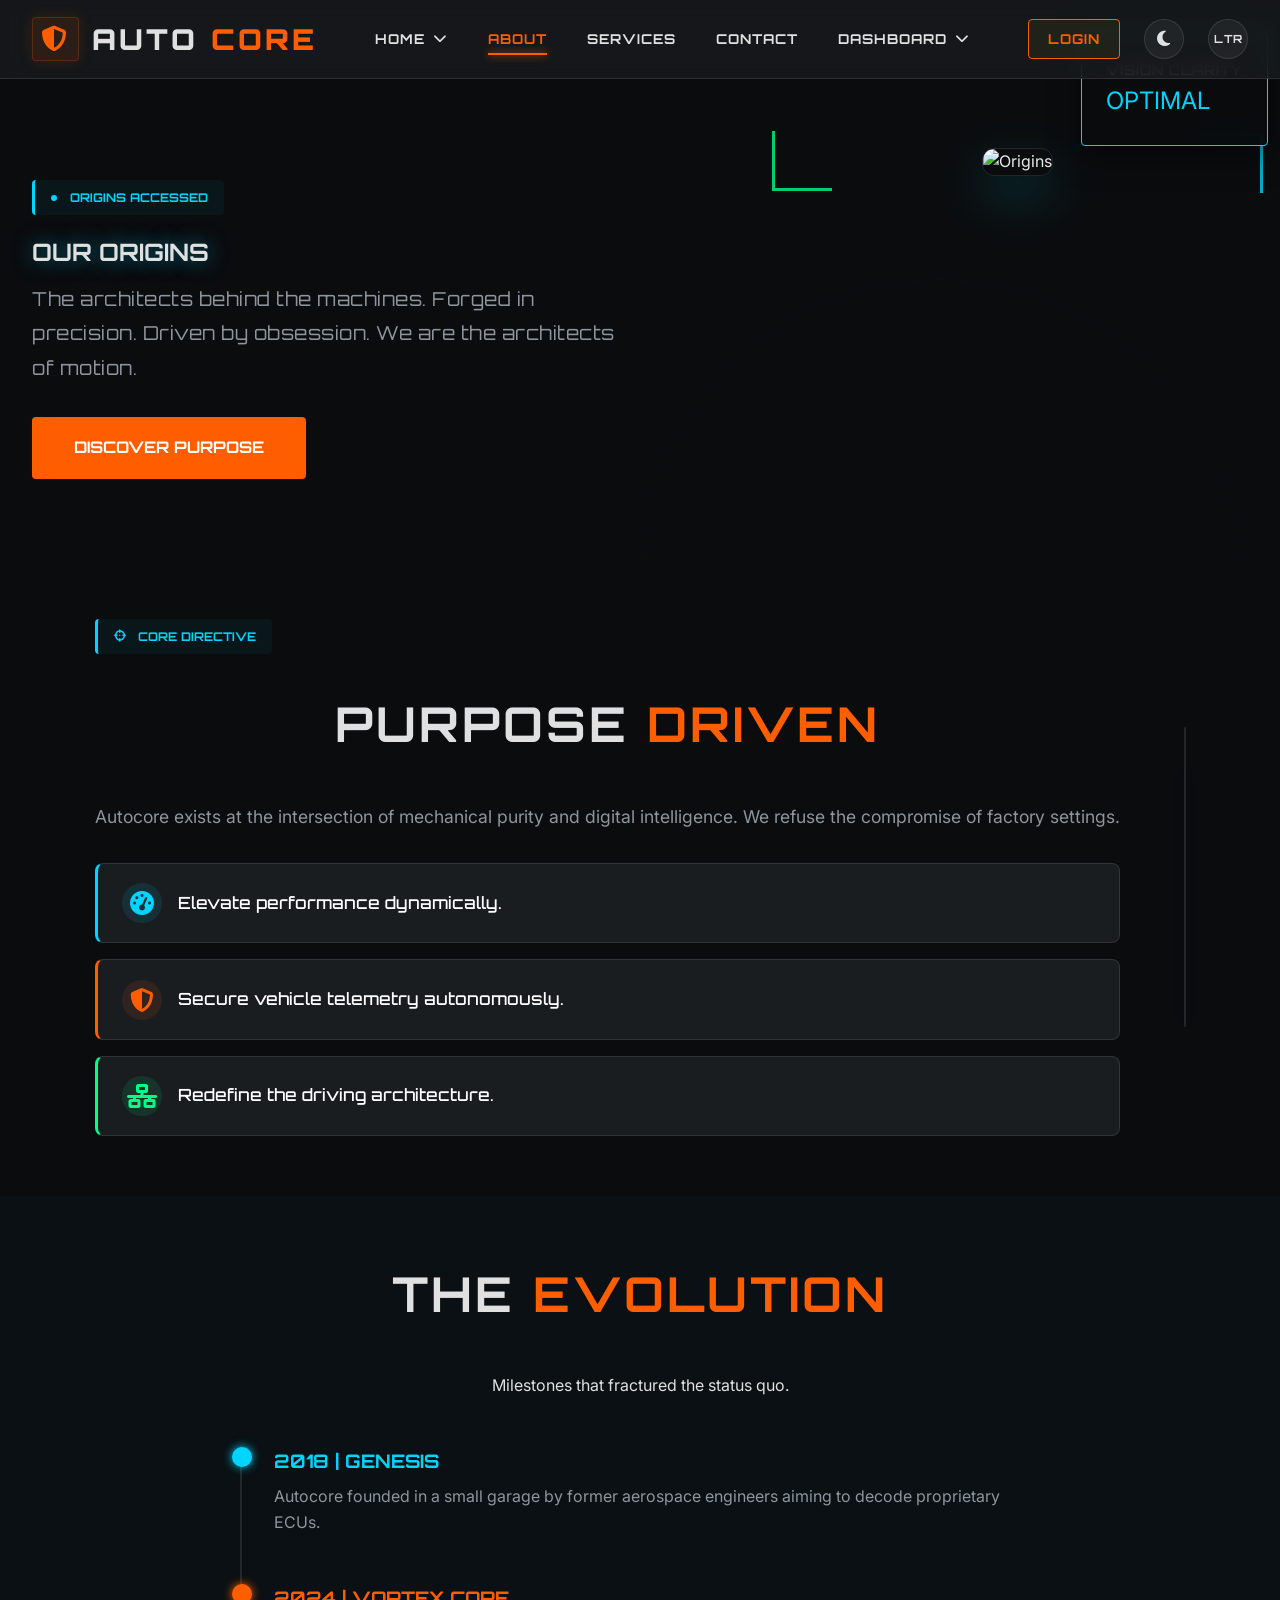
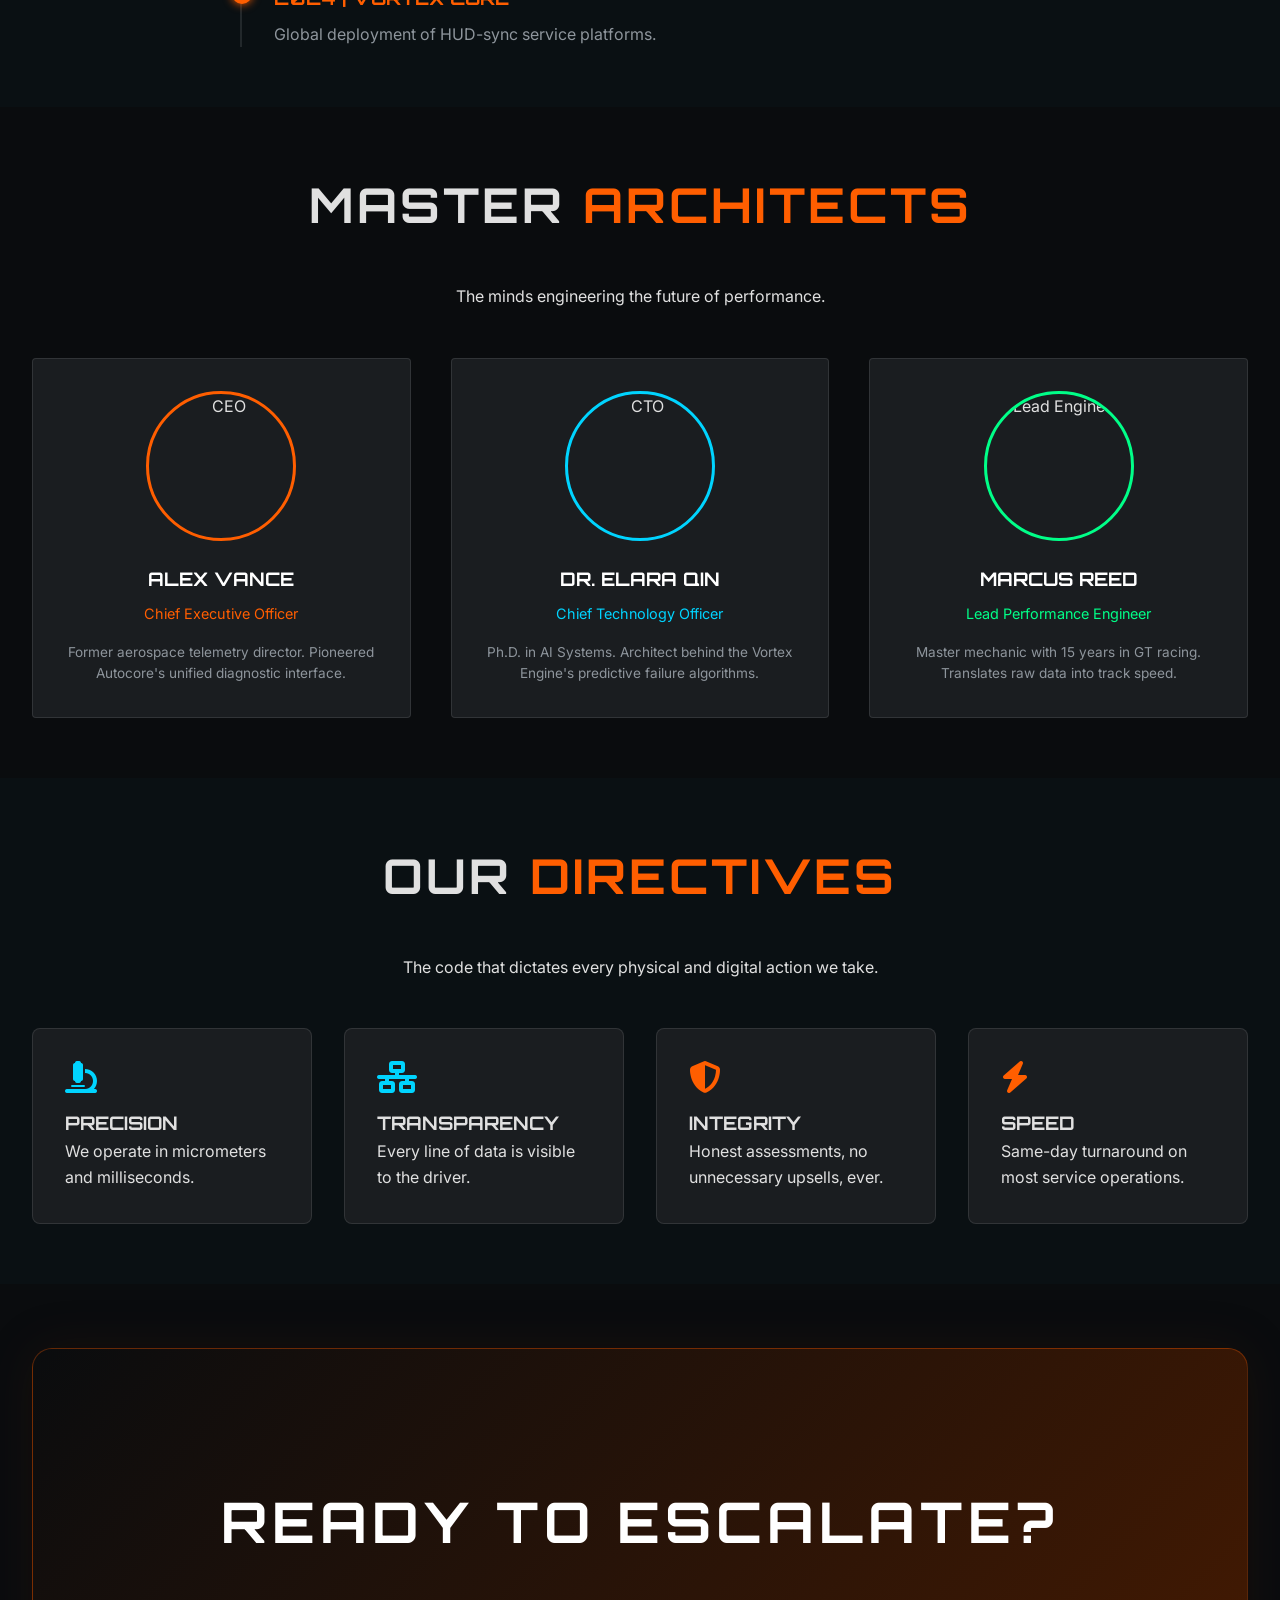
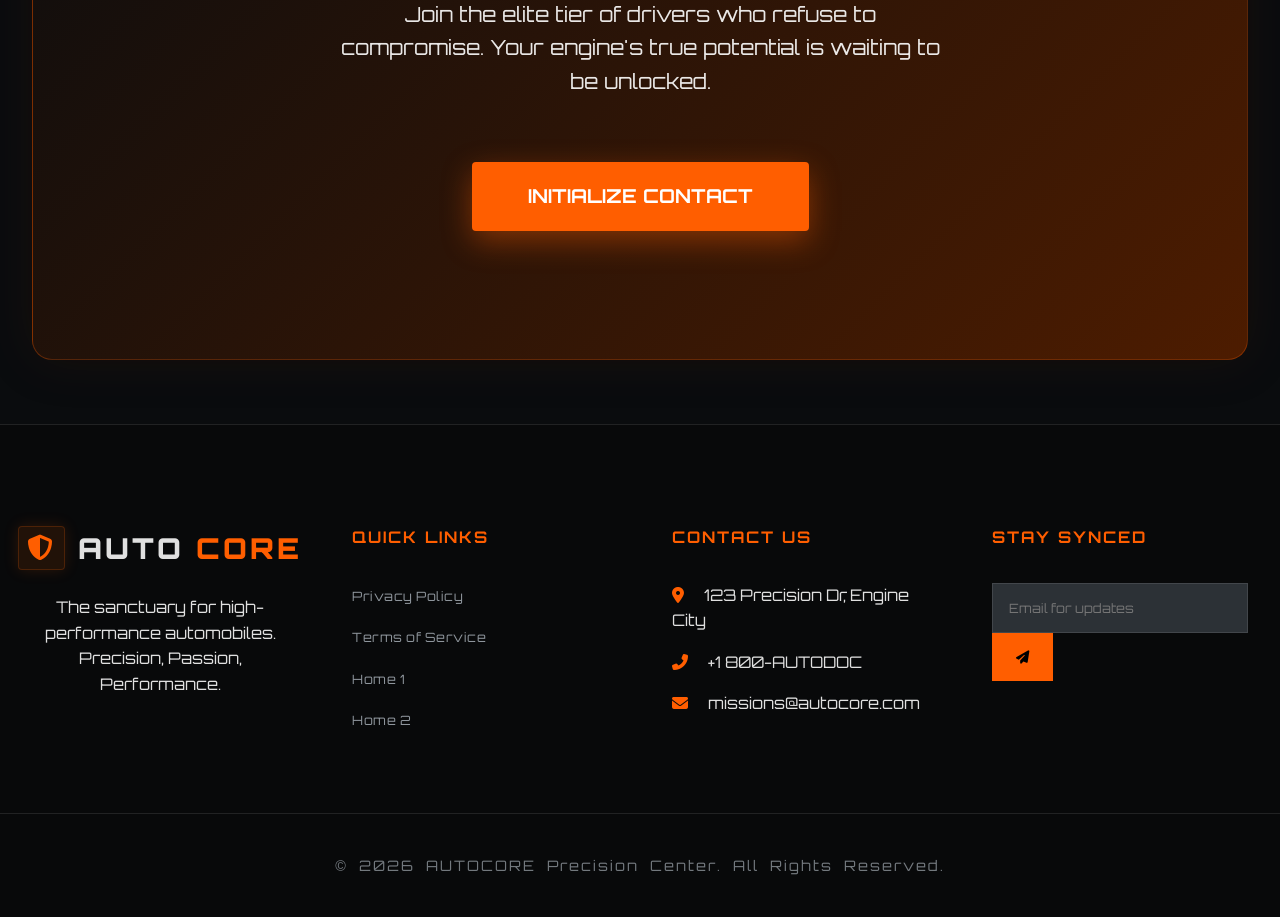
==== commit 9984e75a: "naaaa" ====
--- a/about.html
+++ b/about.html
@@ -42,6 +42,16 @@
                 </li>
                 <li class="mobile-only"><a href="login.html" class="nav-login">Login</a></li>
             </ul>
+
+            <!-- Mobile theme / RTL controls -->
+            <div class="mobile-nav-controls">
+                <button id="theme-toggle-nav" class="globe-toggle" title="Toggle Light/Dark Mode">
+                    <i class="fas fa-moon"></i>
+                </button>
+                <button id="rtl-toggle-nav" class="globe-toggle" title="Toggle LTR/RTL">
+                    <span>LTR</span>
+                </button>
+            </div>
 
             <div class="header-actions">
                 <a href="login.html" class="login-btn desktop-only">Login</a>
@@ -155,10 +165,12 @@
                             </div>
                         </div>
                     </div>
-                    <div class="testimonial-media reveal delay-1 desktop-only"
-                        style="flex: 1; border-radius: 8px; overflow: hidden; box-shadow: 0 20px 40px rgba(0, 212, 255, 0.1);">
+                    <div class="testimonial-media reveal delay-1"
+                        style="flex: 1; border-radius: 8px; overflow: hidden; box-shadow: 0 20px 40px rgba(0, 212, 255, 0.1); min-height: 300px;">
                         <img src="https://images.unsplash.com/photo-1503375895420-53a5c2ac7f98?auto=format&fit=crop&q=80&w=1200"
-                            alt="Precision Engineering" style="object-fit: cover;">
+                            alt="Precision Engineering"
+                            style="width:100%; height:100%; object-fit: cover; display:block;"
+                            onerror="this.style.display='none'; this.parentElement.style.background='linear-gradient(135deg,rgba(0,212,255,0.08),rgba(255,94,0,0.08))';">
                     </div>
                 </div>
             </div>
@@ -208,7 +220,7 @@
                         style="background: var(--bg-card); border: 1px solid var(--glass-border); padding: 2rem; text-align: center; transition: var(--transition);">
                         <img src="https://images.unsplash.com/photo-1560250097-0b93528c311a?auto=format&fit=crop&q=80&w=400"
                             alt="CEO"
-                            style="width: 150px; height: 150px; border-radius: 50%; object-fit: cover; margin-bottom: 1.5rem; border: 3px solid var(--primary);">
+                            style="width: 150px; height: 150px; border-radius: 50%; object-fit: cover; margin-bottom: 1.5rem; border: 3px solid var(--primary); display:block; margin-left:auto; margin-right:auto;">
                         <h3 style="color: #fff; font-family: var(--font-heading); margin-bottom: 0.5rem;">ALEX VANCE
                         </h3>
                         <p style="color: var(--primary); font-size: 0.9rem; margin-bottom: 1rem;">Chief Executive
@@ -221,7 +233,7 @@
                         style="background: var(--bg-card); border: 1px solid var(--glass-border); padding: 2rem; text-align: center; transition: var(--transition);">
                         <img src="https://images.unsplash.com/photo-1573496359142-b8d87734a5a2?auto=format&fit=crop&q=80&w=400"
                             alt="CTO"
-                            style="width: 150px; height: 150px; border-radius: 50%; object-fit: cover; margin-bottom: 1.5rem; border: 3px solid var(--accent);">
+                            style="width: 150px; height: 150px; border-radius: 50%; object-fit: cover; margin-bottom: 1.5rem; border: 3px solid var(--accent); display:block; margin-left:auto; margin-right:auto;">
                         <h3 style="color: #fff; font-family: var(--font-heading); margin-bottom: 0.5rem;">DR. ELARA QIN
                         </h3>
                         <p style="color: var(--accent); font-size: 0.9rem; margin-bottom: 1rem;">Chief Technology
@@ -234,7 +246,7 @@
                         style="background: var(--bg-card); border: 1px solid var(--glass-border); padding: 2rem; text-align: center; transition: var(--transition);">
                         <img src="https://images.unsplash.com/photo-1519085360753-af0119f7cbe7?auto=format&fit=crop&q=80&w=400"
                             alt="Lead Engineer"
-                            style="width: 150px; height: 150px; border-radius: 50%; object-fit: cover; margin-bottom: 1.5rem; border: 3px solid #00ff88;">
+                            style="width: 150px; height: 150px; border-radius: 50%; object-fit: cover; margin-bottom: 1.5rem; border: 3px solid #00ff88; display:block; margin-left:auto; margin-right:auto;">
                         <h3 style="color: #fff; font-family: var(--font-heading); margin-bottom: 0.5rem;">MARCUS REED
                         </h3>
                         <p style="color: #00ff88; font-size: 0.9rem; margin-bottom: 1rem;">Lead Performance Engineer</p>
@@ -263,6 +275,16 @@
                         <i class="fas fa-network-wired fa-2x mb-3" style="color: var(--accent); margin-bottom: 1rem;"></i>
                         <h3>TRANSPARENCY</h3>
                         <p>Every line of data is visible to the driver.</p>
+                    </div>
+                    <div class="iso-card reveal delay-2" style="background: var(--bg-card); padding: 2rem; border: 1px solid var(--glass-border); border-radius: 8px;">
+                        <i class="fas fa-shield-alt fa-2x" style="color: var(--primary); margin-bottom: 1rem;"></i>
+                        <h3>INTEGRITY</h3>
+                        <p>Honest assessments, no unnecessary upsells, ever.</p>
+                    </div>
+                    <div class="iso-card reveal delay-3" style="background: var(--bg-card); padding: 2rem; border: 1px solid var(--glass-border); border-radius: 8px;">
+                        <i class="fas fa-bolt fa-2x" style="color: var(--primary); margin-bottom: 1rem;"></i>
+                        <h3>SPEED</h3>
+                        <p>Same-day turnaround on most service operations.</p>
                     </div>
                 </div>
             </div>
--- a/style.css
+++ b/style.css
@@ -142,6 +142,42 @@
     display: flex;
     list-style: none;
     gap: 2.5rem;
+}
+
+@media (max-width: 1200px) {
+    .nav-links {
+        gap: 1.5rem;
+    }
+}
+
+@media (max-width: 1024px) {
+    .logo a {
+        font-size: 1.4rem;
+        letter-spacing: 1px;
+    }
+
+    .logo a i {
+        font-size: 1.2rem;
+        padding: 0.4rem;
+    }
+
+    .nav-links {
+        gap: 0.8rem;
+    }
+
+    .nav-links a {
+        font-size: 0.7rem;
+        letter-spacing: 0.5px;
+        gap: 0.3rem;
+    }
+
+    .header-actions {
+        gap: 1rem;
+    }
+
+    .container {
+        padding: 0 1rem;
+    }
 }
 
 .nav-links a {
@@ -406,18 +442,27 @@
 /* Section Titles */
 .section-title {
     font-size: 3rem;
-    margin-bottom: 4rem;
+    margin-bottom: 2.5rem;
     text-align: center;
     letter-spacing: 3px;
     padding: 0 2rem;
-    /* Increased padding for wide fonts */
     overflow-wrap: break-word;
     word-break: keep-all;
-    /* Avoid breaking individual words if possible */
 }
 
 .section-title span {
     color: var(--primary);
+}
+
+/* Section subtitle paragraphs — always centred under title */
+.section-header p,
+.v-section > .container > p,
+.section-header + p {
+    text-align: center;
+    max-width: 700px;
+    margin-left: auto;
+    margin-right: auto;
+    margin-bottom: 3rem;
 }
 
 
@@ -580,6 +625,14 @@
         grid-template-columns: 1fr !important;
     }
 
+    .stage-grid {
+        grid-template-columns: 1fr !important;
+    }
+
+    .form-row {
+        grid-template-columns: 1fr !important;
+    }
+
     .process-grid {
         grid-template-columns: 1fr !important;
     }
@@ -884,6 +937,19 @@
     align-items: start;
 }
 
+.stage-grid {
+    display: grid;
+    grid-template-columns: repeat(3, 1fr);
+    gap: 1rem;
+    margin-top: 2rem;
+}
+
+.form-row {
+    display: grid;
+    grid-template-columns: 1fr 1fr;
+    gap: 1rem;
+}
+
 .package-card {
     background: var(--bg-card);
     padding: 3rem 2rem;
@@ -920,7 +986,29 @@
     font-size: 3rem;
     font-weight: 800;
     margin: 1.5rem 0;
-    color: #fff;
+    color: var(--text-main);
+}
+
+/* Fix price & features visibility in light mode */
+body.light-mode .price {
+    color: #0f172a !important;
+}
+
+body.light-mode .features li {
+    color: #475569 !important;
+}
+
+body.light-mode .package-card {
+    background: #ffffff !important;
+    border-color: rgba(0,0,0,0.12) !important;
+}
+
+body.light-mode .package-card.popular {
+    border-color: var(--primary) !important;
+}
+
+body.light-mode .card-tag {
+    color: #fff !important;
 }
 
 .features {
@@ -1645,6 +1733,34 @@
     color: #fff;
 }
 
+/* Fix booking form in light mode */
+body.light-mode .booking-form {
+    background: #ffffff !important;
+    border-color: rgba(0,0,0,0.1) !important;
+}
+
+body.light-mode .booking-form .form-group input,
+body.light-mode .booking-form .form-group select {
+    background: #f8fafc !important;
+    border-color: #cbd5e1 !important;
+    color: #0f172a !important;
+}
+
+body.light-mode .booking-form .form-group input::placeholder {
+    color: #94a3b8 !important;
+}
+
+body.light-mode .booking-info h2,
+body.light-mode .booking-info p,
+body.light-mode .availability-meter > span,
+body.light-mode .small-val {
+    color: #0f172a !important;
+}
+
+body.light-mode .meter-bg {
+    background: #e2e8f0 !important;
+}
+
 /* Date picker specific */
 .booking-form input[type="date"]::-webkit-calendar-picker-indicator {
     filter: invert(1) brightness(0.8);
@@ -1722,6 +1838,8 @@
 
 .newsletter-form {
     display: flex;
+    flex-wrap: wrap;
+    gap: 0;
 }
 
 .newsletter-form input {
@@ -1747,10 +1865,53 @@
 
 .footer-bottom {
     border-top: 1px solid var(--glass-border);
-    padding: 2rem 0;
+    padding: 2.5rem 0;
     text-align: center;
     color: var(--text-muted);
     font-size: 0.9rem;
+    display: flex;
+    justify-content: center;
+    align-items: center;
+}
+
+.footer-bottom p {
+    letter-spacing: 2px;
+    word-spacing: 5px;
+    opacity: 0.8;
+    margin: 0;
+}
+
+#mega-footer .footer-col:first-child {
+    display: flex;
+    flex-direction: column;
+    align-items: center;
+    text-align: center;
+}
+
+#mega-footer .footer-col:first-child .logo {
+    margin-bottom: 1.5rem;
+}
+
+/* Fix footer phone icon — do NOT mirror it in RTL */
+[dir="rtl"] .contact-list .fa-phone-alt,
+[dir="rtl"] .contact-list .fa-phone {
+    display: inline-block;
+    transform: scaleX(-1);
+}
+
+/* Fix newsletter form alignment at 1024px */
+@media (max-width: 1024px) {
+    .newsletter-form {
+        flex-direction: column;
+    }
+    .newsletter-form input {
+        border-radius: 4px 4px 0 0;
+        min-width: 100%;
+    }
+    .newsletter-form button {
+        border-radius: 0 0 4px 4px;
+        width: 100%;
+    }
 }
 
 /* Responsive Overrides */
@@ -2243,13 +2404,50 @@
     .header-actions {
         gap: 0.2rem;
     }
-
-    #rtl-toggle,
-    #theme-toggle,
-    .globe-toggle {
-        width: 30px;
-        height: 30px;
-        font-size: 0.5rem;
+}
+
+/* Mobile nav controls — row that slides in at bottom of hamburger drawer */
+.mobile-nav-controls {
+    display: none;
+    align-items: center;
+    gap: 1rem;
+    background: var(--bg-card);
+    border-top: 1px solid var(--glass-border);
+}
+
+@media (max-width: 992px) {
+    .mobile-nav-controls {
+        display: flex;
+        position: fixed;
+        bottom: 0;
+        right: -300px;
+        width: 300px;
+        padding: 1.2rem 3rem;
+        border-left: 1px solid var(--glass-border);
+        box-shadow: -10px 0 30px rgba(0,0,0,0.5);
+        z-index: 1002;
+        transition: 0.4s cubic-bezier(0.4, 0, 0.2, 1);
+    }
+
+    .mobile-nav-controls.active {
+        right: 0;
+    }
+
+    [dir="rtl"] .mobile-nav-controls {
+        right: auto;
+        left: -300px;
+        border-left: none;
+        border-right: 1px solid var(--glass-border);
+    }
+
+    [dir="rtl"] .mobile-nav-controls.active {
+        left: 0;
+    }
+
+    /* Hide theme/RTL from header bar on mobile — they live in the drawer */
+    .header-actions > #theme-toggle,
+    .header-actions > #rtl-toggle {
+        display: none !important;
     }
 }
 
@@ -2420,22 +2618,13 @@
     background-color: var(--bg-dark);
 }
 
-/* Apply technical font globally to Home 2 */
-.home-2,
-.home-2 p,
-.home-2 a,
-.home-2 span:not([class*="fa-"]),
-.home-2 div,
-.home-2 li,
+/* Apply Orbitron font ONLY to headings in Home 2 — not body text/inputs */
 .home-2 h1,
 .home-2 h2,
 .home-2 h3,
 .home-2 h4,
 .home-2 h5,
-.home-2 h6,
-.home-2 input,
-.home-2 button,
-.home-2 textarea {
+.home-2 h6 {
     font-family: var(--font-heading) !important;
 }
 
@@ -3374,6 +3563,8 @@
 .auth-brand .logo {
     font-size: 2.2rem;
     margin-bottom: 0.5rem;
+    display: flex;
+    justify-content: center;
 }
 
 .auth-brand p {
@@ -3586,7 +3777,19 @@
 
 @media (max-width: 600px) {
     .auth-card {
-        padding: 2rem;
+        padding: 2.5rem 2rem;
+    }
+
+    .auth-header-tools {
+        position: relative;
+        top: -1rem;
+        right: 0;
+        justify-content: flex-end;
+        margin-bottom: 1rem;
+    }
+
+    [dir="rtl"] .auth-header-tools {
+        justify-content: flex-start;
     }
 
     .social-auth {
